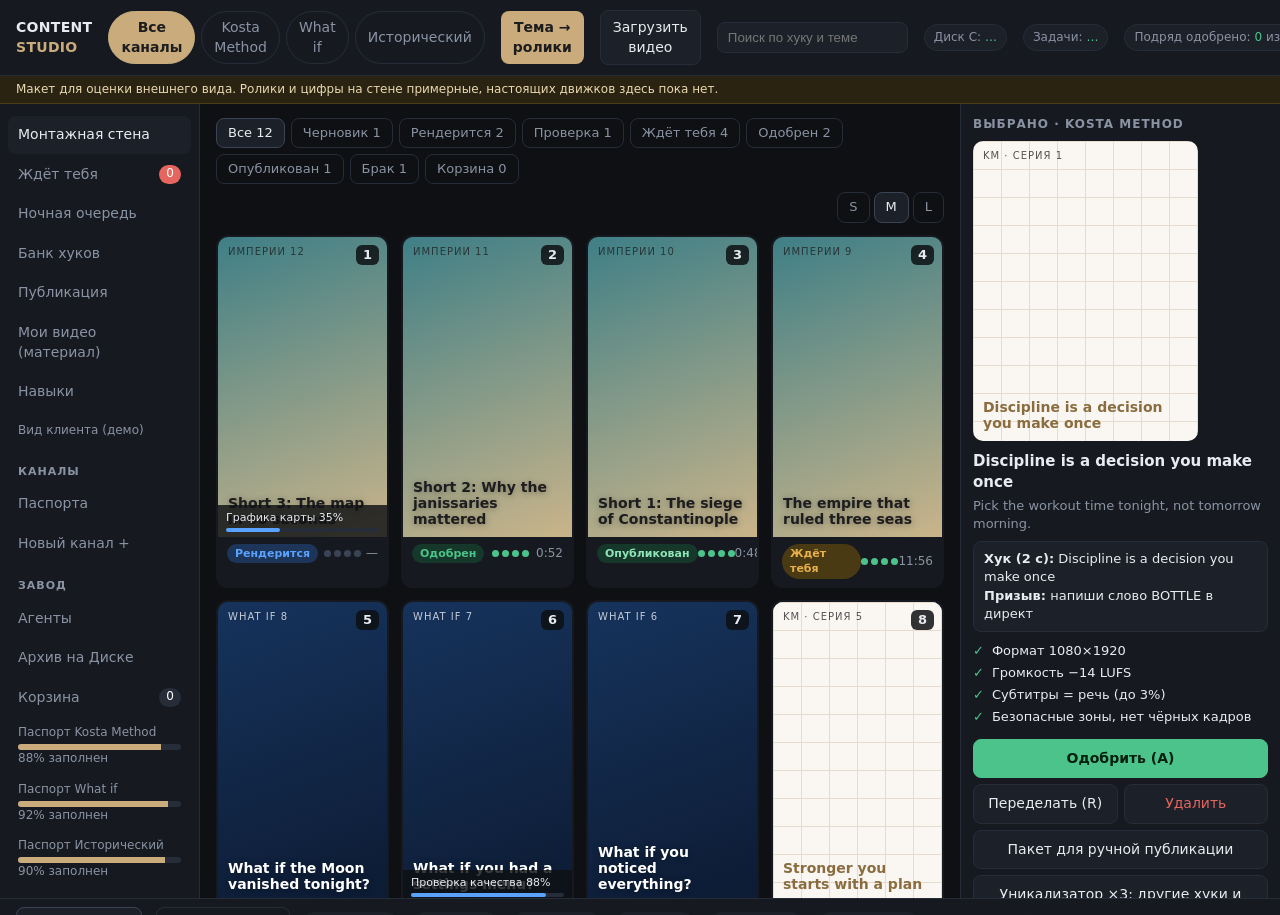
==== app/index.html @ ffc62cdc "Завод: настоящие кнопки (одобрить, переделать, удалить, корзина), публикация со счётчиком доверия, м" ====
<!doctype html>
<html lang="ru">
<head>
<meta charset="utf-8">
<meta name="viewport" content="width=device-width, initial-scale=1">
<title>Content Studio</title>
<style>
:root{
  --bg:#0e1013; --panel:#161a20; --panel2:#1c2129; --line:#262d38; --text:#e8ebf0; --muted:#8a93a3;
  --gold:#c9ab7c; --ok:#4cc38a; --warn:#e8b04a; --bad:#e5655f; --blue:#5aa2ff; --violet:#a58bff;
}
*{box-sizing:border-box} html,body{margin:0;height:100%}
body{background:var(--bg);color:var(--text);font:14px/1.4 "Segoe UI",system-ui,sans-serif;display:grid;
  grid-template-rows:auto auto 1fr auto;grid-template-columns:200px 1fr 320px;
  grid-template-areas:"top top top" "demo demo demo" "nav wall side" "bar bar bar";overflow:hidden}
button{font:inherit;color:inherit;cursor:pointer}
.top{grid-area:top;display:flex;align-items:center;gap:16px;padding:10px 16px;border-bottom:1px solid var(--line);background:var(--panel)}
.logo{font-weight:700;letter-spacing:.3px} .logo b{color:var(--gold)}
.tabs{display:flex;gap:6px}
.tab{padding:6px 12px;border:1px solid var(--line);border-radius:999px;background:transparent;color:var(--muted)}
.tab.on{background:var(--gold);color:#1d1d1f;border-color:var(--gold);font-weight:600}
.search{margin-left:auto;background:var(--panel2);border:1px solid var(--line);border-radius:8px;padding:7px 10px;color:var(--text);width:220px}
.chip{font-size:12px;padding:4px 9px;border-radius:999px;background:var(--panel2);border:1px solid var(--line);color:var(--muted);white-space:nowrap}
.chip i{font-style:normal;color:var(--ok)}
.demo{grid-area:demo;background:#2a2312;color:#e9d9b0;font-size:12px;padding:5px 16px;border-bottom:1px solid #4a3d1c}
nav{grid-area:nav;border-right:1px solid var(--line);padding:12px 8px;background:var(--panel);display:flex;flex-direction:column;gap:2px}
nav a{display:flex;justify-content:space-between;padding:9px 10px;border-radius:8px;color:var(--muted);text-decoration:none;cursor:pointer}
nav a.on{background:var(--panel2);color:var(--text)} nav a em{font-style:normal;background:var(--bad);color:#fff;border-radius:999px;padding:0 7px;font-size:12px}
nav h6{margin:14px 10px 4px;font-size:11px;text-transform:uppercase;letter-spacing:1px;color:var(--muted)}
.pp{margin:6px 10px;font-size:12px;color:var(--muted)} .bar2{height:6px;background:var(--line);border-radius:3px;margin-top:3px;overflow:hidden}.bar2 span{display:block;height:100%;background:var(--gold)}
.wall{grid-area:wall;overflow:auto;padding:14px 16px}
.tools{display:flex;gap:8px;align-items:center;margin-bottom:12px;flex-wrap:wrap}
.f{padding:5px 11px;border-radius:8px;border:1px solid var(--line);background:transparent;color:var(--muted);font-size:13px}
.f.on{background:var(--panel2);color:var(--text);border-color:#3a4454}
.sz{margin-left:auto;display:flex;gap:4px}
.grid{display:grid;gap:12px;grid-template-columns:repeat(auto-fill,minmax(var(--w,150px),1fr))}
.card{position:relative;border:2px solid transparent;border-radius:12px;background:var(--panel);overflow:hidden;cursor:pointer}
.card:hover{border-color:#3a4454}.card.sel{border-color:var(--gold)}
.poster{aspect-ratio:9/16;display:flex;flex-direction:column;justify-content:flex-end;padding:10px;position:relative}
.poster .t{font-weight:700;font-size:14px;line-height:1.15;text-shadow:0 1px 6px rgba(0,0,0,.35)}
.poster .brand{position:absolute;top:8px;left:10px;right:10px;font-size:10px;letter-spacing:1px;text-transform:uppercase;opacity:.75}
.km{background:linear-gradient(#faf7f2,#efe6d6);color:#1d1d1f;background-image:linear-gradient(#e7dccb 1px,transparent 1px),linear-gradient(90deg,#e7dccb 1px,transparent 1px);background-size:100% 28px,28px 100%;background-color:#faf7f2}
.km .t{color:#8a6c3f;text-shadow:none}
.wi{background:linear-gradient(160deg,#16335c,#0d1b33);color:#fff}
.hi{background:linear-gradient(160deg,#3f7f86,#c9b48a);color:#1d1d1f}
.num{position:absolute;top:8px;right:8px;background:rgba(14,16,19,.85);color:var(--text);border-radius:6px;padding:1px 7px;font-weight:700;font-size:13px;z-index:2}
.meta{display:flex;justify-content:space-between;align-items:center;padding:7px 9px;font-size:12px;color:var(--muted)}
.pill{padding:2px 8px;border-radius:999px;font-size:11px;font-weight:600}
.s-draft{background:#2b313c;color:var(--muted)}.s-render{background:#1d3558;color:var(--blue)}.s-check{background:#2f2a4d;color:var(--violet)}
.s-wait{background:#4a3a14;color:var(--warn)}.s-ok{background:#16382a;color:var(--ok)}.s-pub{background:#16382a;color:#8fe3b8}.s-bad{background:#4a1d1b;color:var(--bad)}
.dots{display:flex;gap:3px}.dot{width:7px;height:7px;border-radius:50%;background:var(--ok)}.dot.x{background:var(--bad)}.dot.n{background:#3a4454}
aside{grid-area:side;border-left:1px solid var(--line);background:var(--panel);overflow:auto;padding:12px}
aside h4{margin:0 0 8px;font-size:12px;text-transform:uppercase;letter-spacing:1px;color:var(--muted)}
.det .poster{border-radius:10px;max-height:300px;aspect-ratio:9/12}
.det h3{margin:10px 0 2px;font-size:15px}.det p{margin:4px 0;color:var(--muted);font-size:13px}
.script{background:var(--panel2);border:1px solid var(--line);border-radius:8px;padding:8px 10px;font-size:13px;margin:8px 0}
.chk{list-style:none;padding:0;margin:8px 0;font-size:13px}.chk li{display:flex;gap:8px;padding:2px 0}.chk .o{color:var(--ok)}.chk .b{color:var(--bad)}.chk .p{color:var(--muted)}
.btns{display:grid;grid-template-columns:1fr 1fr;gap:6px;margin-top:10px}
.btn{padding:9px;border-radius:8px;border:1px solid var(--line);background:var(--panel2)}
.btn.main{background:var(--ok);color:#06210f;border-color:var(--ok);font-weight:700;grid-column:1/3}
.btn.off{opacity:.45;cursor:not-allowed}
.ag{display:flex;gap:10px;align-items:center;padding:8px;border:1px solid var(--line);border-radius:10px;margin-bottom:6px;background:var(--panel2)}
.av{width:30px;height:30px;border-radius:50%;display:grid;place-items:center;font-weight:700;color:#1d1d1f}
.ag small{color:var(--muted);display:block;font-size:12px}
.bar{grid-area:bar;border-top:1px solid var(--line);background:var(--panel);padding:8px 16px;display:flex;flex-direction:column;gap:6px;overflow:auto;max-height:245px}
.edh{display:flex;gap:14px;align-items:center;flex-wrap:wrap}
.steps{display:flex;gap:4px;align-items:center;font-size:12px;color:var(--muted);flex-wrap:wrap}
.steps b{padding:2px 8px;border-radius:999px;background:var(--panel2);font-weight:500}.steps b.d{color:var(--ok)}.steps b.c{background:#1d3558;color:var(--blue)}
.tr{display:grid;grid-template-columns:96px 1fr;gap:8px;align-items:center;margin:2px 0;position:relative}
.tr>span{font-size:11px;color:var(--muted);text-align:right}
.lane{display:flex;gap:2px;height:20px}
.seg{border-radius:4px;font-size:10px;display:grid;place-items:center;color:#10131a;font-weight:600;overflow:hidden;white-space:nowrap;padding:0 3px}
.wave{display:flex;align-items:center;gap:1px;height:20px;background:var(--panel2);border-radius:4px;padding:0 3px;overflow:hidden}.wave i{flex:1;background:var(--gold);min-width:1px;border-radius:1px;opacity:.85}
.ruler{display:flex;font-size:10px;color:var(--muted)}.ruler span{flex:1;border-left:1px solid var(--line);padding-left:3px}
.play{position:absolute;top:-2px;bottom:-2px;width:2px;background:var(--bad);z-index:3;pointer-events:none}
.prog{position:absolute;left:0;right:0;bottom:0;background:rgba(14,16,19,.82);padding:5px 8px;font-size:11px;color:var(--text)}.prog div{height:4px;background:var(--line);border-radius:2px;margin-top:3px}.prog div span{display:block;height:100%;background:var(--blue);border-radius:2px}
details{border:1px solid var(--line);border-radius:12px;background:var(--panel);margin:8px 0;padding:0 12px}
details>summary{cursor:pointer;padding:12px 0;font-weight:600;list-style:none}details>summary::before{content:"▸ ";color:var(--gold)}details[open]>summary::before{content:"▾ "}
details>div{padding-bottom:12px}
.stylepill{position:absolute;left:8px;bottom:8px;z-index:2;background:rgba(14,16,19,.82);color:var(--gold);border:1px solid var(--gold);border-radius:999px;padding:2px 9px;font-size:11px;font-weight:600}
.poster{position:relative}
.playbtn{position:absolute;left:50%;top:50%;transform:translate(-50%,-50%);width:48px;height:48px;border-radius:50%;border:0;background:rgba(14,16,19,.7);color:#fff;font-size:18px;z-index:2}
.card:hover .playbtn{background:var(--gold);color:#1d1d1f}
.modal{position:fixed;inset:0;background:rgba(0,0,0,.6);display:none;place-items:center;z-index:9}.modal.on{display:grid}
.mbox{background:var(--panel);border:1px solid var(--line);border-radius:14px;padding:18px;width:420px;max-width:92vw}.mbox h3{margin:0 0 10px}
.mbox label{display:block;font-size:12px;color:var(--muted);margin:10px 0 3px}.mbox input,.mbox select{width:100%;background:var(--panel2);border:1px solid var(--line);border-radius:8px;padding:8px;color:var(--text)}
.go{background:var(--gold);color:#1d1d1f;border:0;font-weight:700}
.tl{display:flex;gap:4px;flex:1;min-width:360px}#edbody{position:relative}
.hint{font-size:12px;color:var(--muted);white-space:nowrap}
kbd{background:var(--panel2);border:1px solid var(--line);border-radius:4px;padding:0 5px;font-size:11px}
@media (max-width:900px){body{grid-template-columns:1fr;grid-template-areas:"top" "demo" "wall" "bar";}nav,aside{display:none}.search{display:none}.tabs{overflow:auto}}
</style>
</head>
<body>
<header class="top">
  <div class="logo">CONTENT <b>STUDIO</b></div>
  <div class="tabs" id="tabs"></div>
  <button class="btn go" id="newtopic" style="padding:7px 12px">Тема → ролики</button>
  <button class="btn" id="upl" style="padding:7px 12px">Загрузить видео</button>
  <input class="search" placeholder="Поиск по хуку и теме">
  <span class="chip" id="diskchip">Диск C: <i>…</i></span>
  <span class="chip" id="jobchip">Задачи: <i>…</i></span>
  <span class="chip" id="streakchip">Подряд одобрено: <i>0</i> из 20</span>
</header>
<div class="demo">Макет для оценки внешнего вида. Ролики и цифры на стене примерные, настоящих движков здесь пока нет.</div>

<nav>
  <a class="on" id="navwall">Монтажная стена</a>
  <a id="navwait">Ждёт тебя <em id="waitn">0</em></a>
  <a id="navnight">Ночная очередь</a>
  <a id="navhooks">Банк хуков</a>
  <a id="navpub">Публикация</a>
  <a id="navlib">Мои видео (материал)</a>
  <a id="navsk">Навыки</a>
  <a id="navcl" style="font-size:12px">Вид клиента (демо)</a>
  <h6>Каналы</h6>
  <a id="navpp">Паспорта</a>
  <a id="newch">Новый канал +</a>
  <h6>Завод</h6>
  <a id="navag">Агенты</a>
  <a id="navarc">Архив на Диске</a>
  <a id="navtrash">Корзина <em id="trashn" style="background:var(--line)">0</em></a>
  <div class="pp">Паспорт Kosta Method<div class="bar2"><span style="width:88%"></span></div>88% заполнен</div>
  <div class="pp">Паспорт What if<div class="bar2"><span style="width:92%"></span></div>92% заполнен</div>
  <div class="pp">Паспорт Исторический<div class="bar2"><span style="width:90%"></span></div>90% заполнен</div>
</nav>

<main class="wall">
  <div class="tools">
    <div id="filters" style="display:flex;gap:6px;flex-wrap:wrap"></div>
    <div class="sz"><button class="f" data-w="110">S</button><button class="f on" data-w="150">M</button><button class="f" data-w="210">L</button></div>
  </div>
  <div class="grid" id="grid"></div>
</main>

<aside>
  <div class="det" id="det"></div>
  <h4 style="margin-top:18px">Агенты</h4>
  <div class="ag"><div class="av" style="background:var(--gold)">П</div><div>Продюсер<small>распределяет задачи, ждёт тебя</small></div></div>
  <div class="ag"><div class="av" style="background:#8fd0a8">С</div><div>Сценарист<small>пишет 10 сценариев ночью</small></div></div>
  <div class="ag"><div class="av" style="background:#a58bff">К</div><div>Критик<small>ГОТОВ / НЕ ГОТОВ с причиной</small></div></div>
  <div class="ag"><div class="av" style="background:#5aa2ff">У</div><div>Упаковщик<small>подписи, хэштеги, обложки</small></div></div>
</aside>

<footer class="bar">
  <div class="edh">
    <button class="f on" data-m="ed">Сборка ролика</button><button class="f" data-m="night">Ночная очередь</button>
    <div class="steps" id="steps"></div>
    <span class="hint" style="margin-left:auto"><kbd>1</kbd>–<kbd>9</kbd> выбрать · <kbd>A</kbd> одобрить · <kbd>R</kbd> переделать</span>
  </div>
  <div id="edbody"></div>
</footer>

<div class="modal" id="gmodal"><div class="mbox" style="width:560px;max-height:90vh;overflow:auto"><h3 id="gt"></h3><div id="gb"></div><div style="text-align:right;margin-top:10px"><button class="btn" id="gx">Закрыть</button></div></div></div>
<div class="modal" id="chmodal"><div class="mbox" style="width:560px;max-height:92vh;overflow:auto"><h3>Свой персонаж <button class="btn" id="chx" style="float:right;padding:2px 8px">✕</button></h3><div id="chbody"></div></div></div>
<div class="modal" id="omodal"><div class="mbox" style="width:640px;max-height:92vh;overflow:auto"><h3 id="otitle"></h3><div id="obody"></div></div></div>
<div class="modal" id="nomodal"><div class="mbox"><h3>Новый образ</h3>
  <label>Название</label><input id="non" placeholder="например: Деловой синий">
  <label>Что надето</label><input id="nod" placeholder="жакет, юбка-карандаш, туфли…">
  <label>Для каких тем</label><input id="not" placeholder="через запятую">
  <div style="display:flex;gap:8px;justify-content:flex-end;margin-top:10px"><button class="btn" id="nox">Отмена</button><button class="btn go" id="nos">Добавить</button></div></div></div>
<div class="modal" id="fxmodal"><div class="mbox" style="width:760px;max-height:92vh;overflow:auto">
  <h3 id="fxt">Добавить эффекты в ролик</h3>
  <p style="font-size:12px;color:var(--muted);margin:0 0 8px">Поставь галочку, задай секунды (когда включить и выключить) и текст. Эффект накладывается на копию ролика, исходник сохраняется. Время смотри в плеере: на какой секунде звучит слово.</p>
  <div id="fxl"></div>
  <p id="fxs" style="font-size:13px;color:var(--warn);min-height:18px"></p>
  <div style="display:flex;gap:8px;justify-content:flex-end"><button class="btn" id="fxcancel">Закрыть</button><button class="btn go" id="fxgo">Наложить выбранные</button></div>
</div></div>
<div class="modal" id="cmodal"><div class="mbox"><h3>Добавить свой навык</h3>
  <label>Название</label><input id="cn" placeholder="например: Субтитры в стиле Hormozi">
  <label>Что делает и когда его включать</label><input id="cd" placeholder="одна-две строки для Продюсера и Критика">
  <label>Каналы</label><select id="cc"><option value="all">Все каналы</option><option value="km">Kosta Method</option><option value="wi">What if</option><option value="hi">Исторический</option></select>
  <p style="font-size:12px;color:var(--muted)">Навык попадёт в список. Чтобы завод умел его применять, Claude подключает его движок: скажи, и я это сделаю.</p>
  <div style="display:flex;gap:8px;justify-content:flex-end"><button class="btn" id="cx">Отмена</button><button class="btn go" id="cs">Добавить</button></div></div></div>
<div class="modal" id="player"><div style="position:relative;height:92vh;aspect-ratio:9/16;max-width:94vw"><video id="pvid" controls playsinline style="width:100%;height:100%;background:#000;border-radius:12px"></video><button class="btn" id="plx" style="position:absolute;top:8px;right:8px">Закрыть ✕</button></div></div>
<div class="modal" id="umodal"><div class="mbox" style="width:560px">
  <h3>Загрузить видео</h3>
  <label for="ufile" id="drop" style="border:2px dashed var(--line);border-radius:12px;padding:22px;text-align:center;color:var(--muted);cursor:pointer;margin:0">Перетащи сюда ролик клиента или сырое видео, либо нажми и выбери файл<br><small id="uname"></small></label>
  <input type="file" id="ufile" accept="video/*" style="display:none">
  <label>Что сделать</label>
  <select id="umode"><option value="u">Уникализировать: 3 творческих варианта (другой хук, нарезка, субтитры)</option><option value="s">Нарезать на рилсы: найти сильные моменты и собрать 5–10 коротких</option><option value="l">Сделать похожие: взять приём и снять новые ролики по паспорту канала</option></select>
  <label>Канал (оформление и правила из паспорта)</label>
  <select id="uch"><option value="km">Kosta Method</option><option value="wi">What if</option><option value="hi">Исторический</option></select>
  <label>Навыки (рекомендует Продюсер, можно снять галочки)</label>
  <div id="usk" style="display:grid;grid-template-columns:1fr 1fr;gap:4px;font-size:13px"></div>
  <p style="font-size:12px;color:var(--warn)">Только свои ролики или ролики клиента с его разрешением. Чужие ролики конкурентов не загружаем: авторское право и блокировки аккаунтов.</p>
  <div style="display:flex;gap:8px;justify-content:flex-end"><button class="btn" id="ux">Отмена</button><button class="btn go" id="ug">Запустить</button></div>
</div></div>
<div class="modal" id="pmodal"><div class="mbox" style="width:680px;max-height:90vh;overflow:auto">
  <h3 id="ptitle">Новый канал: паспорт</h3>
  <div class="bar2" style="margin:4px 0 2px"><span id="pbar" style="width:0%"></span></div>
  <div id="pstep" style="font-size:12px;color:var(--muted);margin-bottom:6px"></div>
  <div id="pbody"></div>
</div></div>
<div class="modal" id="smodal"><div class="mbox" style="width:640px;max-height:86vh;overflow:auto">
  <h3>Навыки завода</h3>
  <p style="font-size:12px;color:var(--muted);margin:0 0 6px">Навыки привязаны к паспорту канала: завод включает их сам. Здесь можно добавить или убрать вручную. Метка «Продюсер» значит, что навык рекомендован для канала.</p>
  <div class="tabs" id="skch" style="margin:8px 0"></div>
  <div id="skl"></div>
  <div style="display:flex;justify-content:flex-end;margin-top:10px"><button class="btn go" id="sx">Готово</button></div>
</div></div>
<div class="modal" id="modal"><div class="mbox">
  <h3>Тема → ролики</h3>
  <label>Тема или идея</label><input id="mt" placeholder="например: привычка тренироваться без мотивации">
  <label>Канал</label><select id="mc"><option value="km">Kosta Method (по паспорту)</option><option value="wi">What if</option><option value="hi">Исторический</option></select>
  <label>Сколько сценариев</label><select id="mn"><option>5</option><option selected>10</option><option>20</option></select>
  <label>Когда</label><select id="mw"><option value="now">Сейчас, днём (10 сценариев ≈ 1 минута, сборка ≈ 6 минут на ролик)</option><option value="night">Ночью (компьютер свободен днём, лимит Claude тратится ночью)</option></select>
  <p style="font-size:12px;color:var(--muted)">Сценарии пишутся по паспорту канала, Критик отсеивает слабые, готовые ролики приходят на стену в «Ждёт тебя». Ночь нужна только чтобы не занимать компьютер и лимит днём, обязательной она не является.</p>
  <div style="display:flex;gap:8px;justify-content:flex-end"><button class="btn" id="mx">Отмена</button><button class="btn go" id="mg">Запустить</button></div>
</div></div>

<script>
const CH={km:{n:'Kosta Method',c:'km',b:'KM · СЕРИЯ'},wi:{n:'What if',c:'wi',b:'WHAT IF'},hi:{n:'Исторический',c:'hi',b:'ИМПЕРИИ'}};
const ST={draft:['Черновик','s-draft'],render:['Рендерится','s-render'],check:['Проверка','s-check'],wait:['Ждёт тебя','s-wait'],ok:['Одобрен','s-ok'],pub:['Опубликован','s-pub'],bad:['Брак','s-bad'],trash:['Корзина','s-bad']};
let live=false;
let R=[
['km','wait','Discipline is a decision you make once','Pick the workout time tonight, not tomorrow morning.',31,'oooo'],
['km','wait','Your bottle is a reminder, not an accessory','Fill it before you leave. Finish it before you sit.',29,'oooo'],
['km','render','3 minutes that keep the streak alive','Short counts. Do the small version today.',0,'nnnn'],
['km','bad','Socks that stay put during squats','Little details, fewer excuses.',33,'ooxo'],
['km','ok','Stronger you starts with a plan','Write tomorrow’s workout before you sleep.',30,'oooo'],
['wi','wait','What if you noticed everything?','Episode 4 · 7:12',432,'oooo'],
['wi','check','What if you had a settings menu?','Episode 3 · 7:07',427,'ooon'],
['wi','draft','What if the Moon vanished tonight?','Тема выбрана, сценарий пишется',0,'nnnn'],
['hi','wait','The empire that ruled three seas','Османы · фильм v5 · 11:56',716,'oooo'],
['hi','pub','Short 1: The siege of Constantinople','Османы · Short · 0:48',48,'oooo'],
['hi','ok','Short 2: Why the janissaries mattered','Османы · Short · 0:52',52,'oooo'],
['hi','render','Short 3: The map in 60 seconds','Османы · Short',0,'nnnn'],
].map((r,i)=>({id:i+1,ch:r[0],st:r[1],title:r[2],sub:r[3],len:r[4],q:r[5]}));
let ch='all',st='all',sel=1;
const $=s=>document.querySelector(s);
function fmt(s){return s?Math.floor(s/60)+':'+String(s%60).padStart(2,'0'):'—'}
function tabs(){ $('#tabs').innerHTML=[['all','Все каналы'],...Object.entries(CH).map(([k,v])=>[k,v.n])].map(([k,n])=>`<button class="tab ${ch===k?'on':''}" data-k="${k}">${n}</button>`).join('')}
function filters(){ $('#filters').innerHTML=[['all','Все'],...Object.entries(ST).map(([k,v])=>[k,v[0]])].map(([k,n])=>{const c=R.filter(r=>(ch==='all'||r.ch===ch)&&(k==='all'||r.st===k)).length;return `<button class="f ${st===k?'on':''}" data-k="${k}">${n} ${c}</button>`}).join('')}
function counters(){const w=R.filter(r=>r.st==='wait').length,t=R.filter(r=>r.st==='trash').length;if($('#waitn'))$('#waitn').textContent=w;if($('#trashn'))$('#trashn').textContent=t;
  fetch('/api/stats').then(r=>r.json()).then(s=>{STAT=s;const c=document.querySelector('#streakchip');if(c)c.innerHTML=`Подряд одобрено: <i>${s.streak}</i> из ${s.goal}`}).catch(()=>{})}
let STAT={streak:0,goal:20};
function list(){if(clientMode)return [];return R.filter(r=>(ch==='all'||r.ch===ch)&&(st==='all'?r.st!=='trash':r.st===st)).sort((a,b)=>b.id-a.id)} // newest first
const PR={3:[62,'Озвучка готова, рендер'],12:[35,'Графика карты'],7:[88,'Проверка качества']};
function poster(r){const c=CH[r.ch],p=PR[r.id];if(r.video)return `<div class="poster" style="padding:0;background:#000"><span class="stylepill">${styleOf(r)}</span><video class="pv" src="/api/reels/${r.id}/video#t=0.8" muted loop playsinline preload="metadata" style="width:100%;height:100%;object-fit:cover"></video><button class="playbtn" data-play="${r.id}" title="Смотреть со звуком">▶</button></div>`;return `<div class="poster ${c.c}"><div class="brand">${c.b} ${r.id}</div><div class="t">${r.title}</div>${(r.st==='render'||r.st==='check')&&p?`<div class="prog">${p[1]} ${p[0]}%<div><span style="width:${p[0]}%"></span></div></div>`:''}</div>`}
function dots(q){return `<span class="dots">${[...q].map(x=>`<span class="dot ${x==='x'?'x':x==='n'?'n':''}"></span>`).join('')}</span>`}
function grid(){ if(view==='skills'){skillsView();return} $('#grid').style.display=''; const L=list(); $('#grid').innerHTML=L.map((r,i)=>`<div class="card ${r.id===sel?'sel':''}" data-id="${r.id}"><span class="num">${i+1}</span>${poster(r)}<div class="meta"><span class="pill ${ST[r.st][1]}">${ST[r.st][0]}</span>${dots(r.q)}<span>${fmt(r.len)}</span></div></div>`).join('')||(clientMode?'<div class="script" style="max-width:520px"><b>Пока пусто, так и должно быть.</b><br>Новый клиент начинает с чистой стены. Шаги: 1) «Новый канал +» (паспорт с подсказками), 2) «Навыки» → «Свой персонаж» (фото → выбор вида), 3) «Тема → ролики».</div>':'<p style="color:var(--muted)">Здесь пока пусто.</p>')}
function det(){ const r=R.find(x=>x.id===sel); if(!r){$('#det').innerHTML='';return}
  const bad=r.q.includes('x'),canOk=!bad&&r.q.indexOf('n')<0&&r.st!=='pub';
  const names=['Формат 1080×1920','Громкость −14 LUFS','Субтитры = речь (до 3%)','Безопасные зоны, нет чёрных кадров'];
  $('#det').innerHTML=`<h4>Выбрано · ${CH[r.ch].n}</h4>${r.video?`<video src="/api/reels/${r.id}/video" controls playsinline style="width:100%;border-radius:10px;max-height:420px;background:#000"></video>`:poster(r)}<h3>${r.title}</h3><p>${r.sub}</p>
  <div class="script"><b>Хук (2 с):</b> ${r.title}<br><b>Призыв:</b> ${r.ch==='km'?'напиши слово '+(((r.sub||'').match(/DM (\w+)/)||[])[1]||'BOTTLE')+' в директ':r.ch==='wi'?'полный ролик на канале':'смотри полный фильм'}</div>
  <ul class="chk">${[...r.q].map((x,i)=>`<li><span class="${x==='o'?'o':x==='x'?'b':'p'}">${x==='o'?'✓':x==='x'?'✕':'…'}</span>${names[i]}</li>`).join('')}</ul>
  ${r.script?`<div class="script"><b>Сценарий (${r.script.hook_type||''}):</b><br>${r.script.spoken}<br><small style="color:var(--muted)">Почему зацепит: ${r.script.why||'—'}</small></div>`:''}
  <div class="btns"><button class="btn main ${canOk||r.st==='draft'?'':'off'}" id="bok" ${r.script&&!r.video?'disabled':''}>${r.script&&!r.video?'Сценарий готов. Сборка по сценарию: следующий шаг':canOk?'Одобрить (A)':'Одобрить недоступно: проверка не пройдена'}</button><button class="btn" id="bredo">Переделать (R)</button><button class="btn" id="bdel" style="color:var(--bad)">${r.st==='trash'?'Восстановить':'Удалить'}</button>${r.st==='trash'?'<button class="btn" id="bhard" style="grid-column:1/3;color:var(--bad)">Удалить навсегда (файл остаётся на диске)</button>':''}<button class="btn" id="bpack" style="grid-column:1/3">Пакет для ручной публикации</button>${r.video?'<button class="btn" id="fxopen" style="grid-column:1/3">Добавить эффекты в этот ролик…</button>':''}<button class="btn" id="unik" style="grid-column:1/3">Уникализатор ×3: другие хуки и нарезка для A/B</button></div>`}
const SK=[
['Хуки и сценарий',[['youtube','Хуки, SEO и структура YouTube',['km','wi','hi']],['cartoon','Мультяшные ролики без слов',['km']],['science','Научные и исторические факты, без выдумок',['wi','hi']],['humanizer','Живой язык текста (без «ИИ-тона»)',['km','wi','hi']]]],
['Нарезка и монтаж',[['recut','Нарезка говорящей головы: паузы, дубли, субтитры',['km']],['arcads','15 стилей монтажа (кинетика, стекло, неон…)',['km']],['caps','Субтитры в стиле канала',['km','wi','hi']],['effects','51 эффект: шторка, нож, наезды',['km','hi']],['sfx','Настоящие звуки на щелчки',['km','wi']]]],
['Визуал площадок',[['ig','Instagram Reels: безопасные зоны, подпись, хэштеги',['km']],['tt','TikTok: хук за 2 с, тренд-звук',['km','wi']],['yt','YouTube Shorts и длинные: обложка, главы',['wi','hi']],['x','Telegram, Threads, X: посты и цитаты',[]]]],
['Исторические',[['cine','Стена улик + карта + реальные фото',['hi']],['map','Анимированная карта (Османы)',['hi']],['pd','Фото из общественного достояния с лицензиями',['hi','wi']]]],
['Генерация',[['reel','reel-factory: героиня и фоны',['km']],['stick','Стикмены 3D',['wi']],['doodle','Дудл-ролики',[]]]],
['Разведка',[['trend','Радар трендов (last30days)',['km','wi','hi']],['watch','Разбор чужого ролика как редактор (только для анализа)',['km','wi','hi']]]]];
let skc='km';
function skills(){ $('#skch').innerHTML=Object.entries(CH).map(([k,v])=>`<button class="tab ${skc===k?'on':''}" data-sk="${k}">${v.n}</button>`).join('');
  $('#skl').innerHTML=SK.map(g=>`<h4 style="margin:12px 0 4px">${g[0]}</h4>`+g[1].map(s=>`<label style="display:flex;gap:8px;align-items:center;margin:3px 0;color:var(--text);font-size:13px"><input type="checkbox" ${s[2].includes(skc)?'checked':''}> ${s[1]} ${s[2].includes(skc)?'<span class="pill s-wait">Продюсер</span>':''}</label>`).join('')).join('')}
function usk(){const c=$('#uch').value;$('#usk').innerHTML=SK.flatMap(g=>g[1]).filter(s=>s[2].includes(c)||s[0]==='watch').map(s=>`<label style="color:var(--text);display:flex;gap:6px"><input type="checkbox" ${s[2].includes(c)?'checked':''}> ${s[1]}</label>`).join('')}
const PS=[
['Название и ниша','Как называется канал и о чём он?','Одна фраза: для кого и какую пользу даёт. Например: «упражнения и привычки для женщин, без обещаний «−10 кг за 30 дней»».'],
['Вид (стиль)','Какой визуальный стиль? Цвета, шрифт, как появляется текст.','Один акцентный цвет и один шрифт. Тогда ролики узнаются сразу, а шаблон делается кодом бесплатно. Логотип только накладываем настоящим файлом, нейросеть буквы ломает.'],
['Кто в кадре','Ведущая, герой, мультяшный персонаж или только графика?','На старте графика + голос. Живое видео автора добавляем, когда он снимет себя на телефон. Платный аватар только с письменным согласием человека.'],
['Голос и текст','Структура ролика, длина, манера речи.','Хук в первые 2 секунды → одна польза → товар или тема ясно → призыв. Длина = озвучка, 1,75 слова в секунду: 30 с не больше 45 слов. Добавь 10–20 живых фраз автора.'],
['Звук','Музыка, громкость, звуки.','Голос на 6 дБ громче музыки, итог −14 LUFS. Чужая музыка только со свободной лицензией, строка в описании.'],
['Язык и формат','Язык роликов, длина, площадки.','Один язык на канал, пока он не растёт. Длинное видео плюс 3–5 коротких из него.'],
['Аккаунты','В какие аккаунты завод готовит ролики первый месяц?','Не больше 2–3 площадок сразу. Основной аккаунт выбирай по живой аудитории, а не по порядку создания.'],
['Куда ведём (деньги)','Что делает зритель после ролика?','Слово в директ или ссылка с меткой UTM по площадке. Тогда видно, какой ролик принёс заявку.'],
['Нельзя','Запретные темы, слова, лица, обещания.','Выпиши то, за что может быть стыдно или блокировка: обещания результата, «до/после», чужие лица без согласия, выдуманные цифры.']];
let pi=0,pa=[],pbase=null;
function pstart(){pi=0;pa=PS.map(()=>'');pbase=null;pstepRender();$('#pmodal').classList.add('on')}
function pstepRender(){
  if(pi>=PS.length){const done=pa.filter(x=>x.trim()).length,pct=Math.round(done/PS.length*100);
    $('#pbar').style.width=pct+'%';$('#pstep').textContent='Готово · заполнено '+pct+'%';
    $('#pbody').innerHTML=`<div class="script" style="white-space:pre-wrap;font-size:12px">${'# Паспорт канала: '+(pa[0].split('.')[0]||'новый')+'\n\n'+PS.map((s,i)=>'## '+(i+1)+'. '+s[0]+'\n'+(pa[i]||'ОТКРЫТО: ещё не заполнено')).join('\n\n')}</div><p style="font-size:12px;color:var(--muted)">Сохранится как файл channels/название.md. Пустые пункты видны на стене. Пока паспорт не заполнен, канал не получает ночных сценариев.</p><div style="display:flex;gap:8px;justify-content:flex-end"><button class="btn" data-p="back">Назад</button><button class="btn go" data-p="save">Сохранить паспорт</button></div>`;return}
  const s=PS[pi];$('#pbar').style.width=Math.round(pi/PS.length*100)+'%';$('#pstep').textContent='Шаг '+(pi+1)+' из '+PS.length+' · '+s[0];
  $('#pbody').innerHTML=`<p style="margin:6px 0;font-size:15px">${s[1]}</p><div class="script"><b>Совет:</b> ${s[2]} <button class="btn" data-p="adv" style="margin-top:6px;padding:4px 8px">Взять совет как ответ</button></div><textarea id="pans" rows="4" style="width:100%;background:var(--panel2);border:1px solid var(--line);border-radius:8px;padding:8px;color:var(--text);font:inherit" placeholder="Твой ответ. Можно пропустить и вернуться позже.">${pa[pi]}</textarea><div style="display:flex;gap:8px;justify-content:space-between;margin-top:10px"><button class="btn" data-p="back">${pi?'Назад':'Закрыть'}</button><div style="display:flex;gap:8px"><button class="btn" data-p="skip">Пропустить</button><button class="btn go" data-p="next">Дальше</button></div></div>`}
function ppick(){ $('#pbody').innerHTML=''; }
let view='wall',fxc='km',FXON={km:['reject-stamp','tap']};
// Effects from the "effects" skill (51 total). ok = checked on our stock reels 18.11; try = should work on stock, not checked yet; face = needs a real person on camera.
const FX=[
['reject-stamp','Штамп','Красная печать на слове: «NOT MONDAY», «SKIP IT»','ok'],
['tap','Кнопка Follow','Кнопка «Follow» нажимается и становится «Following» в цвете бренда','ok'],
['countdown-flip','Отсчёт 3-2-1','Перекидные цифры перед главной мыслью','try'],
['moody','Цветокоррекция','Тёплая, холодная, ч/б, контрастная: один тон на весь ролик','try'],
['scribble','Маркер','Рисованные стрелки и обводка вокруг предмета (бутылка, носки)','try'],
['rabbit-hole','Туннель','Кадр уходит сам в себя, для перехода между частями','try'],
['dot-reveal','Сборка из точек','Кадр собирается из светящихся точек, для первого кадра','try'],
['headline-box','Заголовок с наездом','Две строки заголовка, вторая в белой рамке','try'],
['lean-in','Наезд на слово','Быстрый наезд камеры. На стоке обрезает подписи, брать только с лицом','face'],
['comment-box','Строка комментария','Печатает слово в комментарии. Содержит чужой ник автора, пока не берём','face'],
['spotlight','Прожектор','Гасит фон, оставляет человека в свете','face'],
['backdrop-word','Слово за спиной','Огромное слово позади человека','face'],
['orbit','Орбита роликов','Твои ролики летают вокруг головы','face'],
['cover-star','Обложка журнала','Человек становится обложкой, заголовок за головой','face'],
['locked-on','Захват лица','Рамка цепляется за лицо, камера ведёт','face']];
const SKILLS2=[
['Субтитры по слову','Слово подсвечивается, когда звучит (сейчас включено)','ok'],
['Настоящие звуки (real-sfx)','Щелчки, шорохи, удары на графике, без синтетики','try'],
['arcads-cut: 15 стилей монтажа','Кинетика, стекло, неон, 3D-карточки. Нужна говорящая голова: живое видео Тетяны','face'],
['Мультяшная Таня (канон D)','Вставка Тани 1–2 раза за ролик. Нужен шаг наложения в заводе, делаю','try'],
['cinematic-skill','Стена улик + карта + фото, для Исторического','ok'],
['Стикмены 3D','Для What if','ok']];
let CUST=[],fxall=false;
const TXT=new Set('lineup locked-on backdrop-word spotlight the-bill todo pause-point uninstall reel-frame shortcut-rain reject-stamp cover-star scribble red-collage split-headline check-pills timeline headline-box broll-split phone-fan tape-label select-resize huge-strike crayon-write messages led-sign apple-toggles'.split(' '));
// Effects whose text or author name from the original skill must be set by us first (placeholders of the skill's author): not offered for manual use yet.
const DENYC=new Set('comment-box glass-widgets pastel-word checklist headline-wall liquid-glass-graph over-the-shoulder-zoom match-cut tier-list cover-star'.split(' '));
const FXD={'reject-stamp':'SKIP IT','scribble':'KEEP GOING','headline-box':'MAIN IDEA|SAY IT SHORT'};
const FXTEXT=['reject-stamp','scribble','headline-box'];
function openFx(){const r=R.find(x=>x.id===sel);if(!r||!r.video)return;$('#fxt').textContent='Эффекты для ролика: '+r.title;$('#fxs').textContent='';
  const pick=CATALOG.length?CATALOG.filter(f=>f.status==='ok'&&!f.images&&!DENYC.has(f.id)&&(!f.face||fxall)).map(f=>[f.id,f.ru,f.desc+(f.face?' (нужен человек в кадре)':'')]):FX.filter(f=>f[3]!=='face');
  $('#fxl').innerHTML=`<label style="display:flex;gap:6px;font-size:13px;color:var(--text);margin:0 0 8px"><input type="checkbox" id="fxall" ${fxall?'checked':''}> Показать и эффекты, которым нужен человек в кадре (на стоке без лица могут выглядеть плохо)</label>`+pick.map(f=>`<div class="ag" style="align-items:flex-start"><input type="checkbox" class="fxc" data-id="${f[0]}" style="margin-top:4px"><video src="/previews/${f[0]}.mp4" muted loop playsinline preload="metadata" onmouseover="this.play()" onmouseout="this.pause()" onerror="this.style.display='none'" style="width:70px;height:124px;object-fit:cover;border-radius:8px;background:#000"></video><div style="flex:1"><b>${f[1]}</b><small>${f[2]}</small><div style="display:flex;gap:6px;margin-top:6px;flex-wrap:wrap;align-items:center"><span style="font-size:12px;color:var(--muted)">с</span><input class="fs" type="number" step="0.1" value="1" style="width:64px;background:var(--panel2);border:1px solid var(--line);border-radius:6px;padding:4px;color:var(--text)"><span style="font-size:12px;color:var(--muted)">до</span><input class="fe" type="number" step="0.1" value="3.5" style="width:64px;background:var(--panel2);border:1px solid var(--line);border-radius:6px;padding:4px;color:var(--text)">${TXT.has(f[0])?`<input class="ft" value="${FXD[f[0]]||'HABIT'}" style="flex:1;min-width:120px;background:var(--panel2);border:1px solid var(--line);border-radius:6px;padding:4px;color:var(--text)">`:''}${f[0]==='moody'?'<select class="fg" style="background:var(--panel2);border:1px solid var(--line);border-radius:6px;padding:4px;color:var(--text)"><option value="warm">тёплая</option><option value="cool">холодная</option><option value="bw">ч/б</option><option value="pop">контрастная</option><option value="moody">мрачная</option></select>':''}</div></div></div>`).join('');
  $('#fxmodal').classList.add('on')}
async function applyFx(){const r=R.find(x=>x.id===sel);const eff=[...document.querySelectorAll('#fxl .ag')].filter(a=>a.querySelector('.fxc').checked).map(a=>({fx:a.querySelector('.fxc').dataset.id,start:+a.querySelector('.fs').value,end:+a.querySelector('.fe').value,text:a.querySelector('.ft')?.value,grade:a.querySelector('.fg')?.value}));
  if(!eff.length){$('#fxs').textContent='Отметь хотя бы один эффект.';return}
  if(!live){$('#fxs').textContent='Нет связи с сервером.';return}
  const res=await fetch(`/api/reels/${r.id}/effects`,{method:'POST',headers:{'Content-Type':'application/json'},body:JSON.stringify({effects:eff})});
  if(!res.ok){$('#fxs').textContent='Не получилось: проверь секунды (до больше, чем с).';return}
  $('#fxs').textContent='Накладываю эффекты, обычно 2–6 минут. Окно можно закрыть: ролик обновится сам.';
  const t=setInterval(async()=>{const j=(await fetch('/api/jobs').then(x=>x.json()))[r.id];if(!j||j.state==='running')return;clearInterval(t);if(j.state==='done'){await load();$('#fxmodal').classList.remove('on');openPlayer(r.id)}else{$('#fxs').textContent=j.note}},3000)}
function saveFx(){if(live)fetch('/api/settings/skills',{method:'PUT',headers:{'Content-Type':'application/json'},body:JSON.stringify(FXON)})}
const TAG={ok:['проверено на нашем ролике','s-ok'],try:['должно работать, проверю на первом ролике','s-wait'],face:['нужно живое видео с человеком','s-draft']};
// --- Tania outfits ("Образы Тани"): face stays hers, clothes change. Presets are ideas; a new outfit = a prompt for Flow + a starter set of poses.
const OUTFITS=[
 {id:'sport',n:'Спорт KM',d:'Чёрный топ с золотым KM, лосины, белые кроссовки. Основной образ, канон.',topics:'тренировки, привычки, вода, носки',st:'ready',poses:57},
 {id:'business',n:'Деловой',d:'Приталенный пиджак цвета слоновой кости, блузка, прямые брюки, маленькая золотая брошь KM. Для разборов от нутрициолога, «что говорит наука», интервью.',topics:'питание от эксперта, мифы, разборы исследований',st:'idea'},
 {id:'casual',n:'Кэжуал',d:'Светлый свитер свободного кроя, джинсы, белые кеды. Для бытовых тем и «разговор по душам».',topics:'сон, ритуалы утра, ленивые дни',st:'idea'},
 {id:'tennis',n:'Теннис',d:'Белое поло, плиссированная юбка, козырёк, белые кроссовки. Для спокойной «спортивной жизни» и сезонных тем.',topics:'лето, прогулки, лёгкая активность',st:'idea'},
 {id:'home',n:'Дом и кухня',d:'Домашний костюм цвета беж, светлый фартук. Для тем про еду, воду, тарелку.',topics:'тарелка KM, готовка, перекусы',st:'idea'},
 {id:'sleep',n:'Сон и отдых',d:'Шёлковая пижама пастельного тона, повязка на волосах.',topics:'сон, восстановление, вечерние ритуалы',st:'idea'}];
let OWN=[];
const WARDROBE_BASE='Stylized 3D animated character, same young woman as the reference (keep her face, eyes, eyebrows, very long wavy honey-blonde hair and the small silver airplane pendant EXACTLY the same). ';
function outfitPrompt(o){return WARDROBE_BASE+'New outfit: '+o.d+' The clothing has NO text and NO logos at all (logos are added later by code). Same proportions, smooth cartoon 3D style as the reference, soft studio light. Background: plain flat bright chroma green (#00FF00), no gradient, no floor, no shadows. Pose: ';}
const STARTER=['explain_joy_camera','point_you_joy_camera','thumbs_up_joy_camera','ok_joy_camera','shrug_doubt_camera','stand_neutral_camera','explain_serious_camera','think_thoughtful_camera','wave_joy_camera','point_up_neutral_camera'];
function outfitsView(){const all=[...OUTFITS.filter(o=>!(clientMode&&o.id==='sport')),...OWN];
 return `<h3 style="margin-top:16px">Образы Тани <button class="btn" id="oadd" style="padding:3px 10px;margin-left:8px">+ Новый образ</button></h3>
 <p style="color:var(--muted);margin:0 0 8px;font-size:13px">Лицо и фигура остаются Таниными, меняется одежда. Продюсер выбирает образ по теме ролика (колонка «Для каких тем»), а ты можешь поставить свой в настройках ролика. Логотип KM на каждый образ накладывается кодом, нейросеть буквы ломает.</p>
 <div style="display:grid;grid-template-columns:repeat(auto-fill,minmax(300px,1fr));gap:8px">${all.map(o=>`<div class="ag" style="align-items:flex-start">${o.id==='sport'?'<img src="/previews/outfit_sport.jpg" style="width:70px;border-radius:8px;background:#fff">':'<div style="width:70px;height:110px;border-radius:8px;background:var(--panel);display:grid;place-items:center;font-size:11px;color:var(--muted);text-align:center">нет картинок</div>'}<div><b>${o.n}</b><small>${o.d}</small><small>Для каких тем: ${o.topics||'—'}</small><span class="pill ${o.st==='ready'?'s-ok':o.st==='prompt'?'s-wait':'s-draft'}" style="display:inline-block;margin-top:4px">${o.st==='ready'?'готов, '+o.poses+' поз':o.st==='prompt'?'промпт готов, ждёт картинок':'идея, не создан'}</span> ${o.st!=='ready'?`<button class="btn" data-omk="${o.id}" style="padding:2px 8px;margin-top:4px">Создать образ</button>`:''}</div></div>`).join('')}</div>`}
function openOutfit(id){const o=[...OUTFITS,...OWN].find(x=>x.id===id);if(!o)return;
 $('#otitle').textContent='Создать образ: '+o.n;
 $('#obody').innerHTML=`<p style="font-size:13px;color:var(--muted);margin:0 0 6px">Начни с <b>10 ключевых поз</b>, они закрывают почти все ролики (позы ниже). Каждая сцена в Flow по твоему правилу: сам выбираешь лучший вариант и удаляешь лишние.</p>
 <label>Описание одежды (можно править)</label><textarea id="od" rows="3" style="width:100%;background:var(--panel2);border:1px solid var(--line);border-radius:8px;padding:8px;color:var(--text);font:inherit">${o.d}</textarea>
 <label>Для каких тем</label><input id="ot" value="${o.topics||''}">
 <label>Промпт для Google Flow (скопируй, позы подставляются по одной)</label>
 <textarea id="op" rows="6" readonly style="width:100%;background:var(--panel2);border:1px solid var(--line);border-radius:8px;padding:8px;color:var(--text);font-size:12px">${outfitPrompt(o)}[ПОЗА]</textarea>
 <label>10 стартовых поз</label><div style="font-size:12px;color:var(--muted)">${STARTER.join(' · ')}</div>
 <p style="font-size:12px;color:var(--warn)">Платный путь (только с твоим «да»): правка существующих поз через fal nano-banana/edit, около $0,04 за картинку. Образ из 10 поз с двумя вариантами рта ≈ $1,2, полный из 57 поз ≈ $6,8. Бесплатный путь: Flow, ты сам.</p>
 <div style="display:flex;gap:8px;justify-content:flex-end"><button class="btn" id="oclose">Закрыть</button><button class="btn go" id="osave" data-oid="${id}">Сохранить как «промпт готов»</button></div>`;
 $('#omodal').classList.add('on')}
function saveOutfits(){if(live)fetch('/api/settings/wardrobe',{method:'PUT',headers:{'Content-Type':'application/json'},body:JSON.stringify(OWN)})}
fetch('/api/settings/wardrobe').then(r=>r.ok?r.json():[]).then(w=>{if(Array.isArray(w)){OWN=w;if(view==='skills')skillsView()}}).catch(()=>{});
// ---- accordion: Skills page sections stay closed until opened (state remembered per viewer)
function secState(){try{return JSON.parse(localStorage.getItem('skill-sec')||'{}')}catch{return{}}}
function accordionize(){
  const g=$('#grid'); if(!g||view!=='skills')return; const st=secState(); const kids=[...g.children];
  const mk=(key,title,nodes,btn)=>{const d=document.createElement('details');d.dataset.sec=key;d.open=!!st[key];const s=document.createElement('summary');s.textContent=title;d.append(s);const b=document.createElement('div');b.style.paddingTop='8px';if(btn)b.append(btn);nodes.forEach(n=>b.append(n));d.append(b);return d};
  const head=[],out=[]; let i=0;
  while(i<kids.length&&kids[i].tagName!=='H3'){head.push(kids[i]);i++}
  const intro=head.filter(n=>n.tagName==='H2'||n.tagName==='P'); const rest=head.filter(n=>!intro.includes(n));
  intro.forEach(n=>out.push(n));
  if(rest.length)out.push(mk('fx','Эффекты: '+(CATALOG.length||51)+' шт., с видеопревью',rest));
  const keys={'Другие навыки':'skills','Образы Тани':'outfits','Свой персонаж':'character','Стиль сценария':'style','Присутствие героя и рот':'presence'};
  while(i<kids.length){const h=kids[i];i++;const body=[];while(i<kids.length&&kids[i].tagName!=='H3'){body.push(kids[i]);i++}
    const btn=h.querySelector('button');const title=h.textContent.replace(btn?btn.textContent:'','').trim();
    const k=Object.keys(keys).find(x=>title.startsWith(x))||title; out.push(mk(keys[k]||k,title,body,btn))}
  g.replaceChildren(...out);
  g.querySelectorAll('details').forEach(d=>d.addEventListener('toggle',()=>{const s=secState();s[d.dataset.sec]=d.open;try{localStorage.setItem('skill-sec',JSON.stringify(s))}catch{}}));
}
// ---- "Свой персонаж": client onboarding (photo -> pick a look). Generation is connected when the first client arrives.
const LOOKS=[['3d','3D-мультяшный','Гладкий 3D как в семейных мультфильмах. Так сделана Таня. Самый узнаваемый и «живой».'],['flat','Плоская иллюстрация','Чистые формы и мало деталей. Дёшево и быстро, хорошо для текстовых роликов.'],['comic','Комикс','Контур и полутона. Подходит для историй и юмора.'],['anime','Аниме','Крупные глаза и яркая мимика. Для молодой аудитории.'],['clay','Пластилин','Тёплый ручной вид. Выделяется в ленте.'],['avatar','Оживший аватар','Реалистичный человек, который говорит. Нужна съёмка и письменное согласие.']];
let CHAR=null,chStep=0,chPick='3d';
function charView(){return `<h3 style="margin-top:16px">Свой персонаж (для клиентов)</h3>
 <p style="color:var(--muted);margin:0 0 8px;font-size:13px">Клиент загружает своё фото, выбирает вид, и завод делает его персонажа с позами и движущимся ртом. Ничего из твоих образов (Таня, Kosta Method) клиенту не передаётся: он начинает с пустого завода.</p>
 ${CHAR?`<div class="ag"><div><b>Заявка сохранена</b><small>Вид: ${LOOKS.find(l=>l[0]===CHAR.look)[1]} · фото: ${CHAR.photo||'без имени'}</small></div></div>`:''}
 <button class="btn go" id="chnew" style="padding:6px 12px">Создать персонажа из фото</button>`}
function chRender(){const b=$('#chbody');
 if(chStep===0)b.innerHTML=`<p style="font-size:13px;color:var(--muted)">Шаг 1 из 3. Загрузи портрет: лицо крупно, хороший свет, без очков и маски.</p><label for="chf" style="display:block;border:2px dashed var(--line);border-radius:12px;padding:20px;text-align:center;cursor:pointer;color:var(--muted)">Нажми и выбери фото<br><small id="chn"></small></label><input type="file" id="chf" accept="image/*" style="display:none"><label style="display:flex;gap:8px;margin-top:10px;color:var(--text);font-size:13px"><input type="checkbox" id="chc"> Это моё фото, или у меня есть письменное согласие человека на фото и его цифровой образ. Мне есть 18. Это не известная публичная персона.</label><div style="display:flex;justify-content:flex-end;margin-top:12px"><button class="btn go" data-ch="1">Дальше</button></div>`;
 if(chStep===1)b.innerHTML=`<p style="font-size:13px;color:var(--muted)">Шаг 2 из 3. Выбери вид. На следующем шаге завод покажет 4 варианта выбранного вида.</p>${LOOKS.map(l=>`<label class="ag" style="cursor:pointer;align-items:flex-start"><input type="radio" name="look" value="${l[0]}" ${chPick===l[0]?'checked':''}><div><b>${l[1]}</b><small>${l[2]}</small></div></label>`).join('')}<div style="display:flex;justify-content:space-between;margin-top:12px"><button class="btn" data-ch="0">Назад</button><button class="btn go" data-ch="2">Дальше</button></div>`;
 if(chStep===2)b.innerHTML=`<p style="font-size:13px;color:var(--muted)">Шаг 3 из 3. Что будет дальше.</p><div class="script">1) 4 варианта персонажа на выбор ≈ <b>$0,16</b>.<br>2) Набор из 10 ключевых поз со ртом ≈ <b>$1,2</b>, полный набор из 57 поз ≈ <b>$6,8</b>.<br>3) Расходы идут с <b>твоего собственного ключа</b> сервиса картинок, платформа деньги клиента не держит.</div><p style="font-size:12px;color:var(--warn)">Генерация подключается при первом клиенте. Сейчас заявка сохраняется, и ничего не тратится.</p><div style="display:flex;justify-content:space-between;margin-top:12px"><button class="btn" data-ch="1">Назад</button><button class="btn go" data-ch="save">Сохранить заявку</button></div>`}
function styleOf(r){const s=r.sub||'';if(s.includes('KM Editorial'))return 'KM Editorial · Таня';if(s.includes('Вариант Б'))return 'Сток + плашки';if(r.ch==='hi')return 'Анимированная карта';if(r.ch==='wi')return 'Стикмены 3D';return 'KM Editorial'}
let clientMode=false;
const gm=(t,h)=>{$('#gt').textContent=t;$('#gb').innerHTML=h;$('#gmodal').classList.add('on')};
let PUB={auto:false,accounts:{}};
function pollTopic(){const t=setInterval(async()=>{const j=(await fetch('/api/jobs').then(x=>x.json())).topic;const c=$('#jobchip');if(c&&j)c.innerHTML='Задачи: <i>'+(j.state==='running'?'пишу сценарии…':j.note)+'</i>';if(!j||j.state==='running')return;clearInterval(t);await load();if(j.state==='done'){st='draft';all()}else alert(j.note)},4000);const c=$('#jobchip');if(c)c.innerHTML='Задачи: <i>пишу сценарии…</i>'}
function health(){fetch('/api/health').then(r=>r.json()).then(h=>{const d=$('#diskchip');if(d)d.innerHTML='Диск C: <i style="color:'+(h.freeGb<20?'var(--bad)':'var(--ok)')+'">'+h.freeGb+' ГБ</i>';const j=$('#jobchip');if(j&&!/пишу/.test(j.textContent))j.innerHTML='Задачи: <i>'+(h.running.length?h.running.map(x=>x.note).join('; '):'нет')+'</i>'}).catch(()=>{})}
setInterval(health,15000);setTimeout(health,500);
function navOn(id){document.querySelectorAll('nav a').forEach(a=>a.classList.toggle('on',a.id===id))}
function showWall(id,status){view='wall';navOn(id);$('.tools').style.display='';$('#grid').style.display='';st=status||'all';all()}
function caption(r){const s=r.script,tags={km:'#habits #consistency #workoutmotivation #womenfitness #kostamethod',wi:'#whatif #science #curiosity #didyouknow',hi:'#history #maps #empire #historytok'}[r.ch];return (s?s.hook:r.title)+'\n\n'+(s?s.spoken.split('. ').slice(0,2).join('. ')+'.':r.sub)+'\n\nFollow for more.\n\n'+tags}
function pubView(){view='pub';navOn('navpub');$('.tools').style.display='none';$('#grid').style.display='block';
 const q=R.filter(r=>r.st==='ok'&&r.video),n=STAT.streak,g=STAT.goal,ready=n>=g;
 $('#grid').innerHTML=`<h2 style="margin:0 0 4px">Публикация</h2><p style="color:var(--muted);margin:0 0 12px">Сейчас публикуешь ты сам: берёшь «Пакет для ручной публикации». Автопубликация включается только когда доверие накоплено и аккаунты подключены.</p>
 <h3>Доверие к заводу: подряд одобрено ${n} из ${g}</h3>
 <div class="bar2" style="height:12px;margin:6px 0"><span style="width:${Math.min(100,n/g*100)}%;background:${ready?'var(--ok)':'var(--gold)'}"></span></div>
 <p style="font-size:13px;color:var(--muted)">Правило владельца: если ты одобрил ${g} роликов подряд, не переделывая и не удаляя, значит завод настроен верно. Любое «Переделать» или «Удалить» обнуляет счётчик. ${ready?'<b style="color:var(--ok)">Порог достигнут: автопубликацию можно включать.</b>':'Осталось ещё '+(g-n)+'.'}</p>
 <h3 style="margin-top:14px">Аккаунты</h3>
 ${[['Instagram','@kosta_method','Meta API: заявка перед этапом 5'],['TikTok','@vkostamethod2509','TikTok Content Posting API: заявка перед этапом 5'],['YouTube Shorts','канал ещё не выбран','аудит Google, шаг 0.5 плана']].map(a=>`<div class="ag"><div style="flex:1"><b>${a[0]}</b><small>${a[1]}</small></div><span class="pill s-draft">не подключено · ${a[2]}</span></div>`).join('')}
 <label style="display:flex;gap:8px;margin:12px 0;color:var(--text)"><input type="checkbox" id="autop" disabled> Автопубликация (включится, когда достигнут порог и подключены все аккаунты)</label>
 <h3>Очередь к публикации (${q.length})</h3>
 ${q.length?q.map(r=>`<div class="ag"><div style="flex:1"><b>${r.title}</b><small>${styleOf(r)} · ${fmt(r.len)}</small></div><button class="btn" data-pack="${r.id}">Пакет</button><button class="btn" data-pubd="${r.id}">Я опубликовал</button></div>`).join(''):'<p style="color:var(--muted)">Пока нет одобренных роликов. Одобри ролик на стене, и он появится здесь.</p>'}`}
function libView(){view='lib';navOn('navlib');$('.tools').style.display='none';$('#grid').style.display='block';
 $('#grid').innerHTML='<h2 style="margin:0 0 4px">Мои видео (материал)</h2><p style="color:var(--muted)">Загружаю…</p>';
 fetch('/api/library').then(r=>r.json()).then(L=>{$('#grid').innerHTML=`<h2 style="margin:0 0 4px">Мои видео (материал)</h2><p style="color:var(--muted);margin:0 0 10px">Сюда загружаешь свои съёмки: тренировки Тетяны, ролики клиента, длинные записи. Из них завод будет нарезать короткие ролики и брать куски для хуков. Файлы остаются на твоём компьютере, в папке <code>media/library</code>.</p>
  <button class="btn go" id="upl2" style="padding:8px 14px">+ Загрузить видео</button>
  <h3 style="margin-top:14px">Загружено (${L.length})</h3>
  ${L.length?L.map(f=>`<div class="ag"><div style="flex:1"><b>${f.name}</b><small>${CH[f.channel]?CH[f.channel].n:f.channel} · ${f.mb} МБ</small></div><span class="pill s-draft">нарезка: следующий шаг</span></div>`).join(''):'<p style="color:var(--muted)">Пока ничего не загружено.</p>'}
  <div class="script" style="margin-top:12px"><b>Что завод будет делать с материалом (пока загрузка работает, нарезка нет):</b><br>1) расшифровать речь, 2) найти сильные моменты (резкая смена, фраза-хук, пауза после вывода), 3) нарезать на ролики по 15–45 секунд с субтитрами в стиле канала, 4) предложить 3 хука на каждый кусок, 5) положить на стену как черновики. Для роликов с человеком в кадре будут работать эффекты, которым нужно лицо.</div>`}).catch(()=>{$('#grid').innerHTML='<p>Нет связи с сервером.</p>'})}
function hooksModal(){const H=R.filter(r=>r.script).map(r=>`<div class="ag"><div style="flex:1"><b>${r.script.hook}</b><small>${r.script.hook_type||''} · ${CH[r.ch].n}</small></div></div>`).join('');
 const old=R.filter(r=>!r.script&&r.video).map(r=>`<div class="ag"><div style="flex:1"><b>${r.title}</b><small>${styleOf(r)}</small></div></div>`).join('');
 gm('Банк хуков',`<p style="font-size:13px;color:var(--muted)">Сюда попадают хуки всех сценариев. Когда подключим цифры площадок, рядом появится удержание первых 3 секунд, и завод будет предлагать то, что сработало.</p>${H||''}${old}${!H&&!old?'<p>Пока пусто.</p>':''}`)}
function styleView(){const s=SSTYLE[fxc]||'';return `<h3 style="margin-top:16px">Стиль сценария</h3><p style="color:var(--muted);margin:0 0 8px;font-size:13px">Свои правила письма для канала <b>${CH[fxc].n}</b>: манера, лексика, что любишь и чего нет. Писатель учитывает их выше своих привычек. У каждого канала и клиента свои.</p><textarea id="sstyle" rows="5" style="width:100%;background:var(--panel2);border:1px solid var(--line);border-radius:8px;padding:8px;color:var(--text);font:inherit" placeholder="Например: говорим на «ты», короткие фразы до 8 слов, без восклицательных знаков, хук всегда с числом, примеры из жизни женщин 30+, никаких слов «мотивация» и «лайфхак».">${s}</textarea><div style="margin-top:6px"><button class="btn go" id="sstylesave">Сохранить стиль</button> <small id="sstylemsg" style="color:var(--ok)"></small></div>`}
let PRES={};
function presenceView(){const p=PRES[fxc]||{mode:'cameo',mouth:'calm'};
 const radio=(name,val,label,hint)=>`<label class="ag" style="cursor:pointer;align-items:flex-start"><input type="radio" name="${name}" value="${val}" ${p[name==='pmode'?'mode':'mouth']===val?'checked':''}><div><b>${label}</b><small>${hint}</small></div></label>`;
 return `<h3 style="margin-top:16px">Присутствие героя и рот</h3><p style="color:var(--muted);margin:0 0 8px;font-size:13px">Как часто героиня в кадре, для канала <b>${CH[fxc].n}</b>. Режим «2–3 раза» стоит по умолчанию: героиня появляется на хуке, в середине и в конце, остальное время место занимает сток и текст.</p>
 ${radio('pmode','always','Всегда в кадре','Героиня стоит внизу весь ролик. Хорошо для разговорных и обучающих роликов.')}
 ${radio('pmode','cameo','2–3 раза (рекомендую)','Хук, середина, призыв в конце. Больше места под сток и текст.')}
 ${radio('pmode','off','Не показывать','Только сток, графика и голос. Для роликов без ведущей.')}
 <p style="margin:10px 0 4px;font-size:13px">Рот героини</p>
 ${radio('pmouth','calm','Спокойный (по умолчанию)','Рот открывается не шире среднего, не отвлекает от текста.')}
 ${radio('pmouth','normal','Обычный','Рот открывается шире на ударных слогах.')}`}
fetch('/api/settings/presence').then(r=>r.ok?r.json():{}).then(s=>{PRES=s||{}}).catch(()=>{});
let SSTYLE={};
fetch('/api/settings/scriptstyle').then(r=>r.ok?r.json():{}).then(s=>{SSTYLE=s||{}}).catch(()=>{});
let CATALOG=[],fxf='all';
function loadCat(){return fetch('/fx-catalog.json?'+Date.now()).then(r=>r.ok?r.json():[]).then(c=>{CATALOG=c;if(view==='skills')skillsView()}).catch(()=>{})}
loadCat();
const CST={ok:['превью готово','s-ok'],todo:['превью рендерится…','s-wait'],fail:['превью не получилось','s-bad']};
function skillsView(){
  document.querySelectorAll('nav a').forEach(a=>a.classList.toggle('on',a.id==='navsk'));$('.tools').style.display='none';
  const on=FXON[fxc]||[];
  $('#grid').style.display='block';
  if(CATALOG.length){
    const shown=CATALOG.filter(f=>fxf==='all'||(fxf==='stock'&&!f.face&&!f.images)||(fxf==='face'&&f.face)||(fxf==='img'&&f.images));
    const ready=CATALOG.filter(f=>f.status==='ok').length;
    $('#grid').innerHTML=`<h2 style="margin:0 0 4px">Навыки и эффекты</h2><p style="color:var(--muted);margin:0 0 10px">Все ${CATALOG.length} эффектов скилла effects. Наведи мышь на превью, оно проигрывается. Превью готово: ${ready} из ${CATALOG.length}${ready<CATALOG.length?' (остальные рендерятся)':''}. Галочка = Продюсер ставит эффект в новые ролики канала сам. Наложить эффект в готовый ролик: выбери ролик на стене и нажми «Добавить эффекты в этот ролик…».</p>
    <div class="tabs" style="margin-bottom:8px">${Object.entries(CH).map(([k,v])=>`<button class="tab ${fxc===k?'on':''}" data-fxc="${k}">${v.n}</button>`).join('')}</div>
    <div class="tabs" style="margin-bottom:12px">${[['all','Все '+CATALOG.length],['stock','Подходят для стока'],['face','Нужен человек в кадре'],['img','Нужны свои картинки']].map(([k,n])=>`<button class="tab ${fxf===k?'on':''}" data-fxf="${k}">${n}</button>`).join('')}</div>
    <div style="display:grid;grid-template-columns:repeat(auto-fill,minmax(300px,1fr));gap:8px">${shown.map((f,i)=>`<div class="ag" style="align-items:flex-start"><input type="checkbox" data-fx="${f.id}" ${on.includes(f.id)?'checked':''} ${f.face?'disabled':''} style="margin-top:3px">${f.status==='ok'?`<video src="/previews/${f.id}.mp4" muted loop playsinline preload="metadata" onmouseover="this.play()" onmouseout="this.pause()" style="width:64px;height:114px;object-fit:cover;border-radius:8px;background:#000"></video>`:`<div style="width:64px;height:114px;border-radius:8px;background:var(--panel);display:grid;place-items:center;font-size:10px;color:var(--muted);text-align:center">${f.status==='fail'?'нет превью':'рендер…'}</div>`}<div><b>${f.ru}</b><small>${f.desc}</small><span class="pill ${f.face?'s-draft':'s-ok'}" style="display:inline-block;margin-top:4px">${f.face?'нужен человек в кадре':f.images?'нужны свои картинки':'работает на стоке'}</span> <span class="pill ${CST[f.status][1]}" style="display:inline-block;margin-top:4px">${CST[f.status][0]}</span></div></div>`).join('')}</div>
    <h3 style="margin-top:16px">Другие навыки <button class="btn" id="cadd" style="padding:3px 10px;margin-left:8px">+ Добавить свой</button></h3>
    <div style="display:grid;grid-template-columns:repeat(auto-fill,minmax(260px,1fr));gap:8px">${SKILLS2.map(s=>`<div class="ag" style="align-items:flex-start"><div><b>${s[0]}</b><small>${s[1]}</small><span class="pill ${TAG[s[2]][1]}" style="display:inline-block;margin-top:4px">${TAG[s[2]][0]}</span></div></div>`).join('')}${CUST.map(s=>`<div class="ag" style="align-items:flex-start"><div><b>${s.n}</b><small>${s.d||'без описания'}</small><span class="pill s-draft" style="display:inline-block;margin-top:4px">твой навык · ${s.c==='all'?'все каналы':CH[s.c].n} · движок пока не подключён</span></div></div>`).join('')}</div>`+outfitsView()+presenceView()+charView()+styleView();
    accordionize(); return}
  $('#grid').innerHTML=`<h2 style="margin:0 0 4px">Навыки и эффекты</h2><p style="color:var(--muted);margin:0 0 10px">Включённые эффекты Продюсер ставит в каждый новый ролик канала сам, на подходящие слова. Выбор сохраняется.</p>
  <div class="tabs" style="margin-bottom:12px">${Object.entries(CH).map(([k,v])=>`<button class="tab ${fxc===k?'on':''}" data-fxc="${k}">${v.n}</button>`).join('')}</div>
  <h3>Эффекты (скилл effects, 51 шт., здесь те, что подходят нам)</h3>
  <div style="display:grid;grid-template-columns:repeat(auto-fill,minmax(300px,1fr));gap:8px">${FX.map(f=>`<div class="ag" style="align-items:flex-start;${f[3]==='face'?'opacity:.6':''}"><input type="checkbox" data-fx="${f[0]}" ${on.includes(f[0])?'checked':''} ${f[3]==='face'?'disabled':''} style="margin-top:3px">${f[3]!=='face'?`<video src="/previews/${f[0]}.mp4" muted loop playsinline preload="metadata" onmouseover="this.play()" onmouseout="this.pause()" onerror="this.style.display='none'" style="width:64px;height:114px;object-fit:cover;border-radius:8px;background:#000"></video>`:''}<div><b>${f[1]}</b><small>${f[2]}</small><span class="pill ${TAG[f[3]][1]}" style="display:inline-block;margin-top:4px">${TAG[f[3]][0]}</span></div></div>`).join('')}</div>
  <h3 style="margin-top:16px">Другие навыки <button class="btn" id="cadd" style="padding:3px 10px;margin-left:8px">+ Добавить свой</button></h3>
  <div style="display:grid;grid-template-columns:repeat(auto-fill,minmax(260px,1fr));gap:8px">${SKILLS2.map(s=>`<div class="ag" style="align-items:flex-start"><div><b>${s[0]}</b><small>${s[1]}</small><span class="pill ${TAG[s[2]][1]}" style="display:inline-block;margin-top:4px">${TAG[s[2]][0]}</span></div></div>`).join('')}${CUST.map(s=>`<div class="ag" style="align-items:flex-start"><div><b>${s.n}</b><small>${s.d||'без описания'}</small><span class="pill s-draft" style="display:inline-block;margin-top:4px">твой навык · ${s.c==='all'?'все каналы':CH[s.c].n} · движок пока не подключён</span></div></div>`).join('')}</div>
  <p style="color:var(--muted);font-size:12px;margin-top:10px">Чтобы наложить эффект в готовый ролик, выбери ролик на стене и нажми «Добавить эффекты в этот ролик…».</p>`;
}
function openPlayer(id){$('#pvid').src='/api/reels/'+id+'/video';$('#player').classList.add('on');$('#pvid').play().catch(()=>{})}
function closePlayer(){const v=$('#pvid');v.pause();v.removeAttribute('src');v.load();$('#player').classList.remove('on')}
document.addEventListener('mouseover',e=>{const v=e.target.closest('.card')?.querySelector('video.pv');if(v&&v.paused)v.play().catch(()=>{})});
document.addEventListener('mouseout',e=>{const c=e.target.closest('.card');if(c&&!c.contains(e.relatedTarget)){const v=c.querySelector('video.pv');if(v){v.pause()}}});
fetch('/api/settings/custom').then(r=>r.ok?r.json():[]).then(c=>{if(Array.isArray(c))CUST=c}).catch(()=>{});
fetch('/api/settings/skills').then(r=>r.ok?r.json():{}).then(s=>{if(s&&Object.keys(s).length)FXON=s}).catch(()=>{});
let mode='ed';
const STEPS=['Сценарий','Озвучка','Графика','Рендер','Проверка','Ждёт тебя'];
const TRACKS={
 km:[['Видео',[['Таня: камео',2,'#f0c987'],['Графика KM',4,'#c9ab7c'],['Товар в кадре',3,'#e8dcc4'],['Призыв',2,'#f0c987']]],['Графика',[['Сетка',2,'#a58bff'],['Цифра',3,'#a58bff'],['Подпись',5,'#a58bff']]]],
 wi:[['Сцены',[['Герой А',4,'#5aa2ff'],['Герой Б',3,'#5aa2ff'],['Счётчик',2,'#8fd0a8'],['Герой А',4,'#5aa2ff']]],['Фото',[['Фото 1',2,'#e8b04a'],['Фото 2',2,'#e8b04a'],['Фото 3',2,'#e8b04a'],['Фото 4',2,'#e8b04a'],['Фото 5',2,'#e8b04a']]]],
 hi:[['Карта',[['Старт',3,'#7fc4c9'],['Армии',4,'#7fc4c9'],['Осада (ночь)',4,'#3f7f86'],['Итог',3,'#7fc4c9']]],['Фото PD',[['Портрет',3,'#e8b04a'],['Документ',3,'#e8b04a'],['Гравюра',3,'#e8b04a']]]]};
function wave(n){let h='';for(let i=0;i<n;i++)h+=`<i style="height:${20+Math.abs(Math.sin(i*1.7)*70)+((i*37)%15)}%"></i>`;return h}
function ed(){
  const r=R.find(x=>x.id===sel); if(!r){$('#edbody').innerHTML='';return}
  const si={draft:0,render:3,check:4,wait:5,ok:5,pub:5,bad:4}[r.st];
  $('#steps').innerHTML=STEPS.map((s,i)=>`<b class="${i<si||(i===si&&r.st!=='render'&&r.st!=='draft')?'d':i===si?'c':''}">${i<si||(i===si&&(r.st==='wait'||r.st==='ok'||r.st==='pub'))?'✓ ':''}${s}</b>`).join('→');
  if(mode==='night'){ $('#edbody').innerHTML='<div class="tl">'+[['Сценарии',22,'#8fd0a8'],['Озвучка',14,'#c9ab7c'],['Рендер',38,'#5aa2ff'],['Проверка',10,'#a58bff'],['Утро: ждёт тебя',16,'#e8b04a']].map(s=>`<div class="seg" style="flex:${s[1]};background:${s[2]};height:26px">${s[0]}</div>`).join('')+'</div>';return}
  const T=r.len>0?Math.min(r.len,60):30, tracks=TRACKS[r.ch];
  const ticks=Array.from({length:6},(_,i)=>`<span>${Math.round(T/6*i)}с</span>`).join('');
  const lane=a=>`<div class="lane">${a.map(s=>`<div class="seg" style="flex:${s[1]};background:${s[2]}">${s[0]}</div>`).join('')}</div>`;
  $('#edbody').innerHTML=`<div style="font-size:11px;color:var(--warn);margin:0 0 4px">Это схема структуры ролика, а не его настоящие данные. Править на ней пока нельзя. Настоящий редактор (поменять позу, кадр стока, фразу, эффект и пересобрать) появится вместе с Режиссёром.</div><div class="tr"><span></span><div class="ruler">${ticks}</div></div>`
   +tracks.map(t=>`<div class="tr"><span>${t[0]}</span>${lane(t[1])}</div>`).join('')
   +`<div class="tr"><span>Голос</span><div class="wave">${wave(120)}</div></div>`
   +`<div class="tr"><span>Субтитры</span>${lane([['Discipline',2,'#e8e8e8'],['is a',1,'#e8e8e8'],['decision',2,'#c9ab7c'],['you make',2,'#e8e8e8'],['once',2,'#c9ab7c'],['Pick the time',3,'#e8e8e8'],['tonight',2,'#c9ab7c']])}</div>`
   +`<div class="tr"><span>Музыка</span><div class="wave" style="opacity:.55">${wave(60)}</div></div>`
   +`<div class="tr"><span>Звуки</span>${lane([['клик',1,'#8fd0a8'],['',3,'transparent'],['клик',1,'#8fd0a8'],['',4,'transparent'],['клик',1,'#8fd0a8'],['',3,'transparent'],['клик',1,'#8fd0a8']])}</div>`
   +`<div class="play" style="left:calc(104px + (100% - 104px) * .38)"></div>`;
}
function tl(){ed()}
function all(){tabs();filters();grid();det();tl()}
document.addEventListener('click',e=>{
  const t=e.target.closest('.tab'); if(t&&t.dataset.k!==undefined){ch=t.dataset.k;all();return}
  const m=e.target.closest('[data-m]'); if(m){mode=m.dataset.m;document.querySelectorAll('[data-m]').forEach(x=>x.classList.toggle('on',x===m));ed();return}
  if(e.target.closest('#newtopic')){$('#modal').classList.add('on');return}
  if(e.target.closest('#upl')){usk();$('#umodal').classList.add('on');return}
  if(e.target.closest('#ux')){$('#umodal').classList.remove('on');return}
  if(e.target.closest('#ug')){const f=$('#ufile').files[0];if(!f){alert('Сначала выбери видеофайл.');return}
    const ch=$('#uch').value,x=new XMLHttpRequest();x.open('POST','/api/library?channel='+ch+'&name='+encodeURIComponent(f.name));
    $('#ug').textContent='Загружаю 0%…';x.upload.onprogress=ev=>{if(ev.lengthComputable)$('#ug').textContent='Загружаю '+Math.round(ev.loaded/ev.total*100)+'%…'};
    x.onload=()=>{$('#ug').textContent='Запустить';$('#umodal').classList.remove('on');$('#ufile').value='';$('#uname').textContent='';if(x.status===201){view='lib';libView()}else alert('Не загрузилось: нужен видеофайл (mp4, mov, webm).')};
    x.onerror=()=>{$('#ug').textContent='Запустить';alert('Нет связи с сервером.')};x.send(f);return}
  if(e.target.closest('#newch')){pstart();return}
  if(e.target.closest('#navpp')){pstart();pa=['Kosta Method: упражнения и привычки.','KM Editorial: бумага, одно золото, Montserrat, всё на сетке.','Графика и мультяшная Таня 1–2 раза; позже живое видео Тетяны.','','','Английский; рилсы 30 с.','Instagram @kosta_method, TikTok, YouTube Shorts.','Слово BOTTLE в директ.','«−10 кг за 30 дней», «до/после», выдуманные цифры.'];pbase=1;pstepRender();return}
  const pp=e.target.closest('[data-p]'); if(pp){const a=pp.dataset.p,t=$('#pans');if(t)pa[pi]=t.value;
    if(a==='adv'){pa[pi]=PS[pi][2];pstepRender();return}
    if(a==='next'||a==='skip'){pi++;pstepRender();return}
    if(a==='back'){if(pi===0){$('#pmodal').classList.remove('on')}else{pi--;pstepRender()}return}
    if(a==='save'){$('#pmodal').classList.remove('on');return}}
  if(e.target.closest('#navsk')){view='skills';skillsView();return}
  if(e.target.closest('#navwall')){view='wall';document.querySelectorAll('nav a').forEach(a=>a.classList.toggle('on',a.id==='navwall'));$('.tools').style.display='';all();return}
  const pl=e.target.closest('[data-play]'); if(pl){e.stopPropagation();openPlayer(+pl.dataset.play);return}
  if(e.target.closest('#plx')||e.target.id==='player'){closePlayer();return}
  // --- real buttons of the reel card
  const act=(s)=>{const r=R.find(x=>x.id===sel);if(!r)return null;return r};
  if(e.target.closest('#bok')){const r=act();if(r&&!(r.script&&!r.video)&&r.st!=='ok'){r.st='ok';save(r.id,'ok');all();counters()}return}
  if(e.target.closest('#bredo')){const r=act();if(r){r.st='draft';save(r.id,'draft');all();counters()}return}
  if(e.target.closest('#bdel')){const r=act();if(!r)return;
    if(r.st==='trash'){r.st=r.video?'wait':'draft';save(r.id,r.st);all();counters();return}
    if(!confirm('Убрать «'+r.title+'» в корзину? Её можно восстановить. Файл на диске не удаляется.'))return;
    r.st='trash';if(live)fetch('/api/reels/'+r.id,{method:'DELETE'});sel=(list()[0]||{}).id||0;all();counters();return}
  if(e.target.closest('#bhard')){const r=act();if(!r||!confirm('Удалить «'+r.title+'» навсегда из завода? Видеофайл на диске останется, его удаляешь ты сам.'))return;
    if(live)fetch('/api/reels/'+r.id+'?hard=1',{method:'DELETE'});R=R.filter(x=>x.id!==r.id);sel=(list()[0]||{}).id||0;all();counters();return}
  const pk=e.target.closest('#bpack,[data-pack]'); if(pk){const r=R.find(x=>x.id===(pk.dataset.pack?+pk.dataset.pack:sel));if(!r)return;
    gm('Пакет для ручной публикации',`<p style="font-size:13px;color:var(--muted)">Скачай файл и вставь подпись в Instagram, TikTok или YouTube Shorts.</p>${r.video?`<p><a href="/api/reels/${r.id}/video" download="${r.title.replace(/[^\w ]/g,'')}.mp4" style="color:var(--gold)">⬇ Скачать видео</a></p>`:'<p>Ролика ещё нет: только сценарий.</p>'}<label>Подпись и хэштеги (выдели и скопируй)</label><textarea rows="9" style="width:100%;background:var(--panel2);border:1px solid var(--line);border-radius:8px;padding:8px;color:var(--text);font:inherit">${caption(r)}</textarea><p style="font-size:12px;color:var(--muted)">Метка «создано ИИ»: если в ролике реалистичный сгенерированный человек, поставь её при публикации. Мультяшная Таня метки не требует, но проверь правила площадки.</p>`);return}
  const pd=e.target.closest('[data-pubd]'); if(pd){const r=R.find(x=>x.id===+pd.dataset.pubd);if(r){r.st='pub';save(r.id,'pub');pubView();counters()}return}
  // --- left menu
  if(e.target.closest('#navwait')){showWall('navwait','wait');return}
  if(e.target.closest('#navtrash')){showWall('navtrash','trash');return}
  if(e.target.closest('#navnight')){gm('Ночная очередь','<p>Очередь задач на ночь: сценарии, озвучка и рендер, чтобы днём компьютер был свободен.</p><p style="color:var(--warn);font-size:13px">Расписание ночных запусков пока не подключено: сейчас «Тема → ролики» выполняется сразу. Включим вместе с автозапуском стены (tools\\install-autostart.cmd).</p>');return}
  if(e.target.closest('#navhooks')){hooksModal();return}
  if(e.target.closest('#navpub')){pubView();return}
  if(e.target.closest('#navlib')||e.target.closest('#upl2')&&false){libView();return}
  if(e.target.closest('#upl2')){usk();$('#umodal').classList.add('on');return}
  if(e.target.closest('#navag')){gm('Агенты',`${[['Продюсер','распределяет задачи, держит очередь'],['Писатель','пишет сценарии по паспорту, тренду и твоему стилю (работает: «Тема → ролики»)'],['Критик','оценивает сценарии по пяти критериям и переписывает слабые (работает)'],['Упаковщик','подпись и хэштеги (простая версия работает в «Пакете»)'],['Режиссёр','по сценарию выбирает позы, сток и эффекты и собирает ролик (следующий шаг, сейчас вручную)']].map(a=>`<div class="ag"><div><b>${a[0]}</b><small>${a[1]}</small></div></div>`).join('')}`);return}
  if(e.target.closest('#navarc')){gm('Архив на Диске','<p>Готовые ролики копируются в Google Drive через rclone (подключение проверено: запись и чтение работают). Автокопия по расписанию и правило «удалять через 60 дней» ещё не включены.</p><p style="font-size:13px;color:var(--muted)">Сейчас архив делается вручную.</p>');return}
  if(e.target.closest('#gx')){$('#gmodal').classList.remove('on');return}
  if(e.target.closest('#sstylesave')){SSTYLE[fxc]=$('#sstyle').value;if(live)fetch('/api/settings/scriptstyle',{method:'PUT',headers:{'Content-Type':'application/json'},body:JSON.stringify(SSTYLE)});$('#sstylemsg').textContent='Сохранено';return}
  if(e.target.closest('#chnew')){chStep=0;chRender();$('#chmodal').classList.add('on');return}
  if(e.target.closest('#chx')){$('#chmodal').classList.remove('on');return}
  const chb=e.target.closest('[data-ch]'); if(chb){const v=chb.dataset.ch;
    if(v==='1'&&chStep===0&&!$('#chc').checked){alert('Отметь согласие: без него персонажа создавать нельзя.');return}
    if(chStep===1){const r=document.querySelector('input[name=look]:checked');if(r)chPick=r.value}
    if(v==='save'){CHAR={look:chPick,photo:$('#chn')?.textContent||''};$('#chmodal').classList.remove('on');skillsView();return}
    chStep=+v;chRender();return}
  if(e.target.closest('#navcl')){clientMode=!clientMode;$('#navcl').textContent=clientMode?'← Вернуть мой завод':'Вид клиента (демо)';all();if(view==='skills')skillsView();return}
  if(e.target.closest('#oadd')){$('#nomodal').classList.add('on');return}
  if(e.target.closest('#nox')){$('#nomodal').classList.remove('on');return}
  if(e.target.closest('#nos')){const n=$('#non').value.trim();if(n){OWN.push({id:'own'+OWN.length,n,d:$('#nod').value.trim()||'без описания',topics:$('#not').value.trim(),st:'idea'});saveOutfits()}$('#nomodal').classList.remove('on');skillsView();return}
  const omk=e.target.closest('[data-omk]'); if(omk){openOutfit(omk.dataset.omk);return}
  if(e.target.closest('#oclose')){$('#omodal').classList.remove('on');return}
  if(e.target.closest('#osave')){const id=e.target.closest('#osave').dataset.oid;const arr=[...OUTFITS,...OWN];const o=arr.find(x=>x.id===id);o.d=$('#od').value;o.topics=$('#ot').value;o.st='prompt';if(!OWN.includes(o)){OWN.push({...o});OUTFITS.splice(OUTFITS.indexOf(o),1)}saveOutfits();$('#omodal').classList.remove('on');skillsView();return}
  if(e.target.closest('#fxopen')){openFx();return}
  if(e.target.closest('#fxcancel')){$('#fxmodal').classList.remove('on');return}
  if(e.target.closest('#fxgo')){applyFx();return}
  if(e.target.closest('#cadd')){$('#cmodal').classList.add('on');return}
  if(e.target.closest('#cx')){$('#cmodal').classList.remove('on');return}
  if(e.target.closest('#cs')){const n=$('#cn').value.trim();if(n){CUST.push({n,d:$('#cd').value.trim(),c:$('#cc').value});if(live)fetch('/api/settings/custom',{method:'PUT',headers:{'Content-Type':'application/json'},body:JSON.stringify(CUST)});$('#cn').value='';$('#cd').value='';}$('#cmodal').classList.remove('on');skillsView();return}
  const fxb=e.target.closest('[data-fx]'); if(fxb){const id=fxb.dataset.fx,l=FXON[fxc]||(FXON[fxc]=[]);const i=l.indexOf(id);i<0?l.push(id):l.splice(i,1);saveFx();skillsView();return}
  const ff=e.target.closest('[data-fxf]'); if(ff){fxf=ff.dataset.fxf;skillsView();return}
  const fch=e.target.closest('[data-fxc]'); if(fch){fxc=fch.dataset.fxc;skillsView();return}
  if(e.target.closest('#sx')){$('#smodal').classList.remove('on');return}
  const sk=e.target.closest('[data-sk]'); if(sk){skc=sk.dataset.sk;skills();return}
  if(e.target.closest('#mx')){$('#modal').classList.remove('on');return}
  if(e.target.closest('#mg')){const t=$('#mt').value.trim();if(!t){alert('Напиши тему или идею.');return}
    if(!live){alert('Нет связи с сервером.');return}
    fetch('/api/topic',{method:'POST',headers:{'Content-Type':'application/json'},body:JSON.stringify({topic:t,channel:$('#mc').value,count:+$('#mn').value})}).then(r=>{
      if(r.status===409){alert('Писатель уже работает, подожди.');return}
      $('#modal').classList.remove('on');$('#mt').value='';pollTopic()});return}
  if(e.target.closest('#unik')){const b=R.find(x=>x.id===sel);['A','B','C'].forEach((v,i)=>R.push({id:R.length+1,ch:b.ch,st:'draft',title:b.title+' · вариант '+v,sub:['другой хук','другая нарезка','другие субтитры и музыка'][i],len:0,q:'nnnn'}));all();return}
  const f=e.target.closest('#filters .f'); if(f){st=f.dataset.k;all();return}
  const s=e.target.closest('.sz .f'); if(s){document.querySelectorAll('.sz .f').forEach(x=>x.classList.remove('on'));s.classList.add('on');document.documentElement.style.setProperty('--w',s.dataset.w+'px');return}
  const c=e.target.closest('.card'); if(c){sel=+c.dataset.id;grid();det()}
});
document.addEventListener('keydown',e=>{
  if(/input|textarea|select/i.test(e.target.tagName))return;
  if(e.key==='Escape'){closePlayer();return}
  if(e.key===' '){const r=R.find(x=>x.id===sel);if(r&&r.video){e.preventDefault();openPlayer(r.id)}return}
  if(e.key>='1'&&e.key<='9'){const r=list()[+e.key-1];if(r){sel=r.id;grid();det()}}
  if(e.key.toLowerCase()==='a'||e.key.toLowerCase()==='ф'){const r=R.find(x=>x.id===sel);if(r&&r.st==='wait'&&!r.q.includes('x')&&r.q.indexOf('n')<0){r.st='ok';save(r.id,'ok');all()}}
  if(e.key.toLowerCase()==='r'||e.key.toLowerCase()==='к'){const r=R.find(x=>x.id===sel);if(r&&r.st!=='pub'){r.st='draft';r.q='nnnn';save(r.id,'draft');all()}}
});
function load(){return fetch('/api/reels').then(r=>r.ok?r.json():Promise.reject()).then(rows=>{live=true;R=rows.map(x=>({id:x.id,ch:x.channel,st:x.status,title:x.title,sub:x.sub,len:x.length_s,q:x.checks,video:!!x.job_dir,script:x.script?JSON.parse(x.script):null}));counters();if(!R.find(x=>x.id===sel))sel=R.length?R[0].id:0;all();const d=document.querySelector('.demo');if(d)d.textContent='Подключена настоящая база (SQLite). Статусы сохраняются. Движков пока нет, ролики примерные.'}).catch(()=>{})}
function save(id,status){if(!live)return;fetch('/api/reels/'+id,{method:'PATCH',headers:{'Content-Type':'application/json'},body:JSON.stringify({status})})}
// New reels appear on their own: re-read the base every 8 s, unless something is open or a video is playing.
setInterval(()=>{if(!live||view!=='wall'||document.querySelector('.modal.on'))return;if([...document.querySelectorAll('video')].some(v=>!v.paused&&!v.muted))return;fetch('/api/reels').then(r=>r.json()).then(rows=>{if(rows.length!==R.length)load()}).catch(()=>{})},8000);
document.addEventListener('keyup',()=>{});
document.addEventListener('change',e=>{
  if(e.target.name==='pmode'||e.target.name==='pmouth'){const p=PRES[fxc]||(PRES[fxc]={mode:'cameo',mouth:'calm'});p[e.target.name==='pmode'?'mode':'mouth']=e.target.value;if(live)fetch('/api/settings/presence',{method:'PUT',headers:{'Content-Type':'application/json'},body:JSON.stringify(PRES)});return}
  if(e.target.id==='fxall'){fxall=e.target.checked;openFx();return}
  if(e.target.id==='chf'&&e.target.files[0]){$('#chn').textContent=e.target.files[0].name}
  if(e.target.id==='ufile'&&e.target.files[0]){$('#uname').textContent=e.target.files[0].name}
  if(e.target.id==='uch')usk();
});
all();
load();
</script>
</body>
</html>
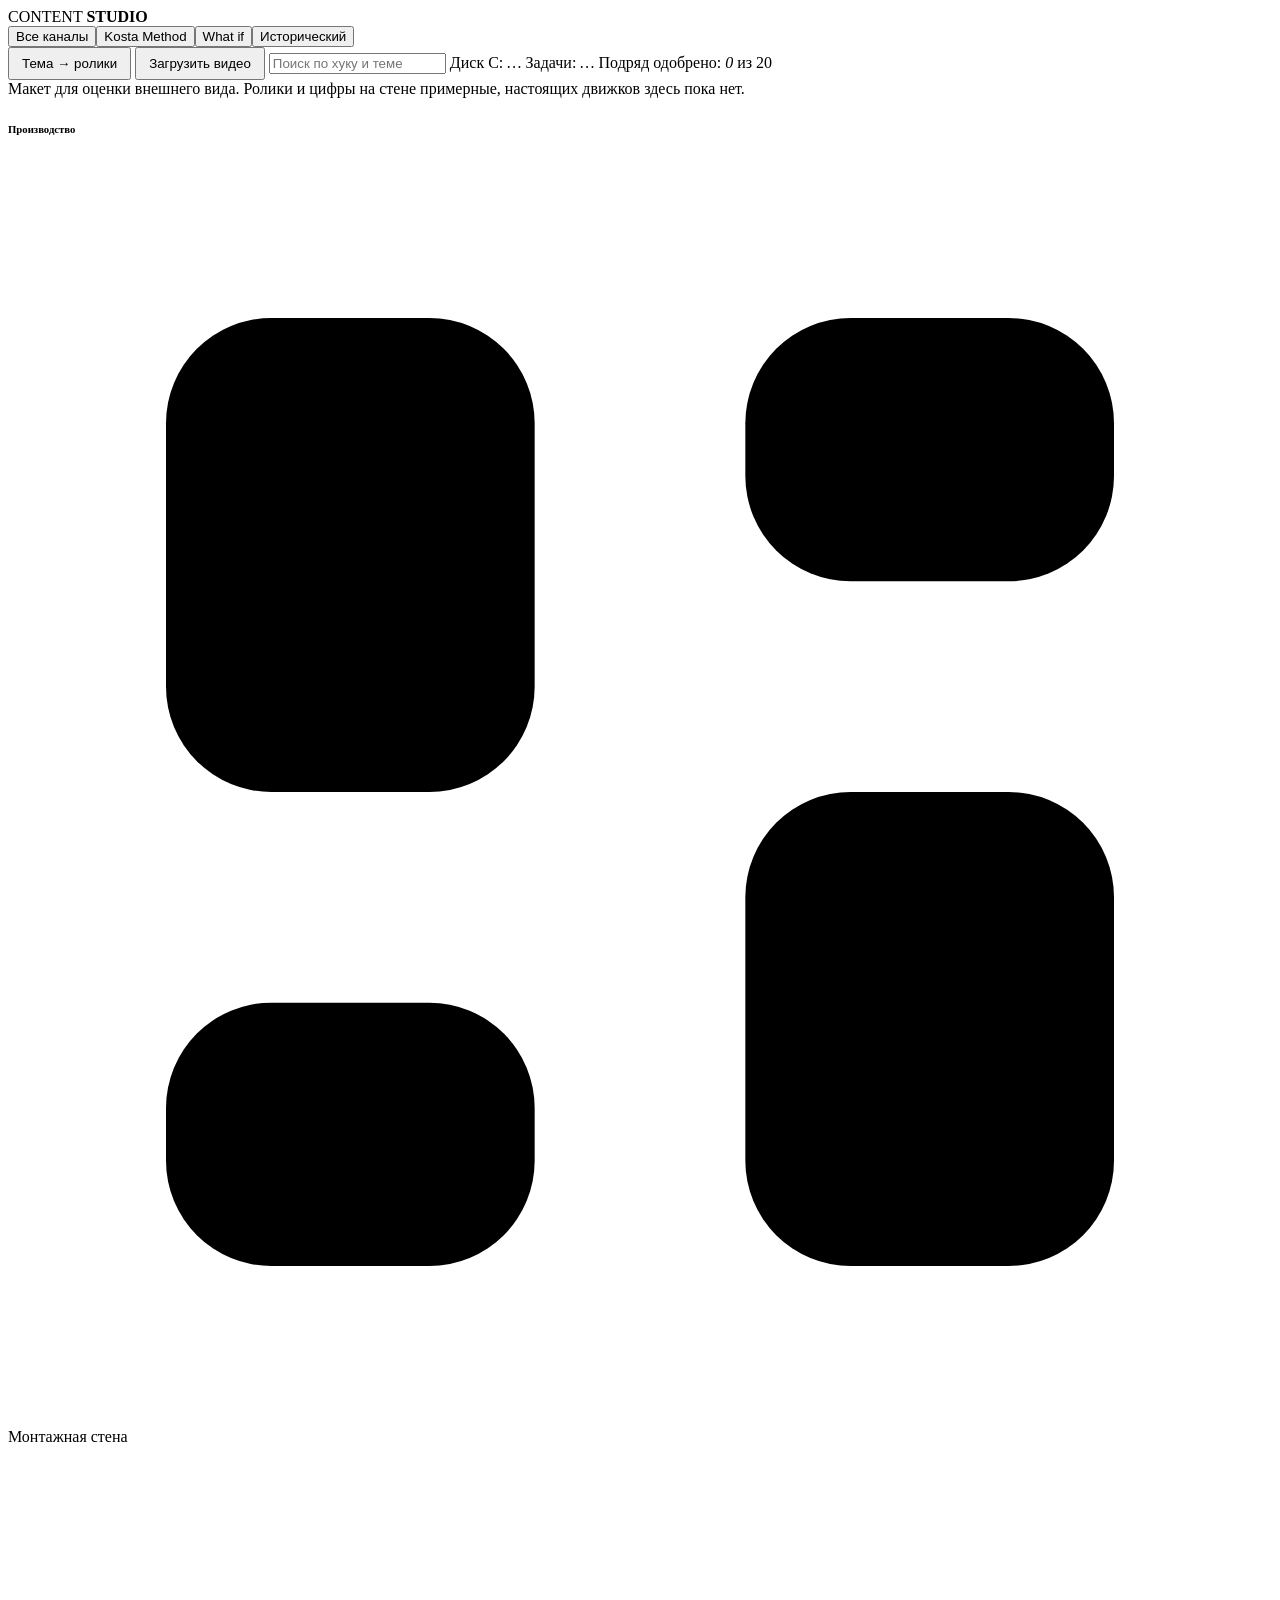
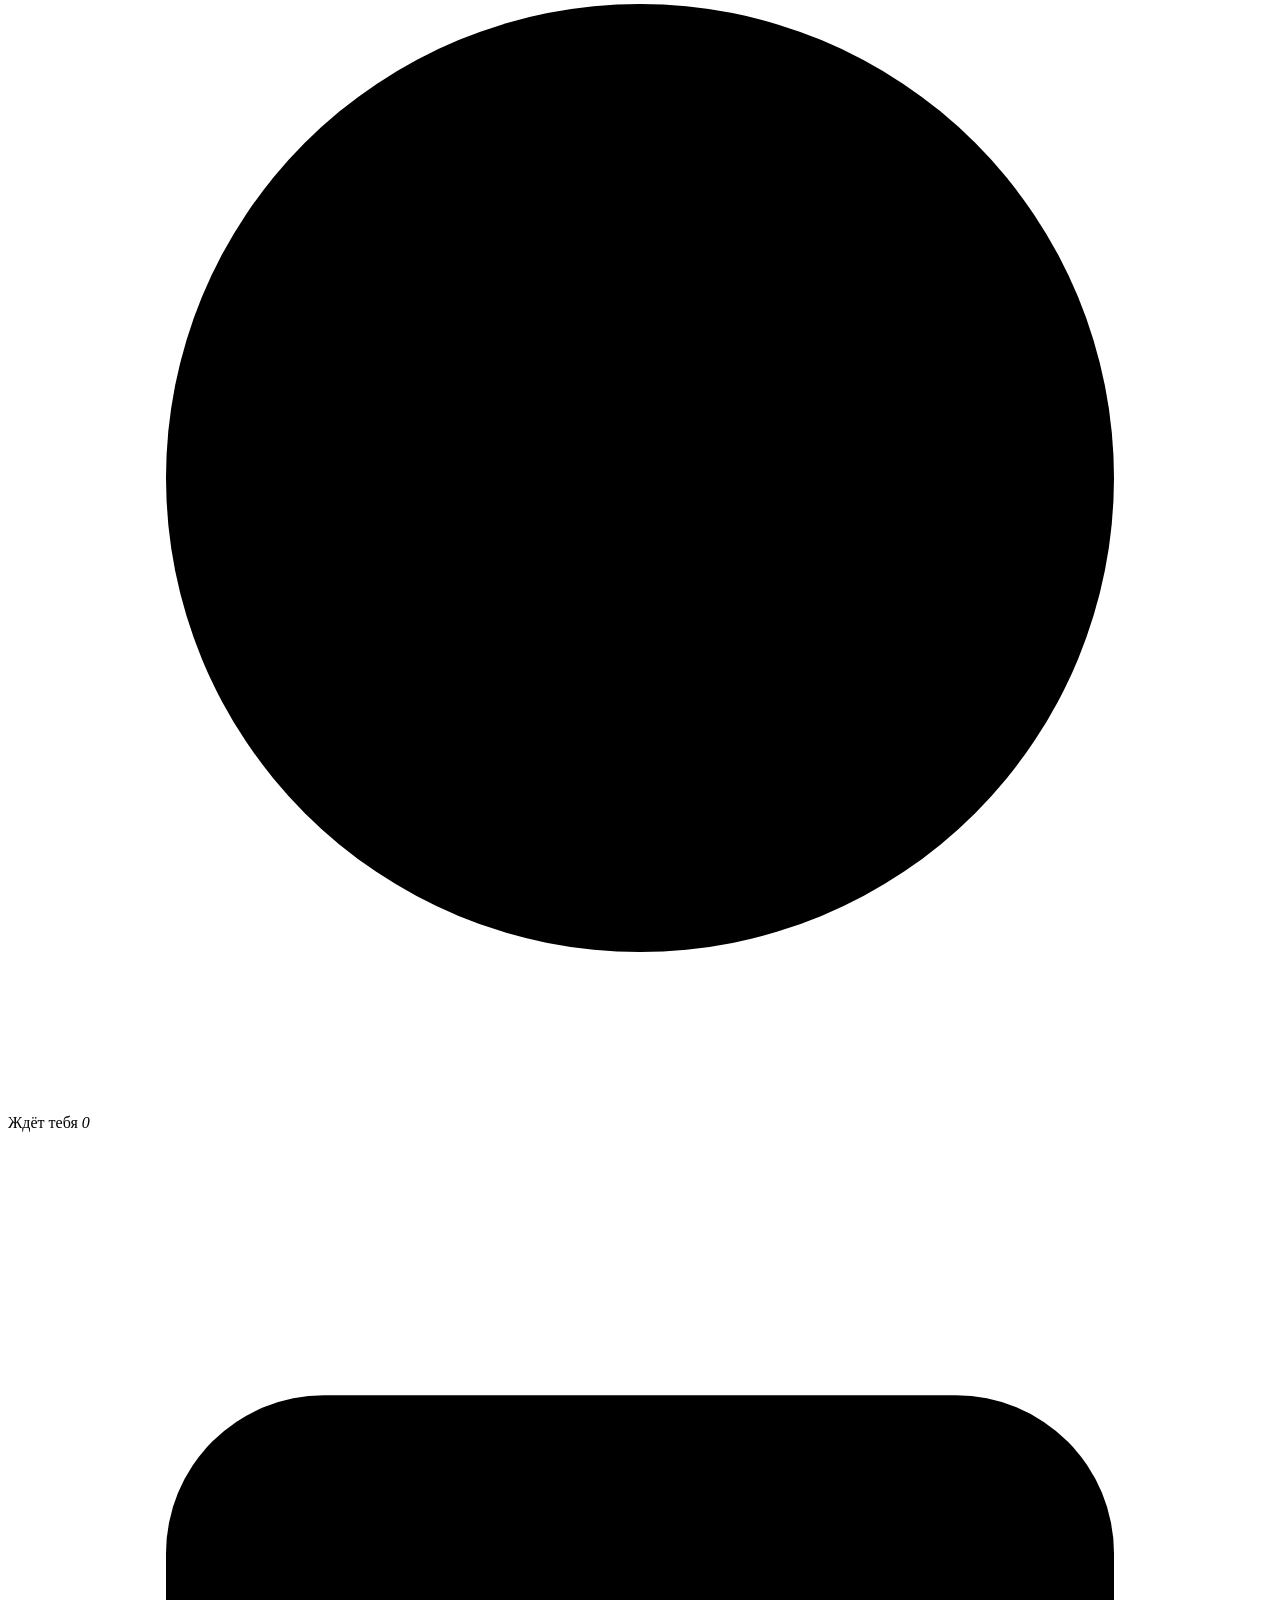
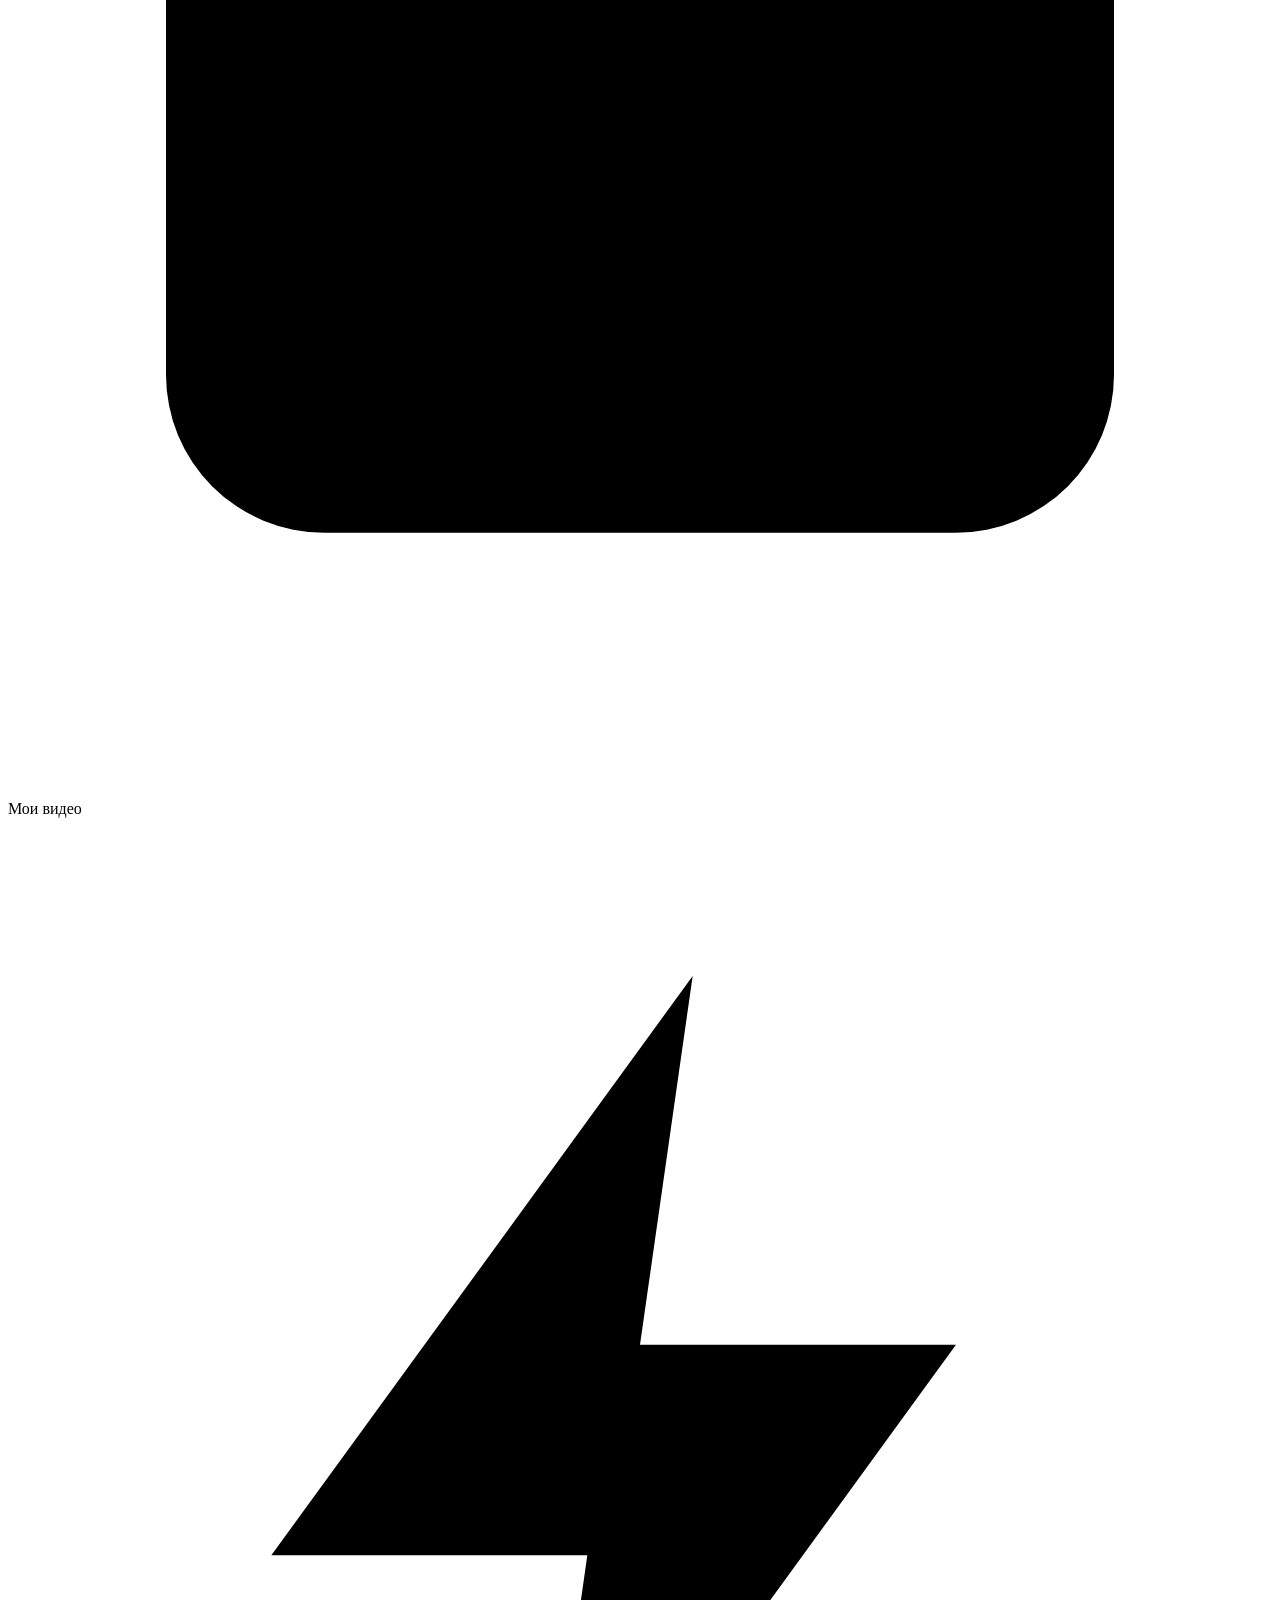
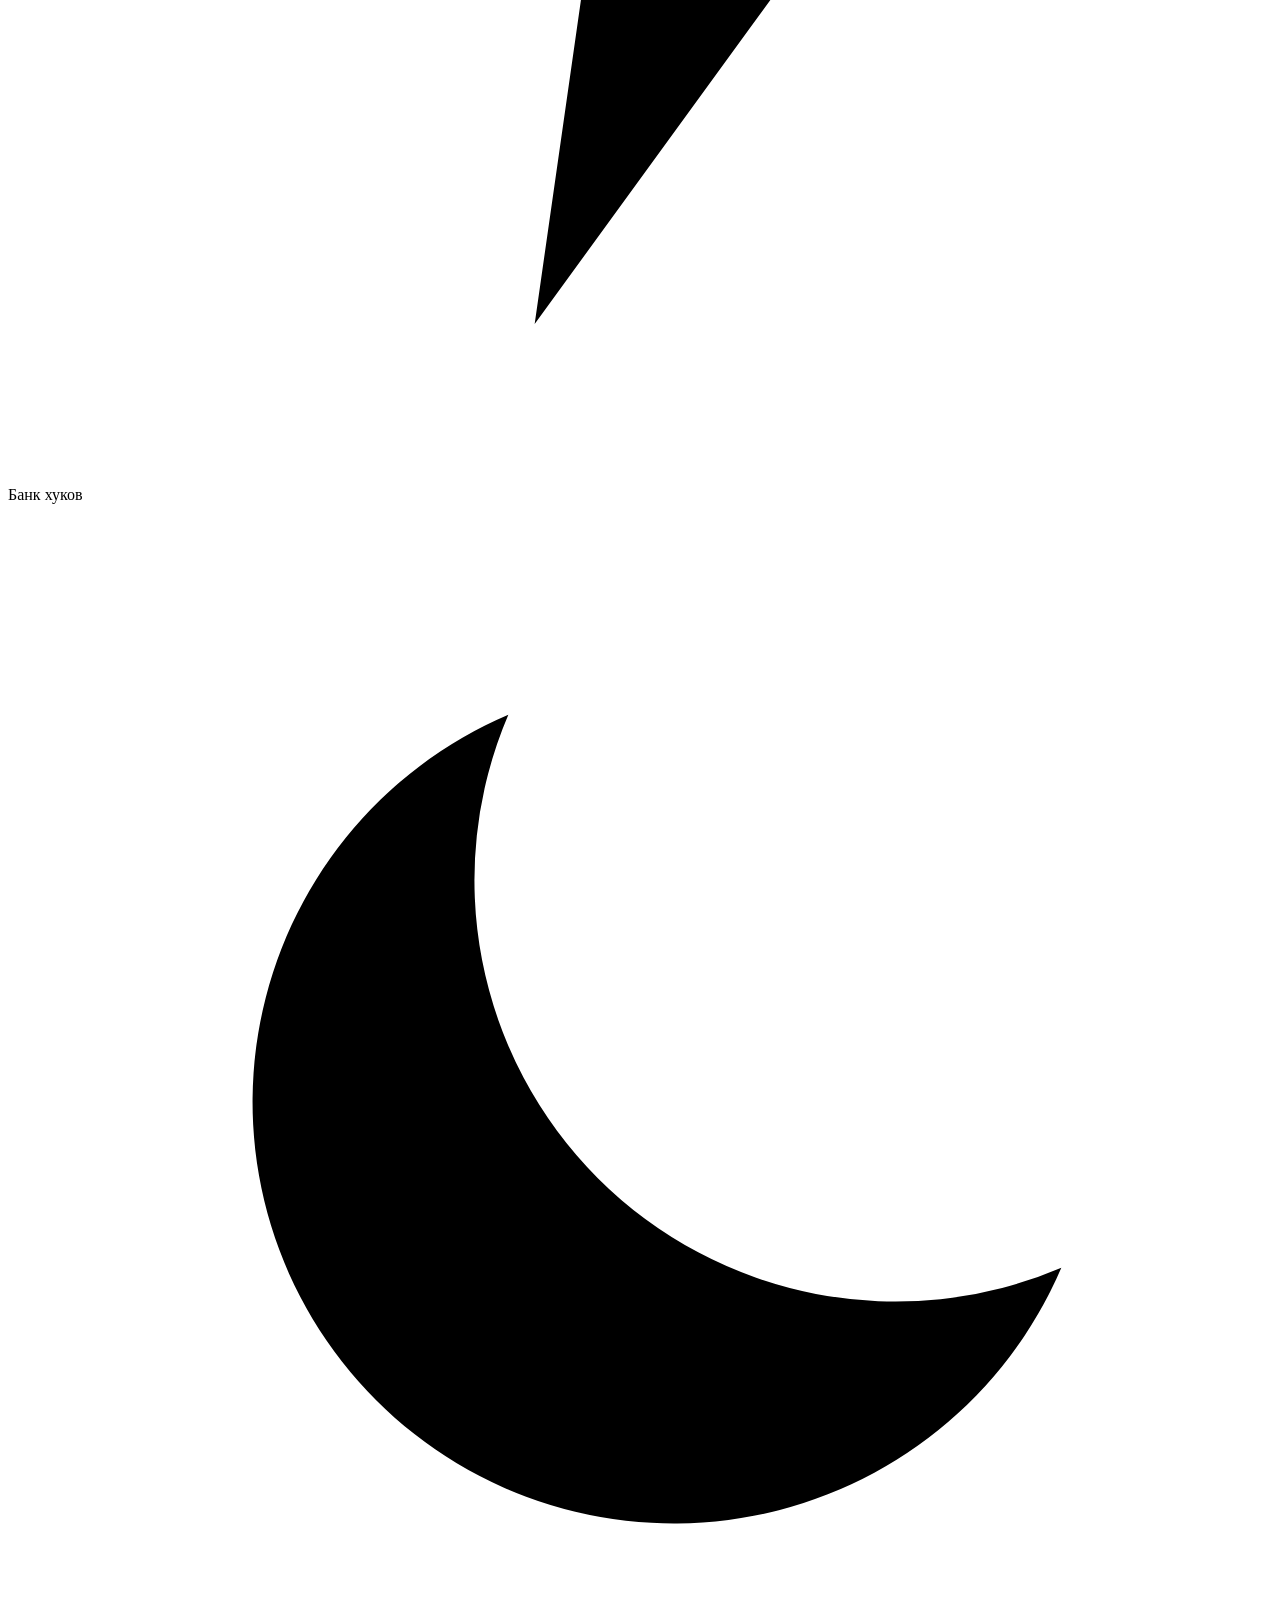
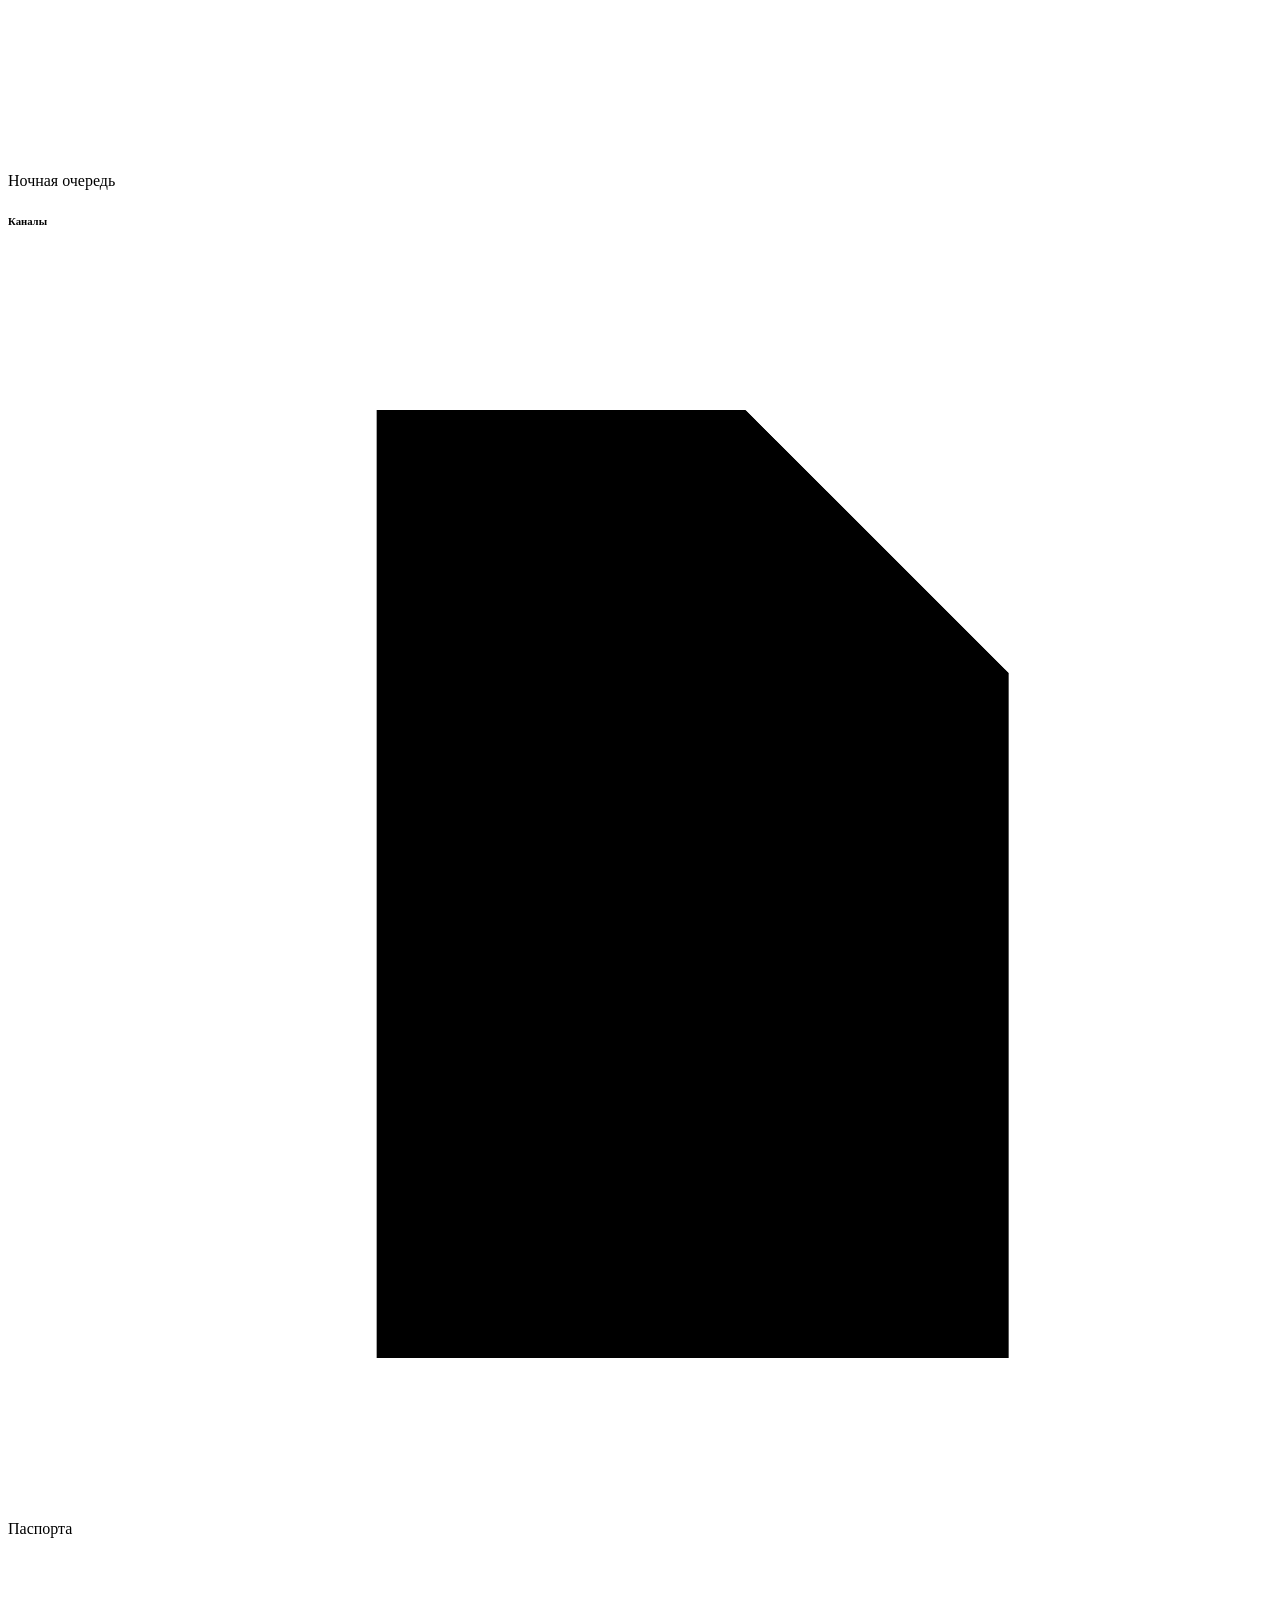
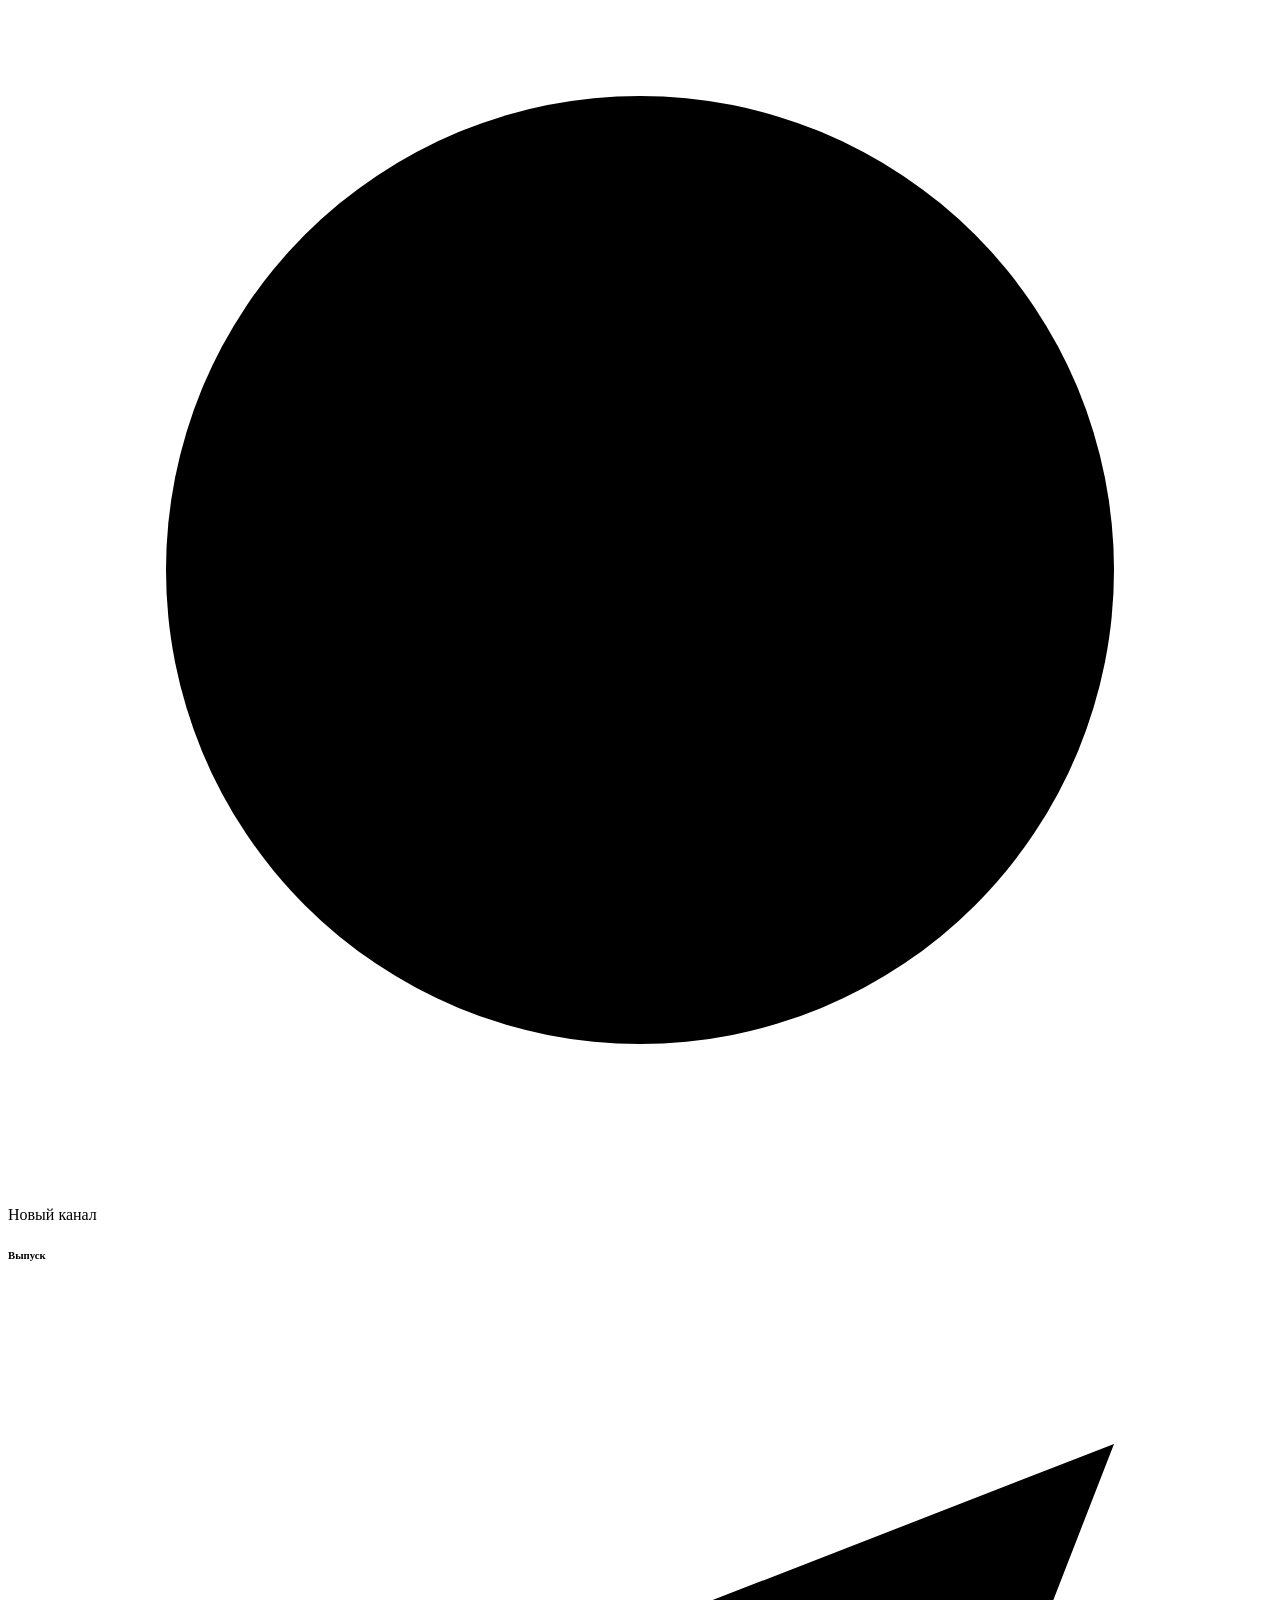
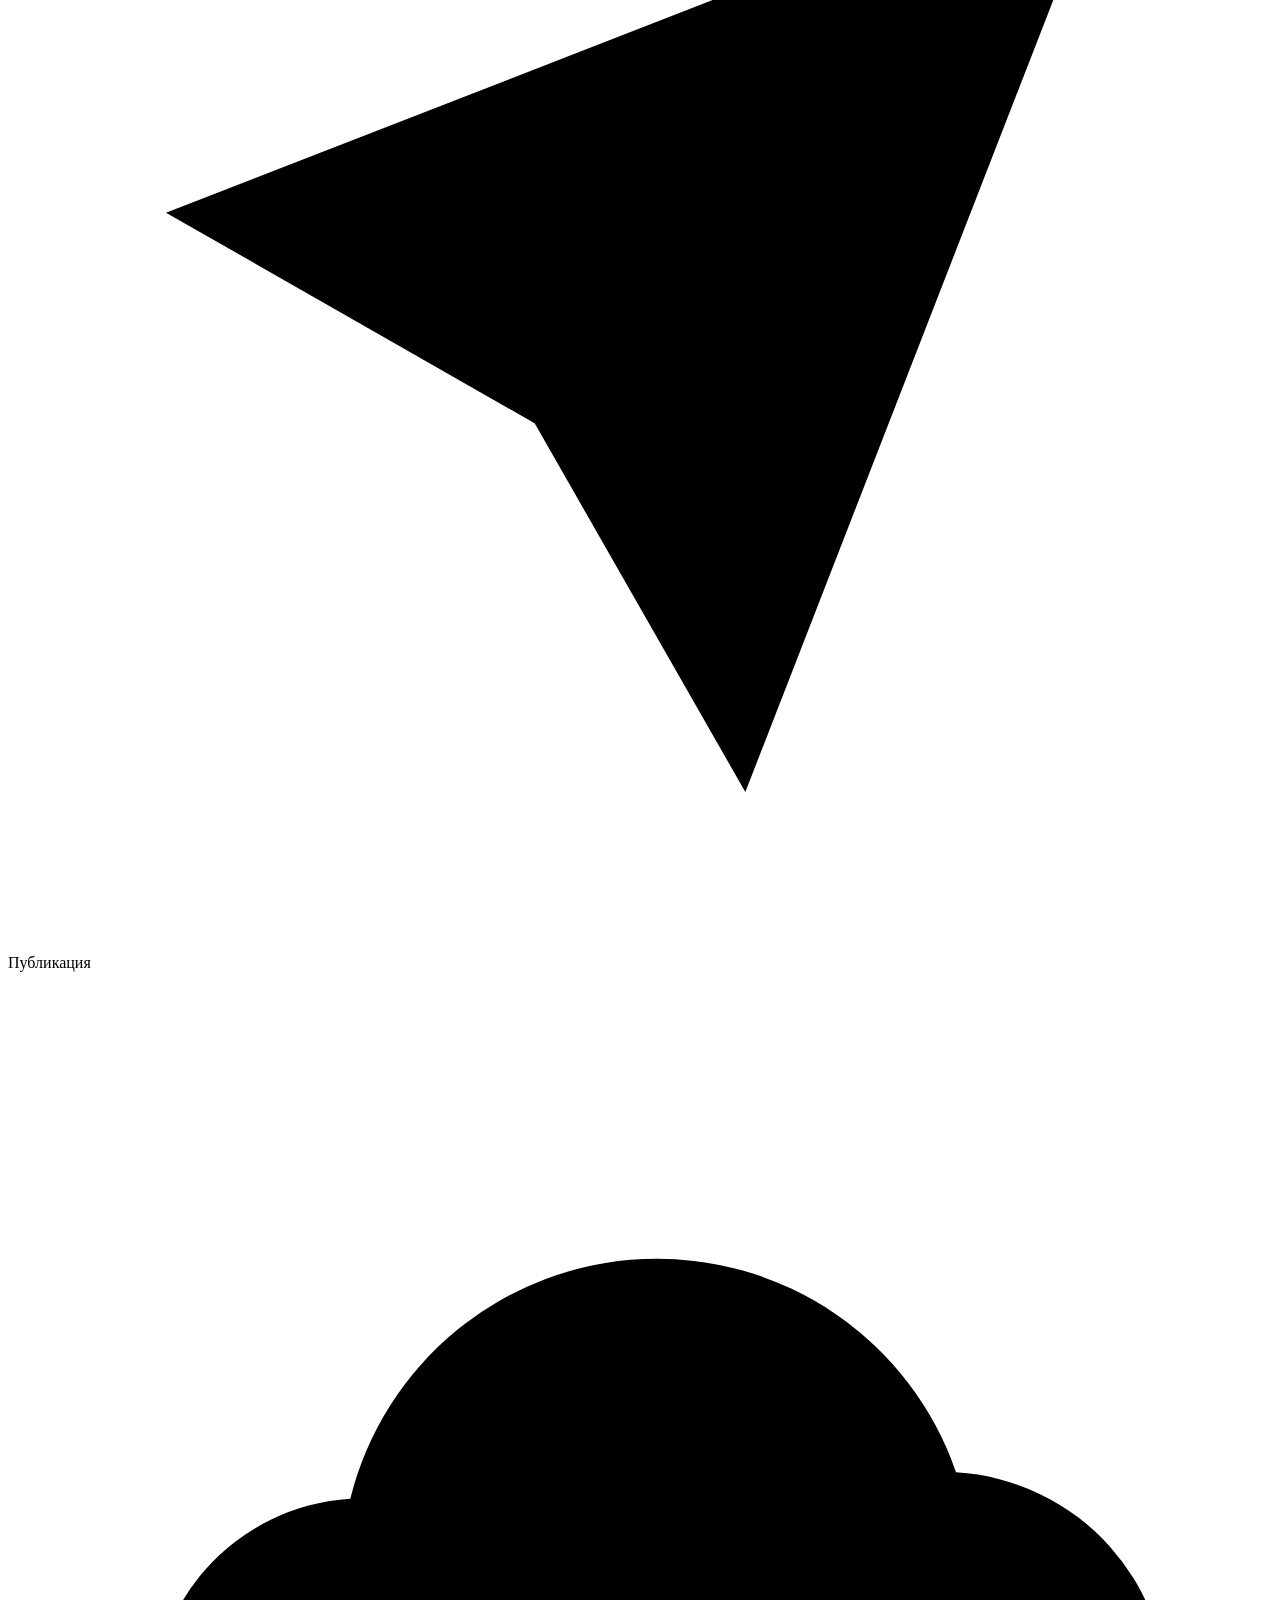
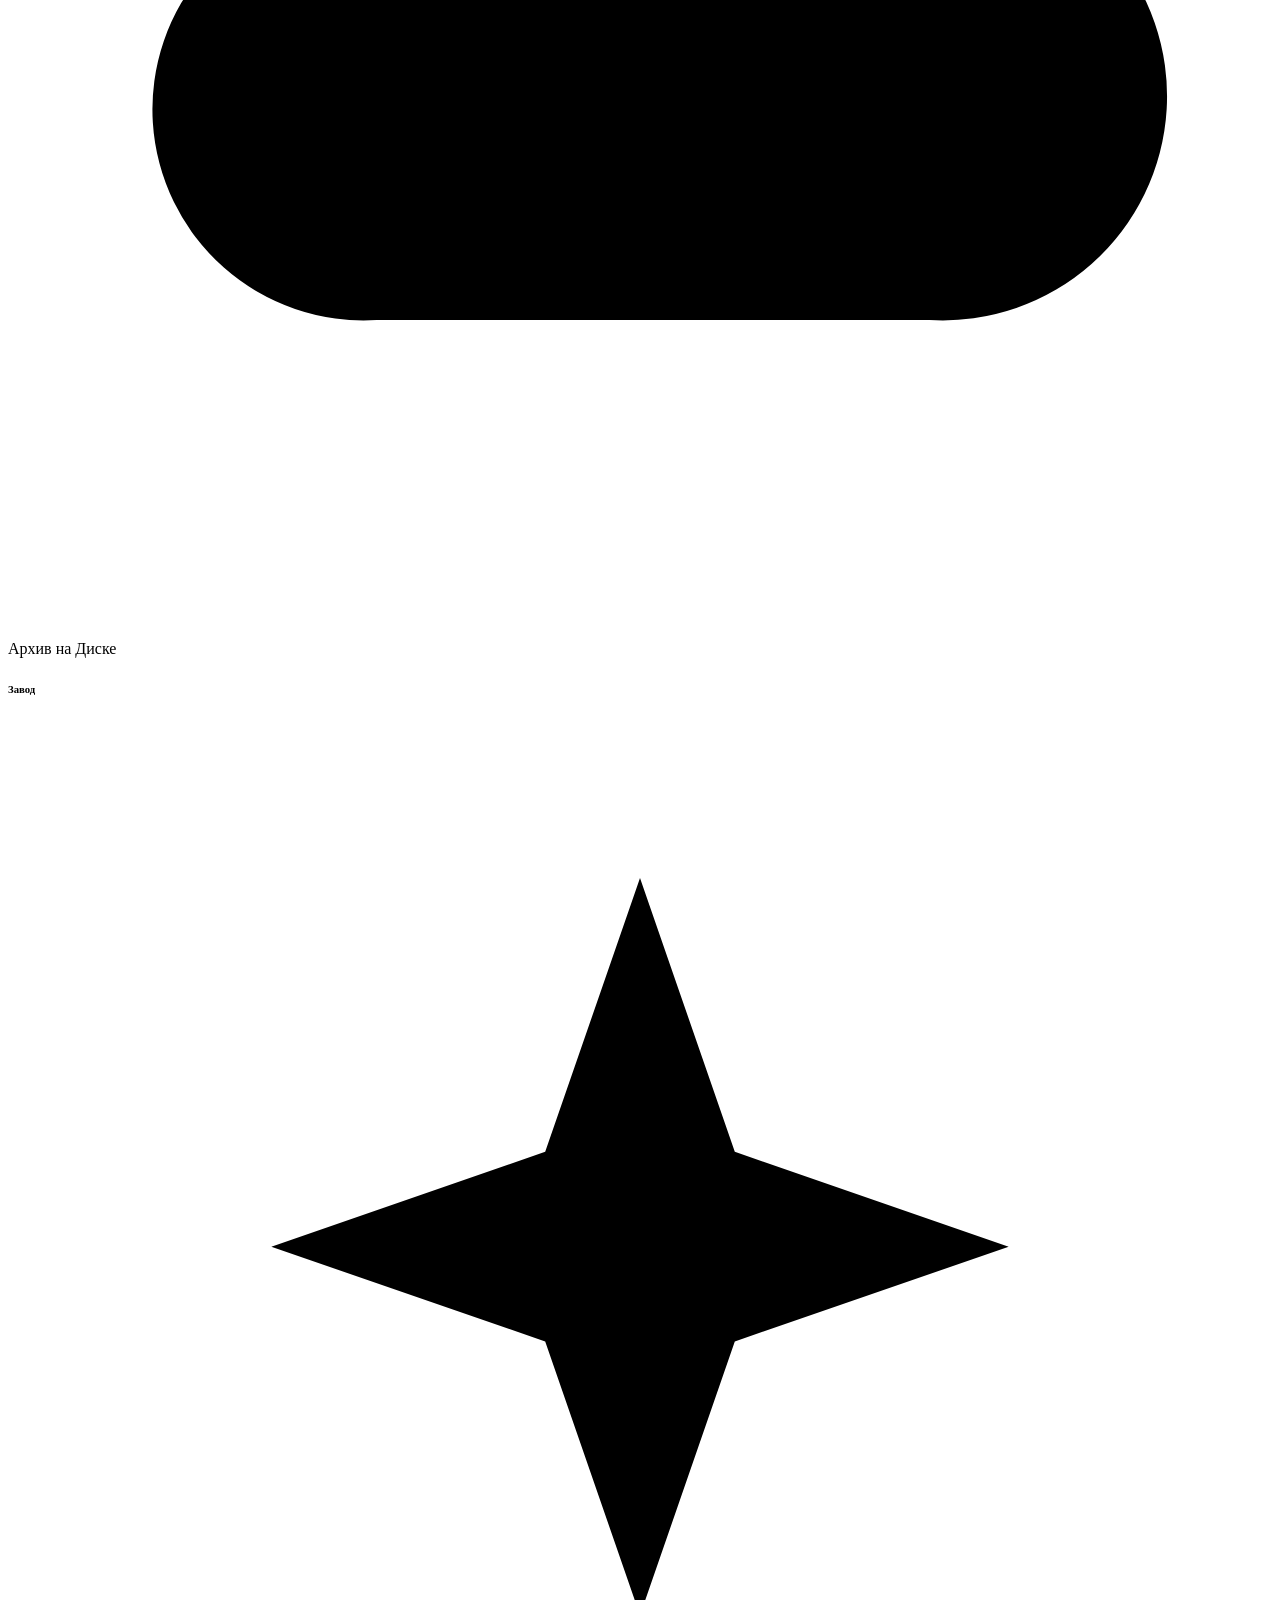
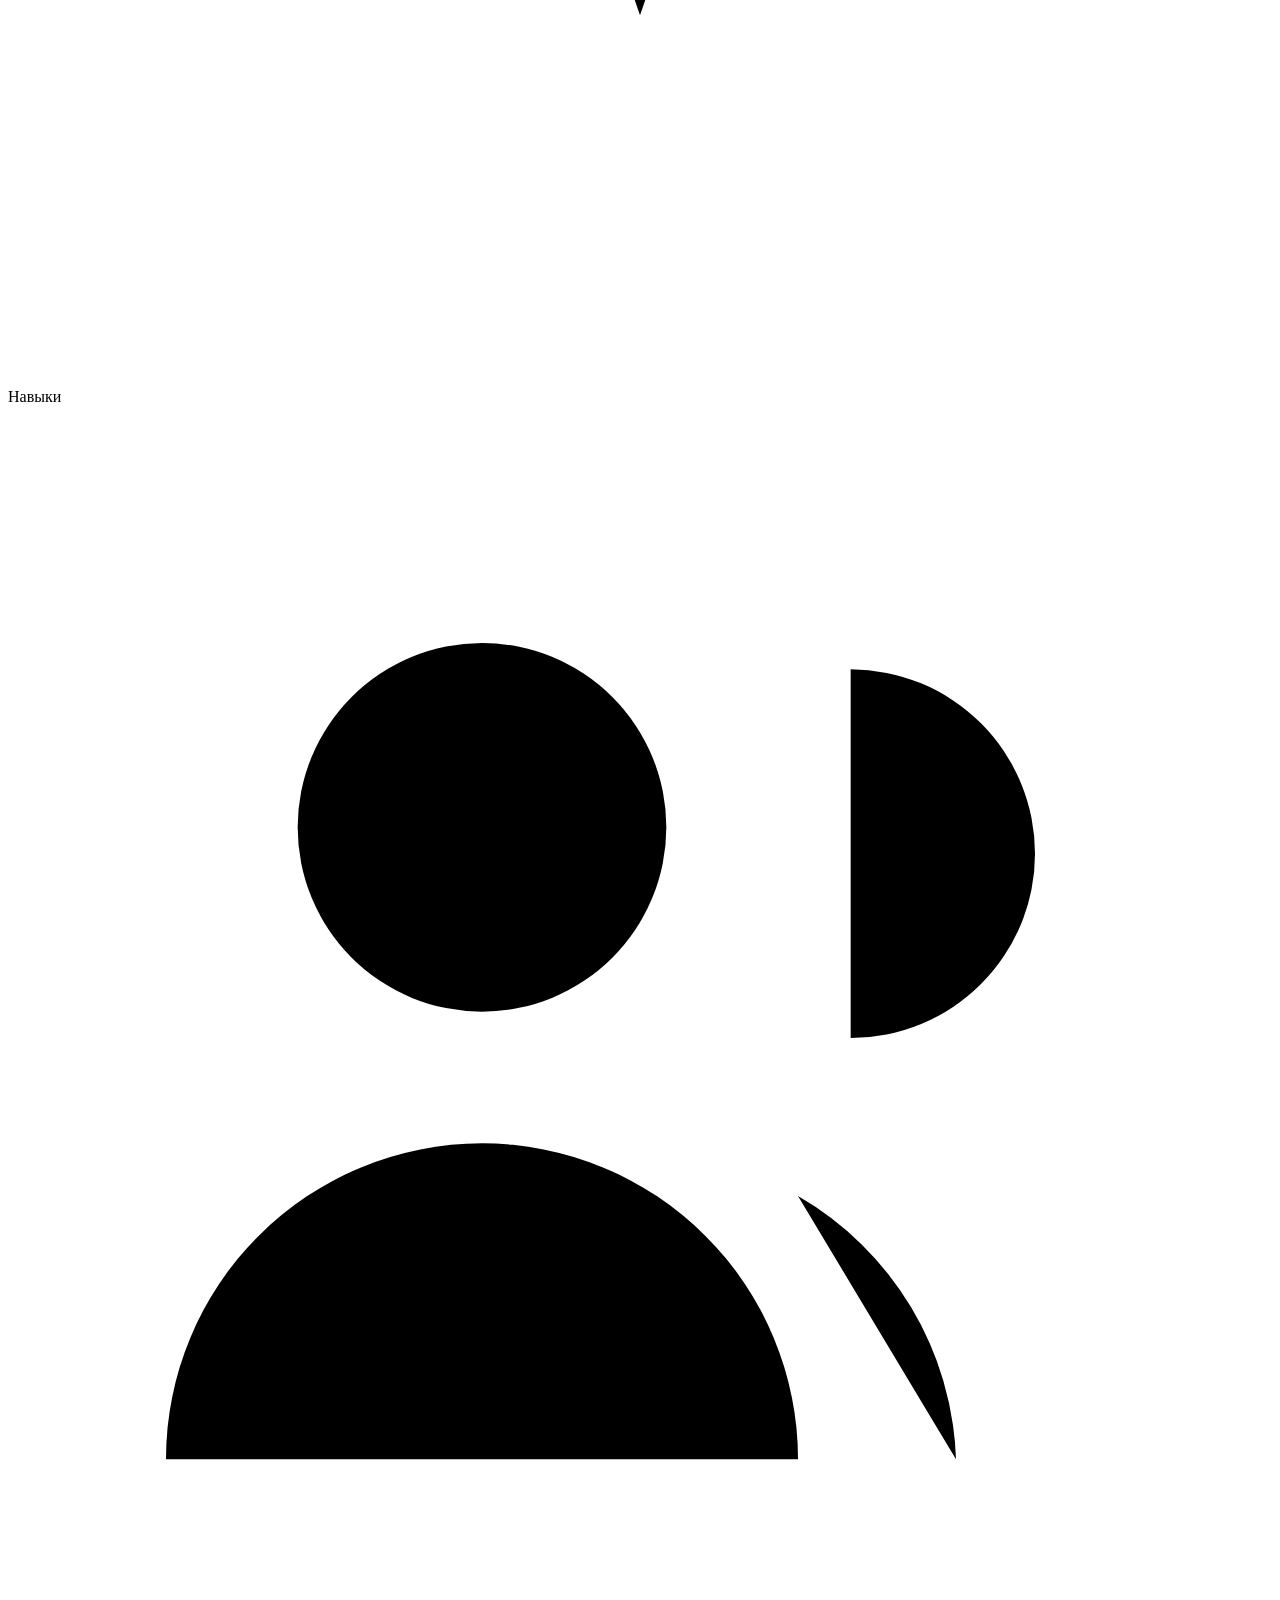
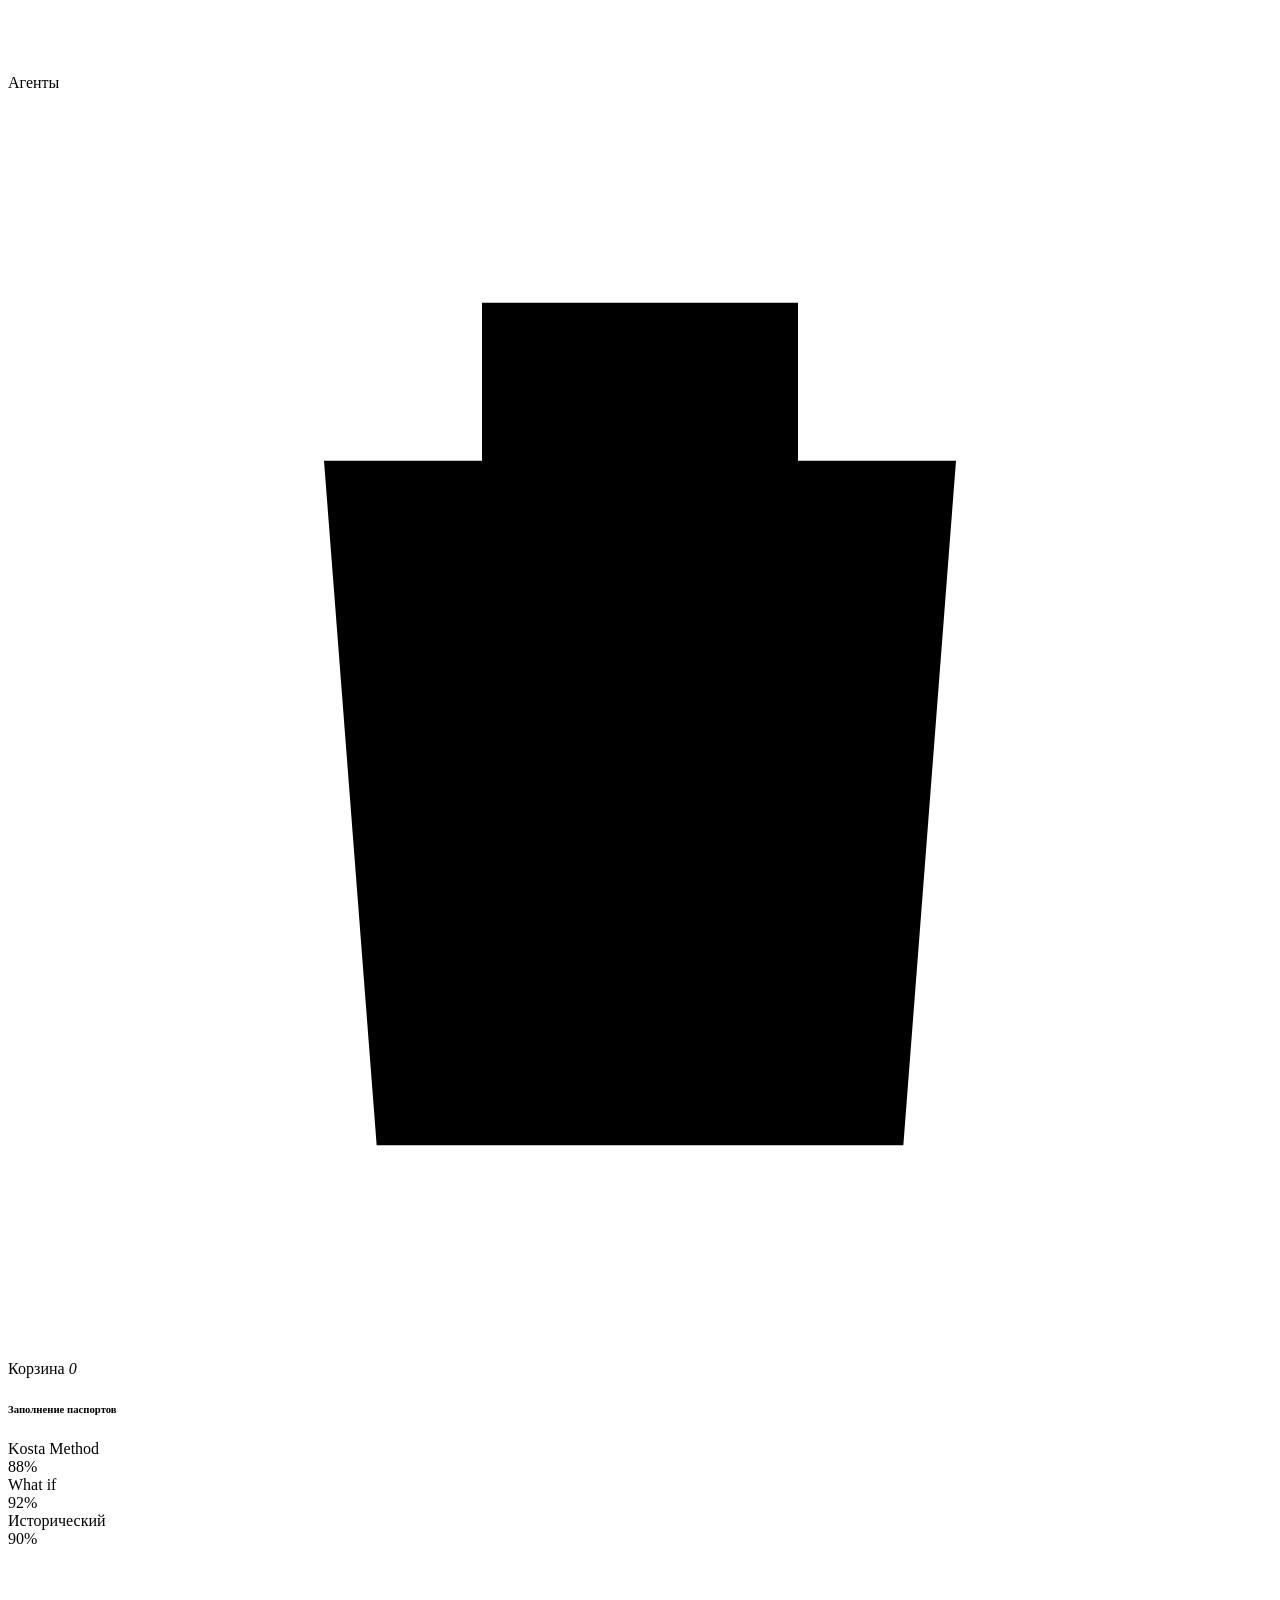
==== commit f6c4eedd: "Дизайн в стиле Apple (apple.css, светлая и тёмная темы), сгруппированное меню, загрузка нескольких ф" ====
--- a/app/index.html
+++ b/app/index.html
@@ -4,92 +4,8 @@
 <meta charset="utf-8">
 <meta name="viewport" content="width=device-width, initial-scale=1">
 <title>Content Studio</title>
-<style>
-:root{
-  --bg:#0e1013; --panel:#161a20; --panel2:#1c2129; --line:#262d38; --text:#e8ebf0; --muted:#8a93a3;
-  --gold:#c9ab7c; --ok:#4cc38a; --warn:#e8b04a; --bad:#e5655f; --blue:#5aa2ff; --violet:#a58bff;
-}
-*{box-sizing:border-box} html,body{margin:0;height:100%}
-body{background:var(--bg);color:var(--text);font:14px/1.4 "Segoe UI",system-ui,sans-serif;display:grid;
-  grid-template-rows:auto auto 1fr auto;grid-template-columns:200px 1fr 320px;
-  grid-template-areas:"top top top" "demo demo demo" "nav wall side" "bar bar bar";overflow:hidden}
-button{font:inherit;color:inherit;cursor:pointer}
-.top{grid-area:top;display:flex;align-items:center;gap:16px;padding:10px 16px;border-bottom:1px solid var(--line);background:var(--panel)}
-.logo{font-weight:700;letter-spacing:.3px} .logo b{color:var(--gold)}
-.tabs{display:flex;gap:6px}
-.tab{padding:6px 12px;border:1px solid var(--line);border-radius:999px;background:transparent;color:var(--muted)}
-.tab.on{background:var(--gold);color:#1d1d1f;border-color:var(--gold);font-weight:600}
-.search{margin-left:auto;background:var(--panel2);border:1px solid var(--line);border-radius:8px;padding:7px 10px;color:var(--text);width:220px}
-.chip{font-size:12px;padding:4px 9px;border-radius:999px;background:var(--panel2);border:1px solid var(--line);color:var(--muted);white-space:nowrap}
-.chip i{font-style:normal;color:var(--ok)}
-.demo{grid-area:demo;background:#2a2312;color:#e9d9b0;font-size:12px;padding:5px 16px;border-bottom:1px solid #4a3d1c}
-nav{grid-area:nav;border-right:1px solid var(--line);padding:12px 8px;background:var(--panel);display:flex;flex-direction:column;gap:2px}
-nav a{display:flex;justify-content:space-between;padding:9px 10px;border-radius:8px;color:var(--muted);text-decoration:none;cursor:pointer}
-nav a.on{background:var(--panel2);color:var(--text)} nav a em{font-style:normal;background:var(--bad);color:#fff;border-radius:999px;padding:0 7px;font-size:12px}
-nav h6{margin:14px 10px 4px;font-size:11px;text-transform:uppercase;letter-spacing:1px;color:var(--muted)}
-.pp{margin:6px 10px;font-size:12px;color:var(--muted)} .bar2{height:6px;background:var(--line);border-radius:3px;margin-top:3px;overflow:hidden}.bar2 span{display:block;height:100%;background:var(--gold)}
-.wall{grid-area:wall;overflow:auto;padding:14px 16px}
-.tools{display:flex;gap:8px;align-items:center;margin-bottom:12px;flex-wrap:wrap}
-.f{padding:5px 11px;border-radius:8px;border:1px solid var(--line);background:transparent;color:var(--muted);font-size:13px}
-.f.on{background:var(--panel2);color:var(--text);border-color:#3a4454}
-.sz{margin-left:auto;display:flex;gap:4px}
-.grid{display:grid;gap:12px;grid-template-columns:repeat(auto-fill,minmax(var(--w,150px),1fr))}
-.card{position:relative;border:2px solid transparent;border-radius:12px;background:var(--panel);overflow:hidden;cursor:pointer}
-.card:hover{border-color:#3a4454}.card.sel{border-color:var(--gold)}
-.poster{aspect-ratio:9/16;display:flex;flex-direction:column;justify-content:flex-end;padding:10px;position:relative}
-.poster .t{font-weight:700;font-size:14px;line-height:1.15;text-shadow:0 1px 6px rgba(0,0,0,.35)}
-.poster .brand{position:absolute;top:8px;left:10px;right:10px;font-size:10px;letter-spacing:1px;text-transform:uppercase;opacity:.75}
-.km{background:linear-gradient(#faf7f2,#efe6d6);color:#1d1d1f;background-image:linear-gradient(#e7dccb 1px,transparent 1px),linear-gradient(90deg,#e7dccb 1px,transparent 1px);background-size:100% 28px,28px 100%;background-color:#faf7f2}
-.km .t{color:#8a6c3f;text-shadow:none}
-.wi{background:linear-gradient(160deg,#16335c,#0d1b33);color:#fff}
-.hi{background:linear-gradient(160deg,#3f7f86,#c9b48a);color:#1d1d1f}
-.num{position:absolute;top:8px;right:8px;background:rgba(14,16,19,.85);color:var(--text);border-radius:6px;padding:1px 7px;font-weight:700;font-size:13px;z-index:2}
-.meta{display:flex;justify-content:space-between;align-items:center;padding:7px 9px;font-size:12px;color:var(--muted)}
-.pill{padding:2px 8px;border-radius:999px;font-size:11px;font-weight:600}
-.s-draft{background:#2b313c;color:var(--muted)}.s-render{background:#1d3558;color:var(--blue)}.s-check{background:#2f2a4d;color:var(--violet)}
-.s-wait{background:#4a3a14;color:var(--warn)}.s-ok{background:#16382a;color:var(--ok)}.s-pub{background:#16382a;color:#8fe3b8}.s-bad{background:#4a1d1b;color:var(--bad)}
-.dots{display:flex;gap:3px}.dot{width:7px;height:7px;border-radius:50%;background:var(--ok)}.dot.x{background:var(--bad)}.dot.n{background:#3a4454}
-aside{grid-area:side;border-left:1px solid var(--line);background:var(--panel);overflow:auto;padding:12px}
-aside h4{margin:0 0 8px;font-size:12px;text-transform:uppercase;letter-spacing:1px;color:var(--muted)}
-.det .poster{border-radius:10px;max-height:300px;aspect-ratio:9/12}
-.det h3{margin:10px 0 2px;font-size:15px}.det p{margin:4px 0;color:var(--muted);font-size:13px}
-.script{background:var(--panel2);border:1px solid var(--line);border-radius:8px;padding:8px 10px;font-size:13px;margin:8px 0}
-.chk{list-style:none;padding:0;margin:8px 0;font-size:13px}.chk li{display:flex;gap:8px;padding:2px 0}.chk .o{color:var(--ok)}.chk .b{color:var(--bad)}.chk .p{color:var(--muted)}
-.btns{display:grid;grid-template-columns:1fr 1fr;gap:6px;margin-top:10px}
-.btn{padding:9px;border-radius:8px;border:1px solid var(--line);background:var(--panel2)}
-.btn.main{background:var(--ok);color:#06210f;border-color:var(--ok);font-weight:700;grid-column:1/3}
-.btn.off{opacity:.45;cursor:not-allowed}
-.ag{display:flex;gap:10px;align-items:center;padding:8px;border:1px solid var(--line);border-radius:10px;margin-bottom:6px;background:var(--panel2)}
-.av{width:30px;height:30px;border-radius:50%;display:grid;place-items:center;font-weight:700;color:#1d1d1f}
-.ag small{color:var(--muted);display:block;font-size:12px}
-.bar{grid-area:bar;border-top:1px solid var(--line);background:var(--panel);padding:8px 16px;display:flex;flex-direction:column;gap:6px;overflow:auto;max-height:245px}
-.edh{display:flex;gap:14px;align-items:center;flex-wrap:wrap}
-.steps{display:flex;gap:4px;align-items:center;font-size:12px;color:var(--muted);flex-wrap:wrap}
-.steps b{padding:2px 8px;border-radius:999px;background:var(--panel2);font-weight:500}.steps b.d{color:var(--ok)}.steps b.c{background:#1d3558;color:var(--blue)}
-.tr{display:grid;grid-template-columns:96px 1fr;gap:8px;align-items:center;margin:2px 0;position:relative}
-.tr>span{font-size:11px;color:var(--muted);text-align:right}
-.lane{display:flex;gap:2px;height:20px}
-.seg{border-radius:4px;font-size:10px;display:grid;place-items:center;color:#10131a;font-weight:600;overflow:hidden;white-space:nowrap;padding:0 3px}
-.wave{display:flex;align-items:center;gap:1px;height:20px;background:var(--panel2);border-radius:4px;padding:0 3px;overflow:hidden}.wave i{flex:1;background:var(--gold);min-width:1px;border-radius:1px;opacity:.85}
-.ruler{display:flex;font-size:10px;color:var(--muted)}.ruler span{flex:1;border-left:1px solid var(--line);padding-left:3px}
-.play{position:absolute;top:-2px;bottom:-2px;width:2px;background:var(--bad);z-index:3;pointer-events:none}
-.prog{position:absolute;left:0;right:0;bottom:0;background:rgba(14,16,19,.82);padding:5px 8px;font-size:11px;color:var(--text)}.prog div{height:4px;background:var(--line);border-radius:2px;margin-top:3px}.prog div span{display:block;height:100%;background:var(--blue);border-radius:2px}
-details{border:1px solid var(--line);border-radius:12px;background:var(--panel);margin:8px 0;padding:0 12px}
-details>summary{cursor:pointer;padding:12px 0;font-weight:600;list-style:none}details>summary::before{content:"▸ ";color:var(--gold)}details[open]>summary::before{content:"▾ "}
-details>div{padding-bottom:12px}
-.stylepill{position:absolute;left:8px;bottom:8px;z-index:2;background:rgba(14,16,19,.82);color:var(--gold);border:1px solid var(--gold);border-radius:999px;padding:2px 9px;font-size:11px;font-weight:600}
-.poster{position:relative}
-.playbtn{position:absolute;left:50%;top:50%;transform:translate(-50%,-50%);width:48px;height:48px;border-radius:50%;border:0;background:rgba(14,16,19,.7);color:#fff;font-size:18px;z-index:2}
-.card:hover .playbtn{background:var(--gold);color:#1d1d1f}
-.modal{position:fixed;inset:0;background:rgba(0,0,0,.6);display:none;place-items:center;z-index:9}.modal.on{display:grid}
-.mbox{background:var(--panel);border:1px solid var(--line);border-radius:14px;padding:18px;width:420px;max-width:92vw}.mbox h3{margin:0 0 10px}
-.mbox label{display:block;font-size:12px;color:var(--muted);margin:10px 0 3px}.mbox input,.mbox select{width:100%;background:var(--panel2);border:1px solid var(--line);border-radius:8px;padding:8px;color:var(--text)}
-.go{background:var(--gold);color:#1d1d1f;border:0;font-weight:700}
-.tl{display:flex;gap:4px;flex:1;min-width:360px}#edbody{position:relative}
-.hint{font-size:12px;color:var(--muted);white-space:nowrap}
-kbd{background:var(--panel2);border:1px solid var(--line);border-radius:4px;padding:0 5px;font-size:11px}
-@media (max-width:900px){body{grid-template-columns:1fr;grid-template-areas:"top" "demo" "wall" "bar";}nav,aside{display:none}.search{display:none}.tabs{overflow:auto}}
-</style>
+<link rel="stylesheet" href="/apple.css">
+<script src="/i18n.js" defer></script>
 </head>
 <body>
 <header class="top">
@@ -105,24 +21,28 @@
 <div class="demo">Макет для оценки внешнего вида. Ролики и цифры на стене примерные, настоящих движков здесь пока нет.</div>
 
 <nav>
-  <a class="on" id="navwall">Монтажная стена</a>
-  <a id="navwait">Ждёт тебя <em id="waitn">0</em></a>
-  <a id="navnight">Ночная очередь</a>
-  <a id="navhooks">Банк хуков</a>
-  <a id="navpub">Публикация</a>
-  <a id="navlib">Мои видео (материал)</a>
-  <a id="navsk">Навыки</a>
-  <a id="navcl" style="font-size:12px">Вид клиента (демо)</a>
+  <h6>Производство</h6>
+  <a class="on" id="navwall"><svg viewBox="0 0 24 24"><rect x="3" y="3" width="7" height="9" rx="2"/><rect x="14" y="3" width="7" height="5" rx="2"/><rect x="14" y="12" width="7" height="9" rx="2"/><rect x="3" y="16" width="7" height="5" rx="2"/></svg>Монтажная стена</a>
+  <a id="navwait"><svg viewBox="0 0 24 24"><circle cx="12" cy="12" r="9"/><path d="M12 7v5l3 2"/></svg>Ждёт тебя <em id="waitn">0</em></a>
+  <a id="navlib"><svg viewBox="0 0 24 24"><rect x="3" y="5" width="18" height="14" rx="3"/><path d="M10 9.5v5l4.5-2.5z"/></svg>Мои видео</a>
+  <a id="navhooks"><svg viewBox="0 0 24 24"><path d="M13 3L5 14h6l-1 7 8-11h-6z"/></svg>Банк хуков</a>
+  <a id="navnight"><svg viewBox="0 0 24 24"><path d="M20 14.5A8 8 0 0 1 9.5 4 8 8 0 1 0 20 14.5z"/></svg>Ночная очередь</a>
   <h6>Каналы</h6>
-  <a id="navpp">Паспорта</a>
-  <a id="newch">Новый канал +</a>
+  <a id="navpp"><svg viewBox="0 0 24 24"><path d="M7 3h7l5 5v13H7z"/><path d="M14 3v5h5"/></svg>Паспорта</a>
+  <a id="newch"><svg viewBox="0 0 24 24"><circle cx="12" cy="12" r="9"/><path d="M12 8v8M8 12h8"/></svg>Новый канал</a>
+  <h6>Выпуск</h6>
+  <a id="navpub"><svg viewBox="0 0 24 24"><path d="M21 3L10 14"/><path d="M21 3l-7 18-4-7-7-4z"/></svg>Публикация</a>
+  <a id="navarc"><svg viewBox="0 0 24 24"><path d="M7 18a4 4 0 0 1-.5-8A6 6 0 0 1 18 9.5a4 4 0 0 1-.5 8.5z"/></svg>Архив на Диске</a>
   <h6>Завод</h6>
-  <a id="navag">Агенты</a>
-  <a id="navarc">Архив на Диске</a>
-  <a id="navtrash">Корзина <em id="trashn" style="background:var(--line)">0</em></a>
-  <div class="pp">Паспорт Kosta Method<div class="bar2"><span style="width:88%"></span></div>88% заполнен</div>
-  <div class="pp">Паспорт What if<div class="bar2"><span style="width:92%"></span></div>92% заполнен</div>
-  <div class="pp">Паспорт Исторический<div class="bar2"><span style="width:90%"></span></div>90% заполнен</div>
+  <a id="navsk"><svg viewBox="0 0 24 24"><path d="M12 3l1.8 5.2L19 10l-5.2 1.8L12 17l-1.8-5.2L5 10l5.2-1.8z"/></svg>Навыки</a>
+  <a id="navag"><svg viewBox="0 0 24 24"><circle cx="9" cy="8" r="3.5"/><path d="M3 20a6 6 0 0 1 12 0"/><path d="M16 5a3.5 3.5 0 0 1 0 7M18 20a6 6 0 0 0-3-5"/></svg>Агенты</a>
+  <a id="navtrash"><svg viewBox="0 0 24 24"><path d="M4 7h16M9 7V4h6v3M6 7l1 13h10l1-13"/></svg>Корзина <em id="trashn" style="background:var(--fill);color:var(--muted)">0</em></a>
+  <h6>Заполнение паспортов</h6>
+  <div class="pp">Kosta Method<div class="bar2"><span style="width:88%"></span></div>88%</div>
+  <div class="pp">What if<div class="bar2"><span style="width:92%"></span></div>92%</div>
+  <div class="pp">Исторический<div class="bar2"><span style="width:90%"></span></div>90%</div>
+  <a id="navcl" style="margin-top:auto;font-size:13px;color:var(--muted)"><svg viewBox="0 0 24 24"><circle cx="12" cy="8" r="4"/><path d="M4 21a8 8 0 0 1 16 0"/></svg>Вид клиента (демо)</a>
+  <a id="themebtn" style="font-size:13px;color:var(--muted)"><svg viewBox="0 0 24 24"><circle cx="12" cy="12" r="4"/><path d="M12 2v2M12 20v2M4.9 4.9l1.4 1.4M17.7 17.7l1.4 1.4M2 12h2M20 12h2M4.9 19.1l1.4-1.4M17.7 6.3l1.4-1.4"/></svg><span id="themelbl">Тема: авто</span></a>
 </nav>
 
 <main class="wall">
@@ -144,7 +64,7 @@
 
 <footer class="bar">
   <div class="edh">
-    <button class="f on" data-m="ed">Сборка ролика</button><button class="f" data-m="night">Ночная очередь</button>
+    <button class="f on" data-m="ed">Сборка ролика</button><button class="f" data-m="night">Ночная очередь</button><button class="f" id="bartog">Показать схему ролика</button>
     <div class="steps" id="steps"></div>
     <span class="hint" style="margin-left:auto"><kbd>1</kbd>–<kbd>9</kbd> выбрать · <kbd>A</kbd> одобрить · <kbd>R</kbd> переделать</span>
   </div>
@@ -173,24 +93,16 @@
   <p style="font-size:12px;color:var(--muted)">Навык попадёт в список. Чтобы завод умел его применять, Claude подключает его движок: скажи, и я это сделаю.</p>
   <div style="display:flex;gap:8px;justify-content:flex-end"><button class="btn" id="cx">Отмена</button><button class="btn go" id="cs">Добавить</button></div></div></div>
 <div class="modal" id="player"><div style="position:relative;height:92vh;aspect-ratio:9/16;max-width:94vw"><video id="pvid" controls playsinline style="width:100%;height:100%;background:#000;border-radius:12px"></video><button class="btn" id="plx" style="position:absolute;top:8px;right:8px">Закрыть ✕</button></div></div>
-<div class="modal" id="umodal"><div class="mbox" style="width:560px">
+<div class="modal" id="umodal"><div class="mbox" style="width:520px">
   <h3>Загрузить видео</h3>
-  <label for="ufile" id="drop" style="border:2px dashed var(--line);border-radius:12px;padding:22px;text-align:center;color:var(--muted);cursor:pointer;margin:0">Перетащи сюда ролик клиента или сырое видео, либо нажми и выбери файл<br><small id="uname"></small></label>
-  <input type="file" id="ufile" accept="video/*" style="display:none">
-  <label>Что сделать</label>
-  <select id="umode"><option value="u">Уникализировать: 3 творческих варианта (другой хук, нарезка, субтитры)</option><option value="s">Нарезать на рилсы: найти сильные моменты и собрать 5–10 коротких</option><option value="l">Сделать похожие: взять приём и снять новые ролики по паспорту канала</option></select>
-  <label>Канал (оформление и правила из паспорта)</label>
+  <p style="color:var(--muted);font-size:13px">Свои съёмки или ролики клиента. Можно выбрать сразу несколько файлов.</p>
+  <label class="f1" style="display:block">Канал</label>
   <select id="uch"><option value="km">Kosta Method</option><option value="wi">What if</option><option value="hi">Исторический</option></select>
-  <label>Навыки (рекомендует Продюсер, можно снять галочки)</label>
-  <div id="usk" style="display:grid;grid-template-columns:1fr 1fr;gap:4px;font-size:13px"></div>
-  <p style="font-size:12px;color:var(--warn)">Только свои ролики или ролики клиента с его разрешением. Чужие ролики конкурентов не загружаем: авторское право и блокировки аккаунтов.</p>
-  <div style="display:flex;gap:8px;justify-content:flex-end"><button class="btn" id="ux">Отмена</button><button class="btn go" id="ug">Запустить</button></div>
-</div></div>
-<div class="modal" id="pmodal"><div class="mbox" style="width:680px;max-height:90vh;overflow:auto">
-  <h3 id="ptitle">Новый канал: паспорт</h3>
-  <div class="bar2" style="margin:4px 0 2px"><span id="pbar" style="width:0%"></span></div>
-  <div id="pstep" style="font-size:12px;color:var(--muted);margin-bottom:6px"></div>
-  <div id="pbody"></div>
+  <div id="ulist" style="margin:12px 0;display:grid;gap:6px"></div>
+  <input type="file" id="ufile" accept="video/*" multiple style="display:none">
+  <button class="btn" id="upick" style="width:100%">Выбрать файлы…</button>
+  <p style="font-size:12px;color:var(--warn);margin-top:12px">Только свои ролики или ролики клиента с его разрешением. Чужие ролики конкурентов не загружаем: авторское право и блокировки аккаунтов.</p>
+  <div style="display:flex;gap:8px;justify-content:flex-end;margin-top:8px"><button class="btn" id="ux">Закрыть</button><button class="btn go" id="ug">Загрузить</button></div>
 </div></div>
 <div class="modal" id="smodal"><div class="mbox" style="width:640px;max-height:86vh;overflow:auto">
   <h3>Навыки завода</h3>
@@ -247,7 +159,7 @@
   <div class="script"><b>Хук (2 с):</b> ${r.title}<br><b>Призыв:</b> ${r.ch==='km'?'напиши слово '+(((r.sub||'').match(/DM (\w+)/)||[])[1]||'BOTTLE')+' в директ':r.ch==='wi'?'полный ролик на канале':'смотри полный фильм'}</div>
   <ul class="chk">${[...r.q].map((x,i)=>`<li><span class="${x==='o'?'o':x==='x'?'b':'p'}">${x==='o'?'✓':x==='x'?'✕':'…'}</span>${names[i]}</li>`).join('')}</ul>
   ${r.script?`<div class="script"><b>Сценарий (${r.script.hook_type||''}):</b><br>${r.script.spoken}<br><small style="color:var(--muted)">Почему зацепит: ${r.script.why||'—'}</small></div>`:''}
-  <div class="btns"><button class="btn main ${canOk||r.st==='draft'?'':'off'}" id="bok" ${r.script&&!r.video?'disabled':''}>${r.script&&!r.video?'Сценарий готов. Сборка по сценарию: следующий шаг':canOk?'Одобрить (A)':'Одобрить недоступно: проверка не пройдена'}</button><button class="btn" id="bredo">Переделать (R)</button><button class="btn" id="bdel" style="color:var(--bad)">${r.st==='trash'?'Восстановить':'Удалить'}</button>${r.st==='trash'?'<button class="btn" id="bhard" style="grid-column:1/3;color:var(--bad)">Удалить навсегда (файл остаётся на диске)</button>':''}<button class="btn" id="bpack" style="grid-column:1/3">Пакет для ручной публикации</button>${r.video?'<button class="btn" id="fxopen" style="grid-column:1/3">Добавить эффекты в этот ролик…</button>':''}<button class="btn" id="unik" style="grid-column:1/3">Уникализатор ×3: другие хуки и нарезка для A/B</button></div>`}
+  <div class="btns"><button class="btn main ${canOk||r.st==='draft'?'':'off'}" id="${r.script&&!r.video?'bbuild':'bok'}">${r.script&&!r.video?'Собрать ролик по сценарию (около 5 минут)':canOk?'Одобрить (A)':'Одобрить недоступно: проверка не пройдена'}</button><button class="btn" id="bredo">Переделать (R)</button><button class="btn" id="bdel" style="color:var(--bad)">${r.st==='trash'?'Восстановить':'Удалить'}</button>${r.st==='trash'?'<button class="btn" id="bhard" style="grid-column:1/3;color:var(--bad)">Удалить навсегда (файл остаётся на диске)</button>':''}<button class="btn" id="bpack" style="grid-column:1/3">Пакет для ручной публикации</button>${r.video?'<button class="btn" id="fxopen" style="grid-column:1/3">Добавить эффекты в этот ролик…</button>':''}<button class="btn" id="unik" style="grid-column:1/3">Уникализатор ×3: другие хуки и нарезка для A/B</button></div>`}
 const SK=[
 ['Хуки и сценарий',[['youtube','Хуки, SEO и структура YouTube',['km','wi','hi']],['cartoon','Мультяшные ролики без слов',['km']],['science','Научные и исторические факты, без выдумок',['wi','hi']],['humanizer','Живой язык текста (без «ИИ-тона»)',['km','wi','hi']]]],
 ['Нарезка и монтаж',[['recut','Нарезка говорящей головы: паузы, дубли, субтитры',['km']],['arcads','15 стилей монтажа (кинетика, стекло, неон…)',['km']],['caps','Субтитры в стиле канала',['km','wi','hi']],['effects','51 эффект: шторка, нож, наезды',['km','hi']],['sfx','Настоящие звуки на щелчки',['km','wi']]]],
@@ -381,6 +293,24 @@
  if(chStep===2)b.innerHTML=`<p style="font-size:13px;color:var(--muted)">Шаг 3 из 3. Что будет дальше.</p><div class="script">1) 4 варианта персонажа на выбор ≈ <b>$0,16</b>.<br>2) Набор из 10 ключевых поз со ртом ≈ <b>$1,2</b>, полный набор из 57 поз ≈ <b>$6,8</b>.<br>3) Расходы идут с <b>твоего собственного ключа</b> сервиса картинок, платформа деньги клиента не держит.</div><p style="font-size:12px;color:var(--warn)">Генерация подключается при первом клиенте. Сейчас заявка сохраняется, и ничего не тратится.</p><div style="display:flex;justify-content:space-between;margin-top:12px"><button class="btn" data-ch="1">Назад</button><button class="btn go" data-ch="save">Сохранить заявку</button></div>`}
 function styleOf(r){const s=r.sub||'';if(s.includes('KM Editorial'))return 'KM Editorial · Таня';if(s.includes('Вариант Б'))return 'Сток + плашки';if(r.ch==='hi')return 'Анимированная карта';if(r.ch==='wi')return 'Стикмены 3D';return 'KM Editorial'}
 let clientMode=false;
+// ---- multi-file upload: choose several files, they go one after another with their own progress
+let UFILES=[],UPLOADING=false;
+function mb(n){return n>=1048576?(n/1048576).toFixed(n>=1.05e8?0:1)+' МБ':Math.max(1,Math.round(n/1024))+' КБ'}
+function ulist(){$('#ulist').innerHTML=UFILES.length?UFILES.map((f,i)=>`<div class="ag" style="margin:0;padding:8px 12px;align-items:center"><div><b style="font-size:13px;word-break:break-all">${f.name}</b><small id="up${i}">${mb(f.size)} · ждёт</small></div></div>`).join(''):'<p style="color:var(--muted);font-size:13px;margin:0">Файлы не выбраны.</p>';
+  $('#upick').textContent=UFILES.length?'Выбрать другие файлы…':'Выбрать файлы…'}
+function uploadOne(f,i,ch){return new Promise(ok=>{const x=new XMLHttpRequest();x.open('POST','/api/library?channel='+ch+'&name='+encodeURIComponent(f.name));const el=$('#up'+i);
+  x.upload.onprogress=ev=>{if(ev.lengthComputable&&el)el.textContent=mb(f.size)+' · '+Math.round(ev.loaded/ev.total*100)+'%'};
+  x.onload=()=>{if(el)el.innerHTML=x.status===201?'<span style="color:var(--ok)">загружено</span>':'<span style="color:var(--bad)">не видеофайл или ошибка</span>';ok(x.status===201)};
+  x.onerror=()=>{if(el)el.innerHTML='<span style="color:var(--bad)">нет связи с сервером</span>';ok(false)};x.send(f)})}
+async function uploadAll(){UPLOADING=true;$('#ug').disabled=true;const ch=$('#uch').value;let done=0;
+  for(let i=0;i<UFILES.length;i++){$('#ug').textContent='Загружаю '+(i+1)+' из '+UFILES.length+'…';if(await uploadOne(UFILES[i],i,ch))done++}
+  UPLOADING=false;$('#ug').disabled=false;$('#ug').textContent='Загрузить';UFILES=[];$('#ufile').value='';
+  if(done){view='lib';libView();setTimeout(()=>{$('#umodal').classList.remove('on')},900)}}
+// ---- theme: auto / light / dark
+function themeNext(){let t='auto';try{t=localStorage.getItem('theme')||'auto'}catch{}const n={auto:'light',light:'dark',dark:'auto'}[t];try{localStorage.setItem('theme',n)}catch{}themeApply()}
+function themeApply(){let t='auto';try{t=localStorage.getItem('theme')||'auto'}catch{}const r=document.documentElement;if(t==='auto')r.removeAttribute('data-theme');else r.setAttribute('data-theme',t);const l=$('#themelbl');if(l)l.textContent='Тема: '+{auto:'авто',light:'светлая',dark:'тёмная'}[t]}
+themeApply();
+
 const gm=(t,h)=>{$('#gt').textContent=t;$('#gb').innerHTML=h;$('#gmodal').classList.add('on')};
 let PUB={auto:false,accounts:{}};
 function pollTopic(){const t=setInterval(async()=>{const j=(await fetch('/api/jobs').then(x=>x.json())).topic;const c=$('#jobchip');if(c&&j)c.innerHTML='Задачи: <i>'+(j.state==='running'?'пишу сценарии…':j.note)+'</i>';if(!j||j.state==='running')return;clearInterval(t);await load();if(j.state==='done'){st='draft';all()}else alert(j.note)},4000);const c=$('#jobchip');if(c)c.innerHTML='Задачи: <i>пишу сценарии…</i>'}
@@ -485,13 +415,12 @@
   const t=e.target.closest('.tab'); if(t&&t.dataset.k!==undefined){ch=t.dataset.k;all();return}
   const m=e.target.closest('[data-m]'); if(m){mode=m.dataset.m;document.querySelectorAll('[data-m]').forEach(x=>x.classList.toggle('on',x===m));ed();return}
   if(e.target.closest('#newtopic')){$('#modal').classList.add('on');return}
-  if(e.target.closest('#upl')){usk();$('#umodal').classList.add('on');return}
+  if(e.target.closest('#upl')){UFILES=[];ulist();$('#umodal').classList.add('on');return}
   if(e.target.closest('#ux')){$('#umodal').classList.remove('on');return}
-  if(e.target.closest('#ug')){const f=$('#ufile').files[0];if(!f){alert('Сначала выбери видеофайл.');return}
-    const ch=$('#uch').value,x=new XMLHttpRequest();x.open('POST','/api/library?channel='+ch+'&name='+encodeURIComponent(f.name));
-    $('#ug').textContent='Загружаю 0%…';x.upload.onprogress=ev=>{if(ev.lengthComputable)$('#ug').textContent='Загружаю '+Math.round(ev.loaded/ev.total*100)+'%…'};
-    x.onload=()=>{$('#ug').textContent='Запустить';$('#umodal').classList.remove('on');$('#ufile').value='';$('#uname').textContent='';if(x.status===201){view='lib';libView()}else alert('Не загрузилось: нужен видеофайл (mp4, mov, webm).')};
-    x.onerror=()=>{$('#ug').textContent='Запустить';alert('Нет связи с сервером.')};x.send(f);return}
+  if(e.target.closest('#bartog')){const b=document.querySelector('footer.bar');b.classList.toggle('open');$('#bartog').textContent=b.classList.contains('open')?'Скрыть схему':'Показать схему ролика';return}
+  if(e.target.closest('#upick')){$('#ufile').click();return}
+  if(e.target.closest('#themebtn')){themeNext();return}
+  if(e.target.closest('#ug')){if(!UFILES.length){alert('Сначала выбери видеофайлы.');return}if(UPLOADING)return;uploadAll();return}
   if(e.target.closest('#newch')){pstart();return}
   if(e.target.closest('#navpp')){pstart();pa=['Kosta Method: упражнения и привычки.','KM Editorial: бумага, одно золото, Montserrat, всё на сетке.','Графика и мультяшная Таня 1–2 раза; позже живое видео Тетяны.','','','Английский; рилсы 30 с.','Instagram @kosta_method, TikTok, YouTube Shorts.','Слово BOTTLE в директ.','«−10 кг за 30 дней», «до/после», выдуманные цифры.'];pbase=1;pstepRender();return}
   const pp=e.target.closest('[data-p]'); if(pp){const a=pp.dataset.p,t=$('#pans');if(t)pa[pi]=t.value;
@@ -505,6 +434,8 @@
   if(e.target.closest('#plx')||e.target.id==='player'){closePlayer();return}
   // --- real buttons of the reel card
   const act=(s)=>{const r=R.find(x=>x.id===sel);if(!r)return null;return r};
+  if(e.target.closest('#bbuild')){const r=act();if(!r||!live)return;fetch('/api/reels/'+r.id+'/build',{method:'POST'}).then(x=>{if(x.status===409){alert('Этот ролик уже собирается.');return}
+    r.st='render';all();const t=setInterval(async()=>{const j=(await fetch('/api/jobs').then(y=>y.json()))['build'+r.id];const c=$('#jobchip');if(c&&j)c.innerHTML='Задачи: <i>'+j.note+'</i>';if(!j||j.state==='running')return;clearInterval(t);await load();if(j.state==='error')alert('Сборка не удалась: '+j.note)},4000)});return}
   if(e.target.closest('#bok')){const r=act();if(r&&!(r.script&&!r.video)&&r.st!=='ok'){r.st='ok';save(r.id,'ok');all();counters()}return}
   if(e.target.closest('#bredo')){const r=act();if(r){r.st='draft';save(r.id,'draft');all();counters()}return}
   if(e.target.closest('#bdel')){const r=act();if(!r)return;
@@ -523,7 +454,7 @@
   if(e.target.closest('#navhooks')){hooksModal();return}
   if(e.target.closest('#navpub')){pubView();return}
   if(e.target.closest('#navlib')||e.target.closest('#upl2')&&false){libView();return}
-  if(e.target.closest('#upl2')){usk();$('#umodal').classList.add('on');return}
+  if(e.target.closest('#upl2')){UFILES=[];ulist();$('#umodal').classList.add('on');return}
   if(e.target.closest('#navag')){gm('Агенты',`${[['Продюсер','распределяет задачи, держит очередь'],['Писатель','пишет сценарии по паспорту, тренду и твоему стилю (работает: «Тема → ролики»)'],['Критик','оценивает сценарии по пяти критериям и переписывает слабые (работает)'],['Упаковщик','подпись и хэштеги (простая версия работает в «Пакете»)'],['Режиссёр','по сценарию выбирает позы, сток и эффекты и собирает ролик (следующий шаг, сейчас вручную)']].map(a=>`<div class="ag"><div><b>${a[0]}</b><small>${a[1]}</small></div></div>`).join('')}`);return}
   if(e.target.closest('#navarc')){gm('Архив на Диске','<p>Готовые ролики копируются в Google Drive через rclone (подключение проверено: запись и чтение работают). Автокопия по расписанию и правило «удалять через 60 дней» ещё не включены.</p><p style="font-size:13px;color:var(--muted)">Сейчас архив делается вручную.</p>');return}
   if(e.target.closest('#gx')){$('#gmodal').classList.remove('on');return}
@@ -572,7 +503,7 @@
   if(e.key.toLowerCase()==='a'||e.key.toLowerCase()==='ф'){const r=R.find(x=>x.id===sel);if(r&&r.st==='wait'&&!r.q.includes('x')&&r.q.indexOf('n')<0){r.st='ok';save(r.id,'ok');all()}}
   if(e.key.toLowerCase()==='r'||e.key.toLowerCase()==='к'){const r=R.find(x=>x.id===sel);if(r&&r.st!=='pub'){r.st='draft';r.q='nnnn';save(r.id,'draft');all()}}
 });
-function load(){return fetch('/api/reels').then(r=>r.ok?r.json():Promise.reject()).then(rows=>{live=true;R=rows.map(x=>({id:x.id,ch:x.channel,st:x.status,title:x.title,sub:x.sub,len:x.length_s,q:x.checks,video:!!x.job_dir,script:x.script?JSON.parse(x.script):null}));counters();if(!R.find(x=>x.id===sel))sel=R.length?R[0].id:0;all();const d=document.querySelector('.demo');if(d)d.textContent='Подключена настоящая база (SQLite). Статусы сохраняются. Движков пока нет, ролики примерные.'}).catch(()=>{})}
+function load(){return fetch('/api/reels').then(r=>r.ok?r.json():Promise.reject()).then(rows=>{live=true;R=rows.map(x=>({id:x.id,ch:x.channel,st:x.status,title:x.title,sub:x.sub,len:x.length_s,q:x.checks,video:!!x.job_dir,script:x.script?JSON.parse(x.script):null}));counters();if(!R.find(x=>x.id===sel))sel=R.length?R[0].id:0;all();const d=document.querySelector('.demo');if(d)d.textContent='Все данные хранятся на этом компьютере.'}).catch(()=>{})}
 function save(id,status){if(!live)return;fetch('/api/reels/'+id,{method:'PATCH',headers:{'Content-Type':'application/json'},body:JSON.stringify({status})})}
 // New reels appear on their own: re-read the base every 8 s, unless something is open or a video is playing.
 setInterval(()=>{if(!live||view!=='wall'||document.querySelector('.modal.on'))return;if([...document.querySelectorAll('video')].some(v=>!v.paused&&!v.muted))return;fetch('/api/reels').then(r=>r.json()).then(rows=>{if(rows.length!==R.length)load()}).catch(()=>{})},8000);
@@ -581,8 +512,8 @@
   if(e.target.name==='pmode'||e.target.name==='pmouth'){const p=PRES[fxc]||(PRES[fxc]={mode:'cameo',mouth:'calm'});p[e.target.name==='pmode'?'mode':'mouth']=e.target.value;if(live)fetch('/api/settings/presence',{method:'PUT',headers:{'Content-Type':'application/json'},body:JSON.stringify(PRES)});return}
   if(e.target.id==='fxall'){fxall=e.target.checked;openFx();return}
   if(e.target.id==='chf'&&e.target.files[0]){$('#chn').textContent=e.target.files[0].name}
-  if(e.target.id==='ufile'&&e.target.files[0]){$('#uname').textContent=e.target.files[0].name}
-  if(e.target.id==='uch')usk();
+  if(e.target.id==='ufile'){UFILES=[...e.target.files];ulist()}
+
 });
 all();
 load();
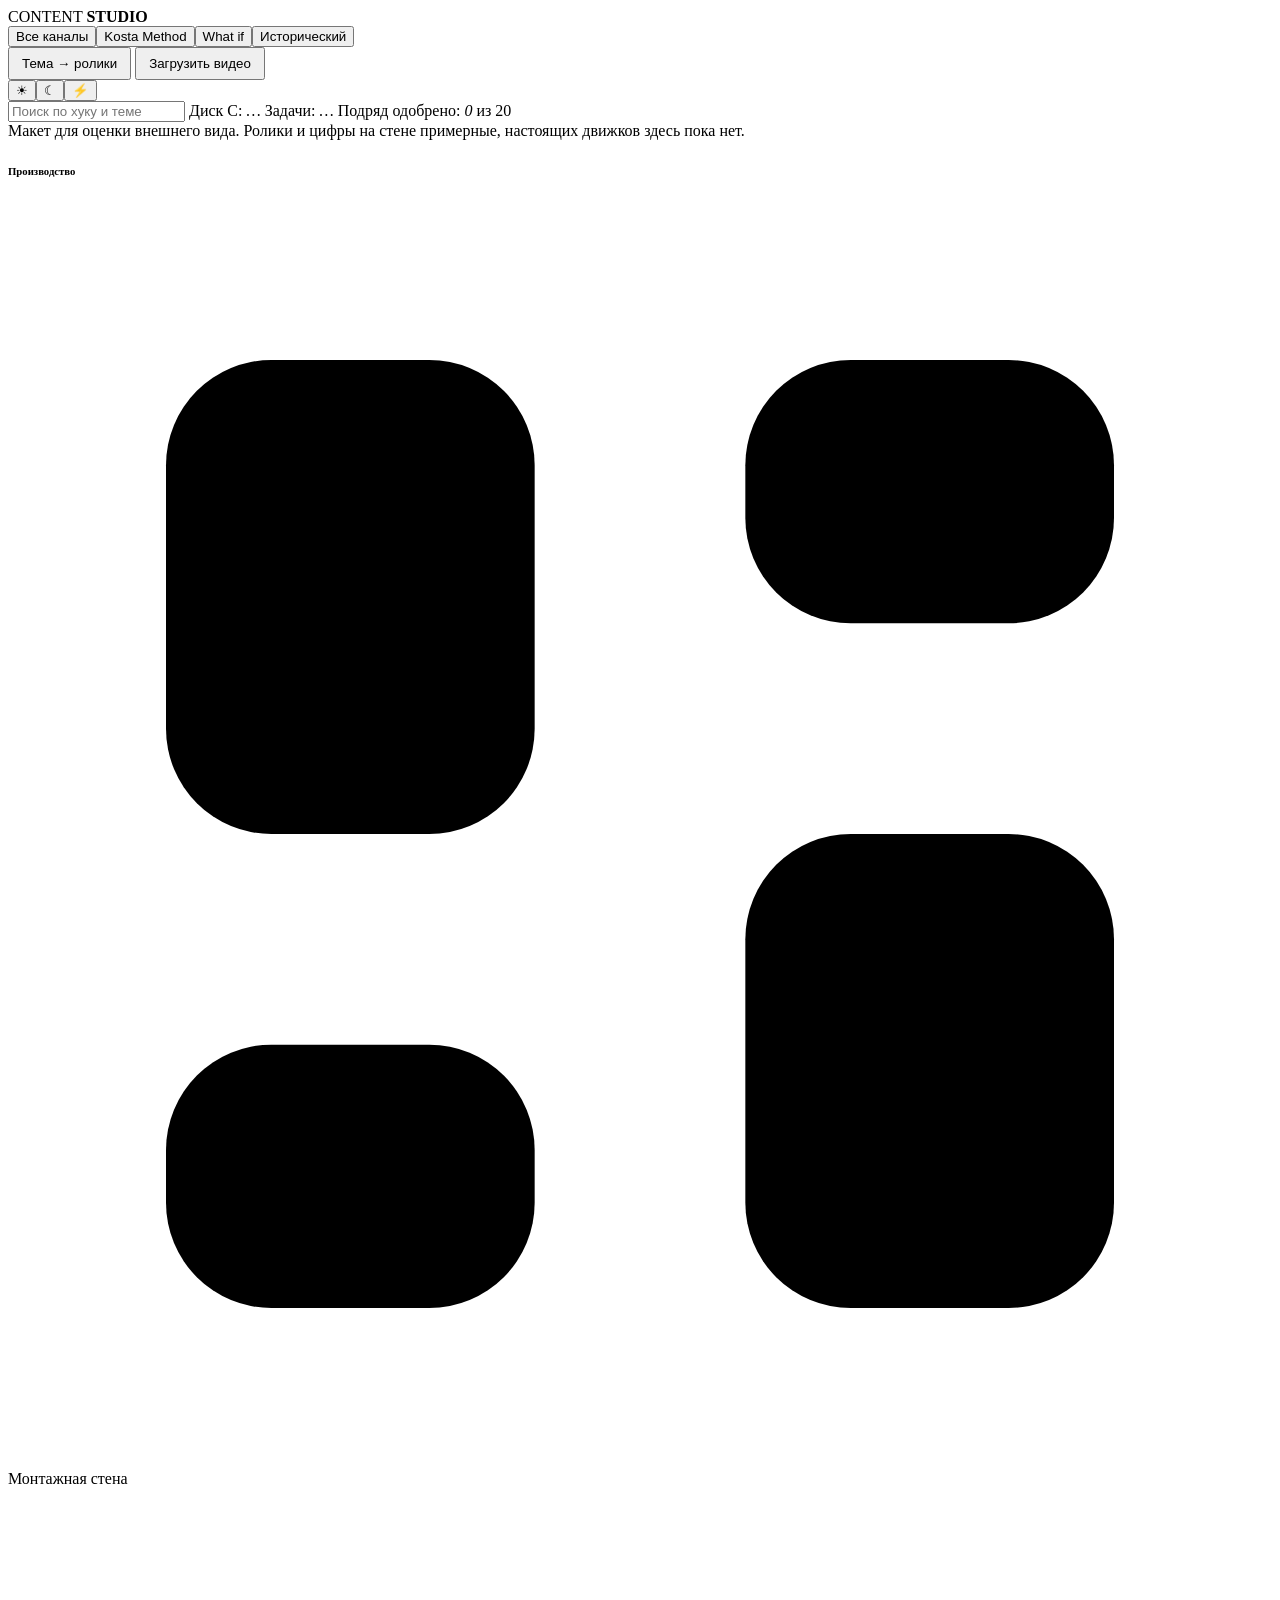
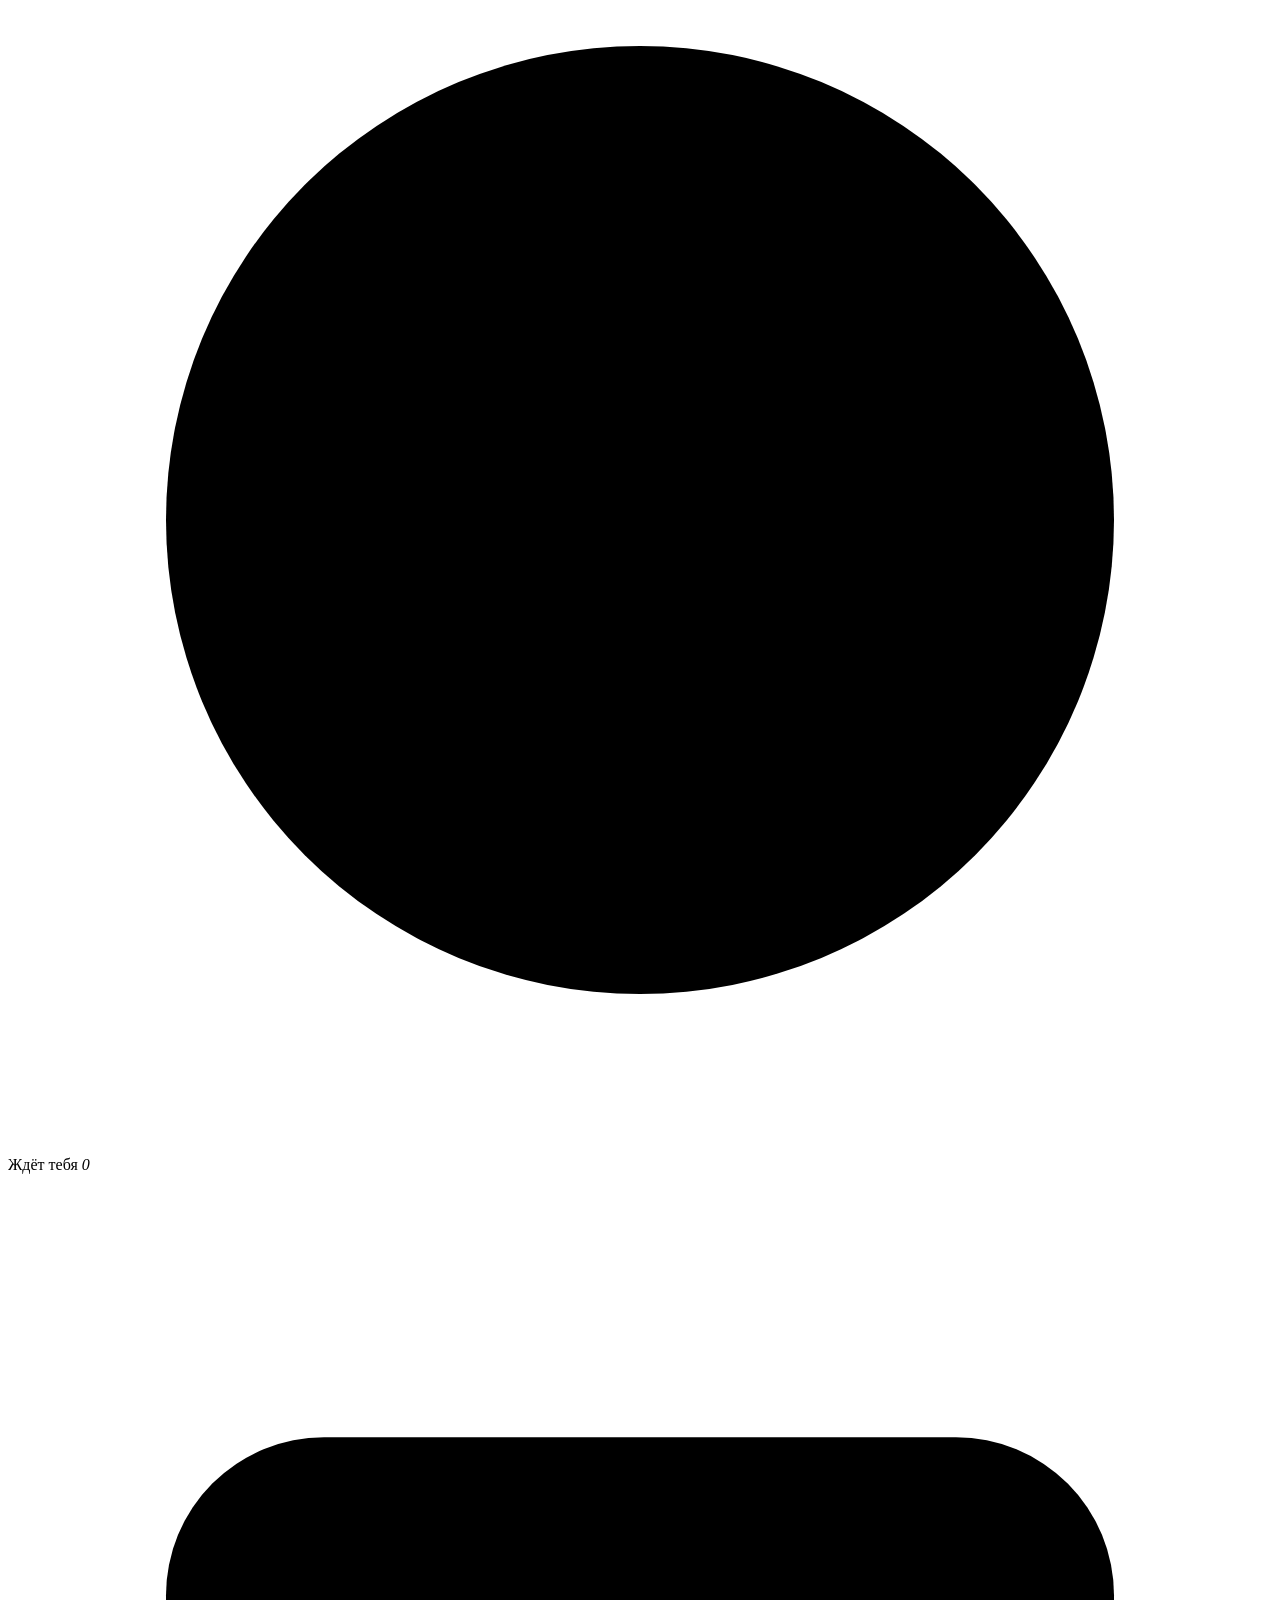
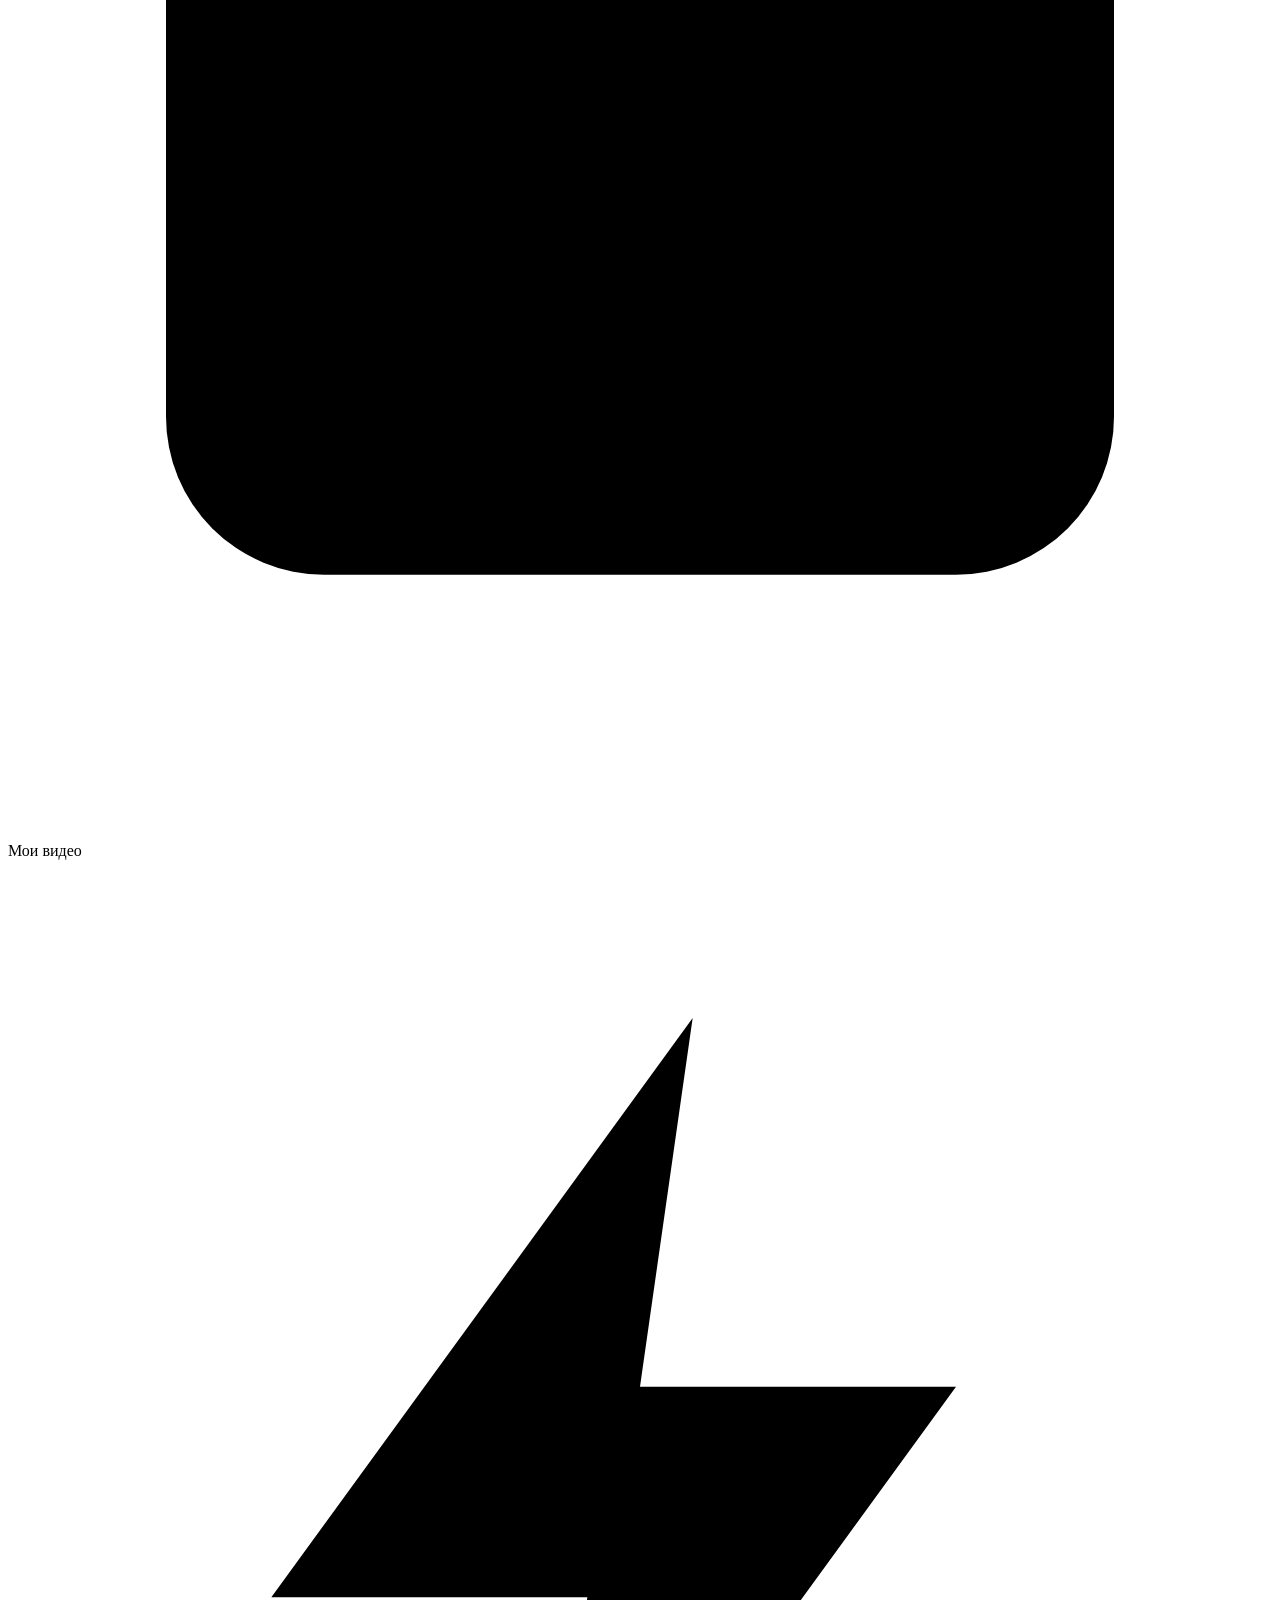
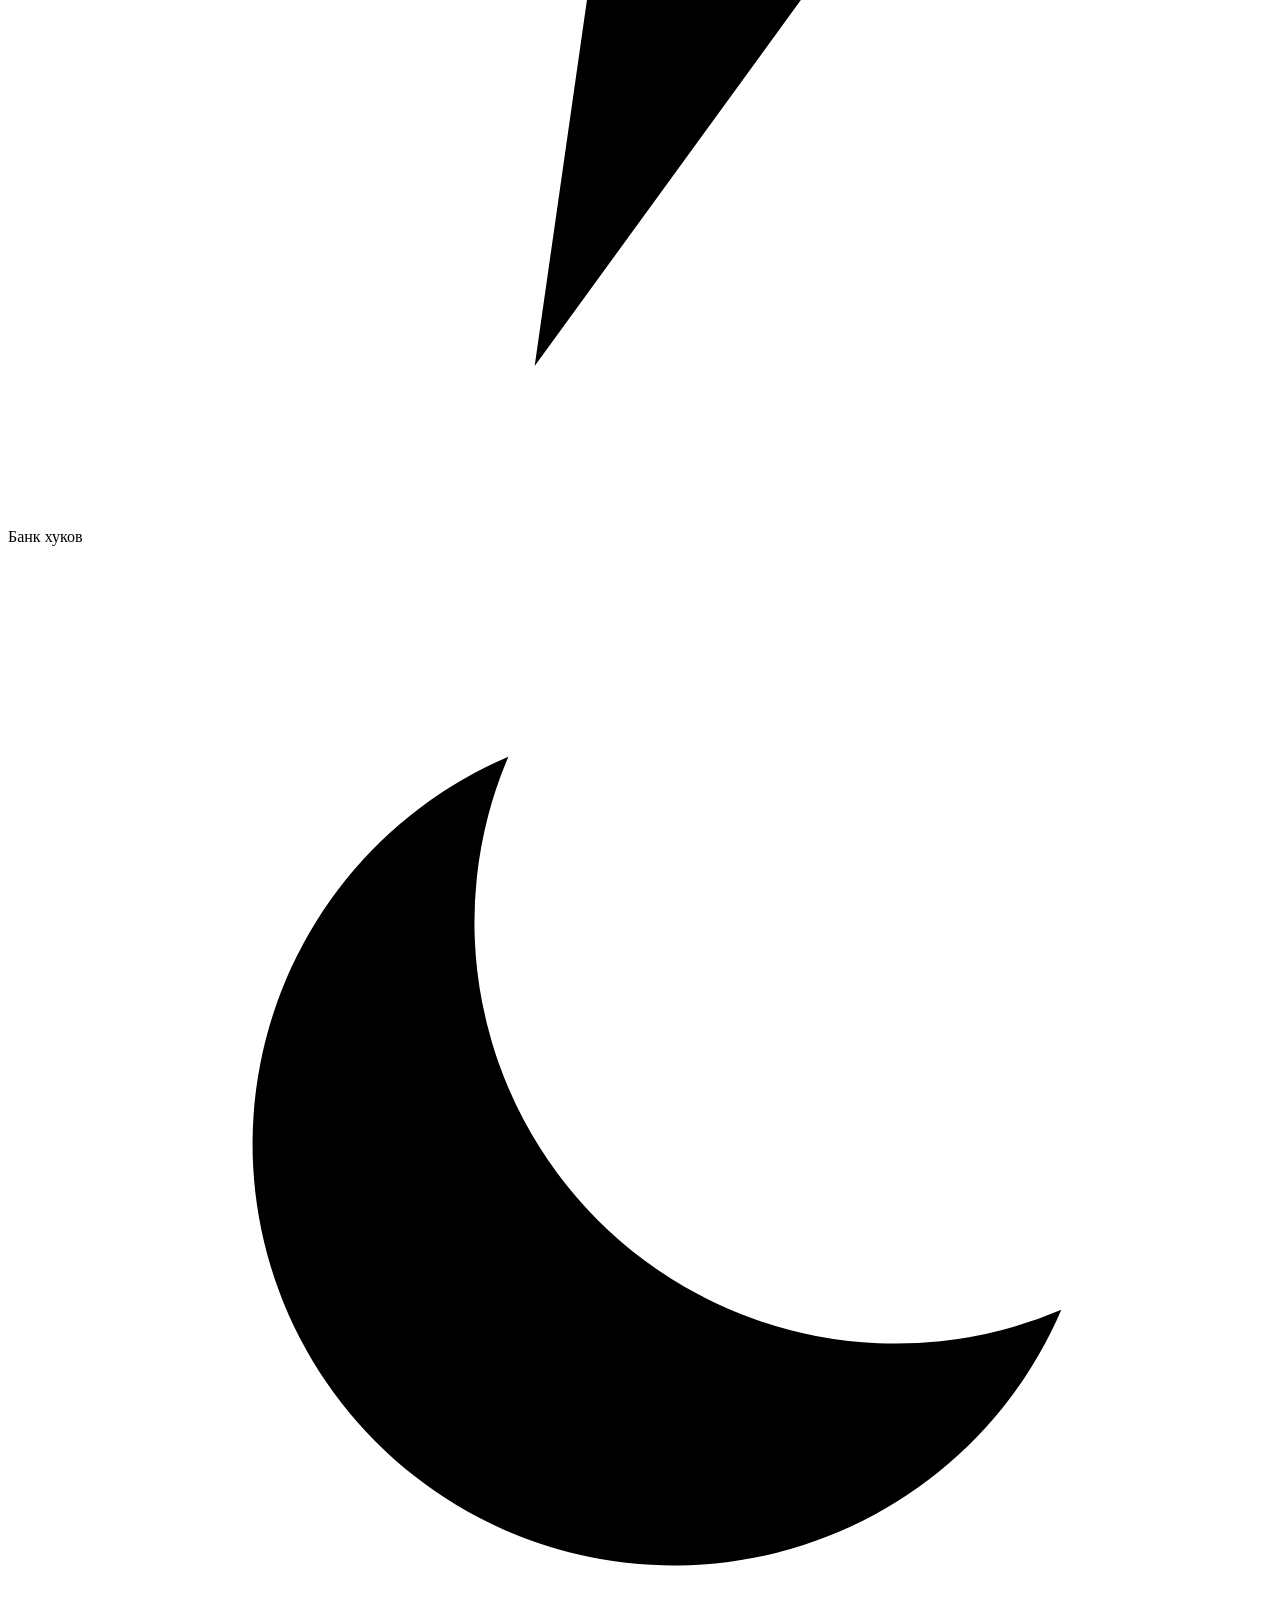
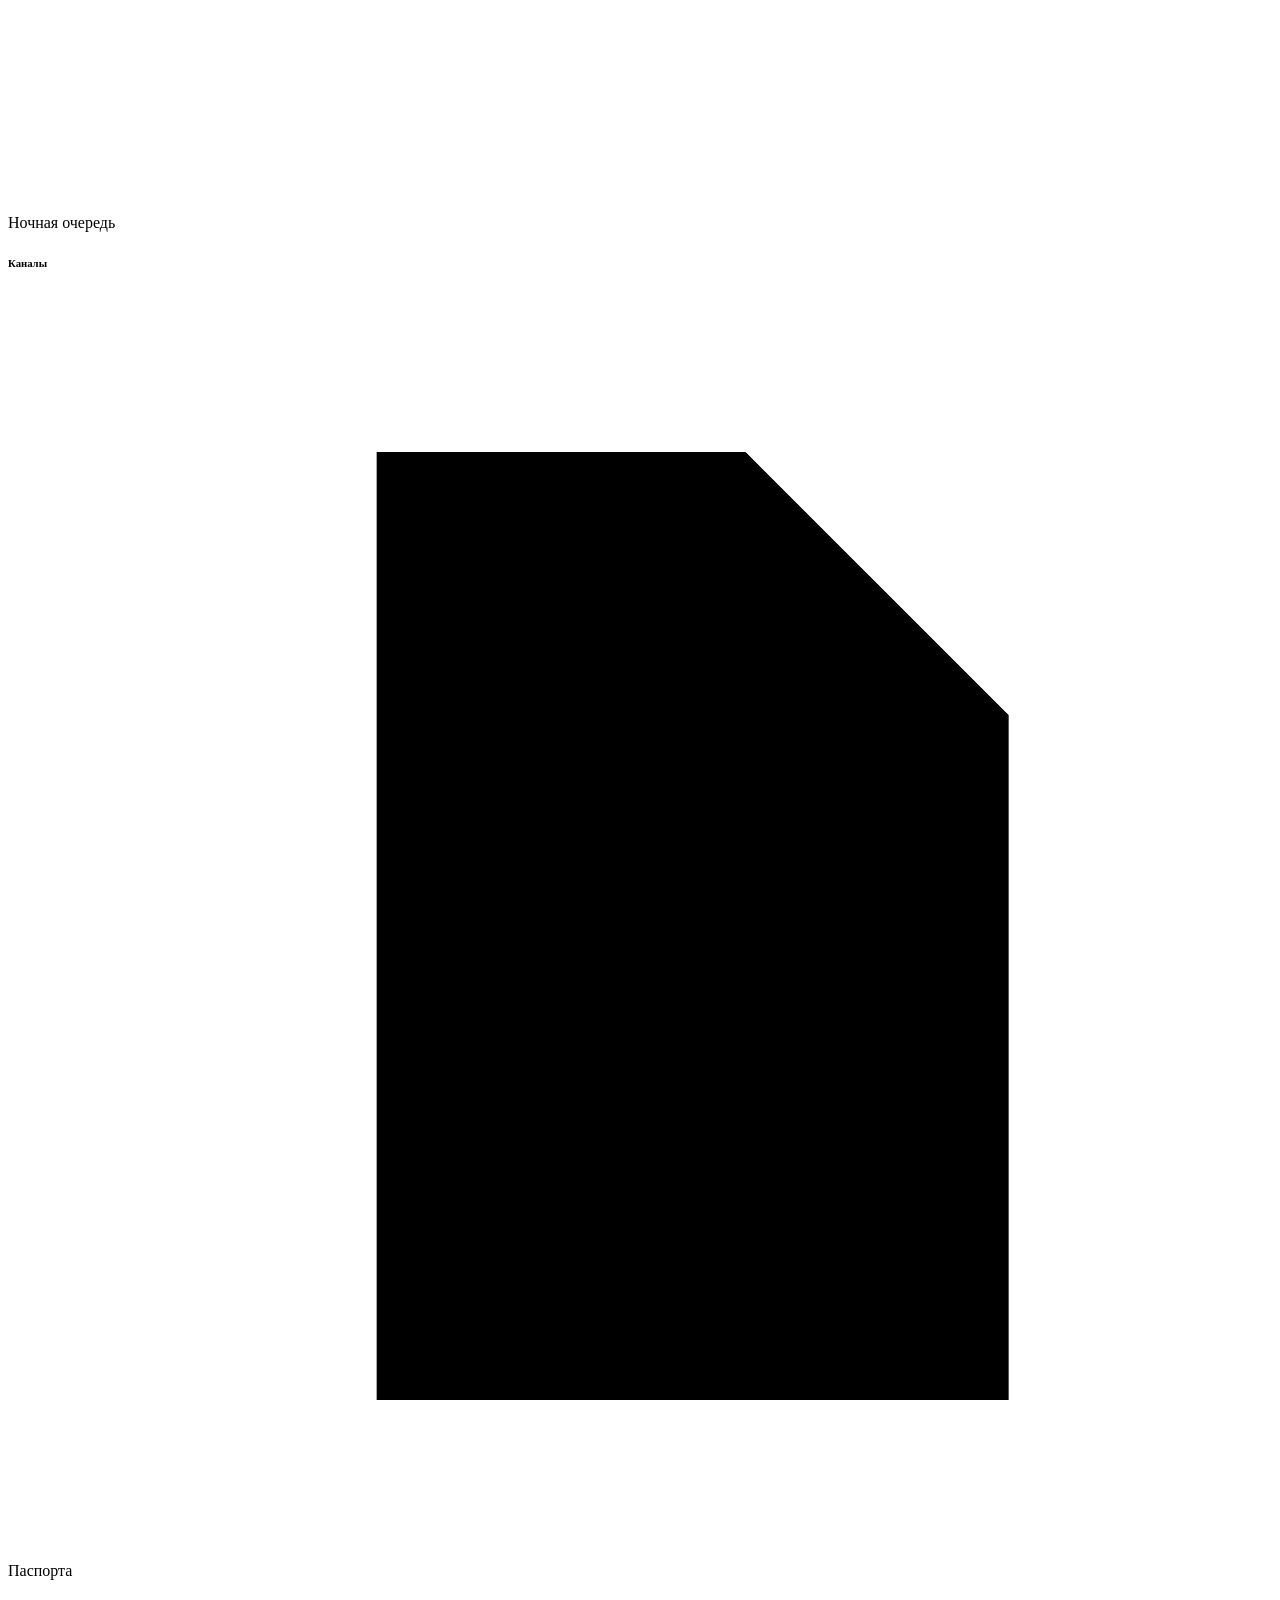
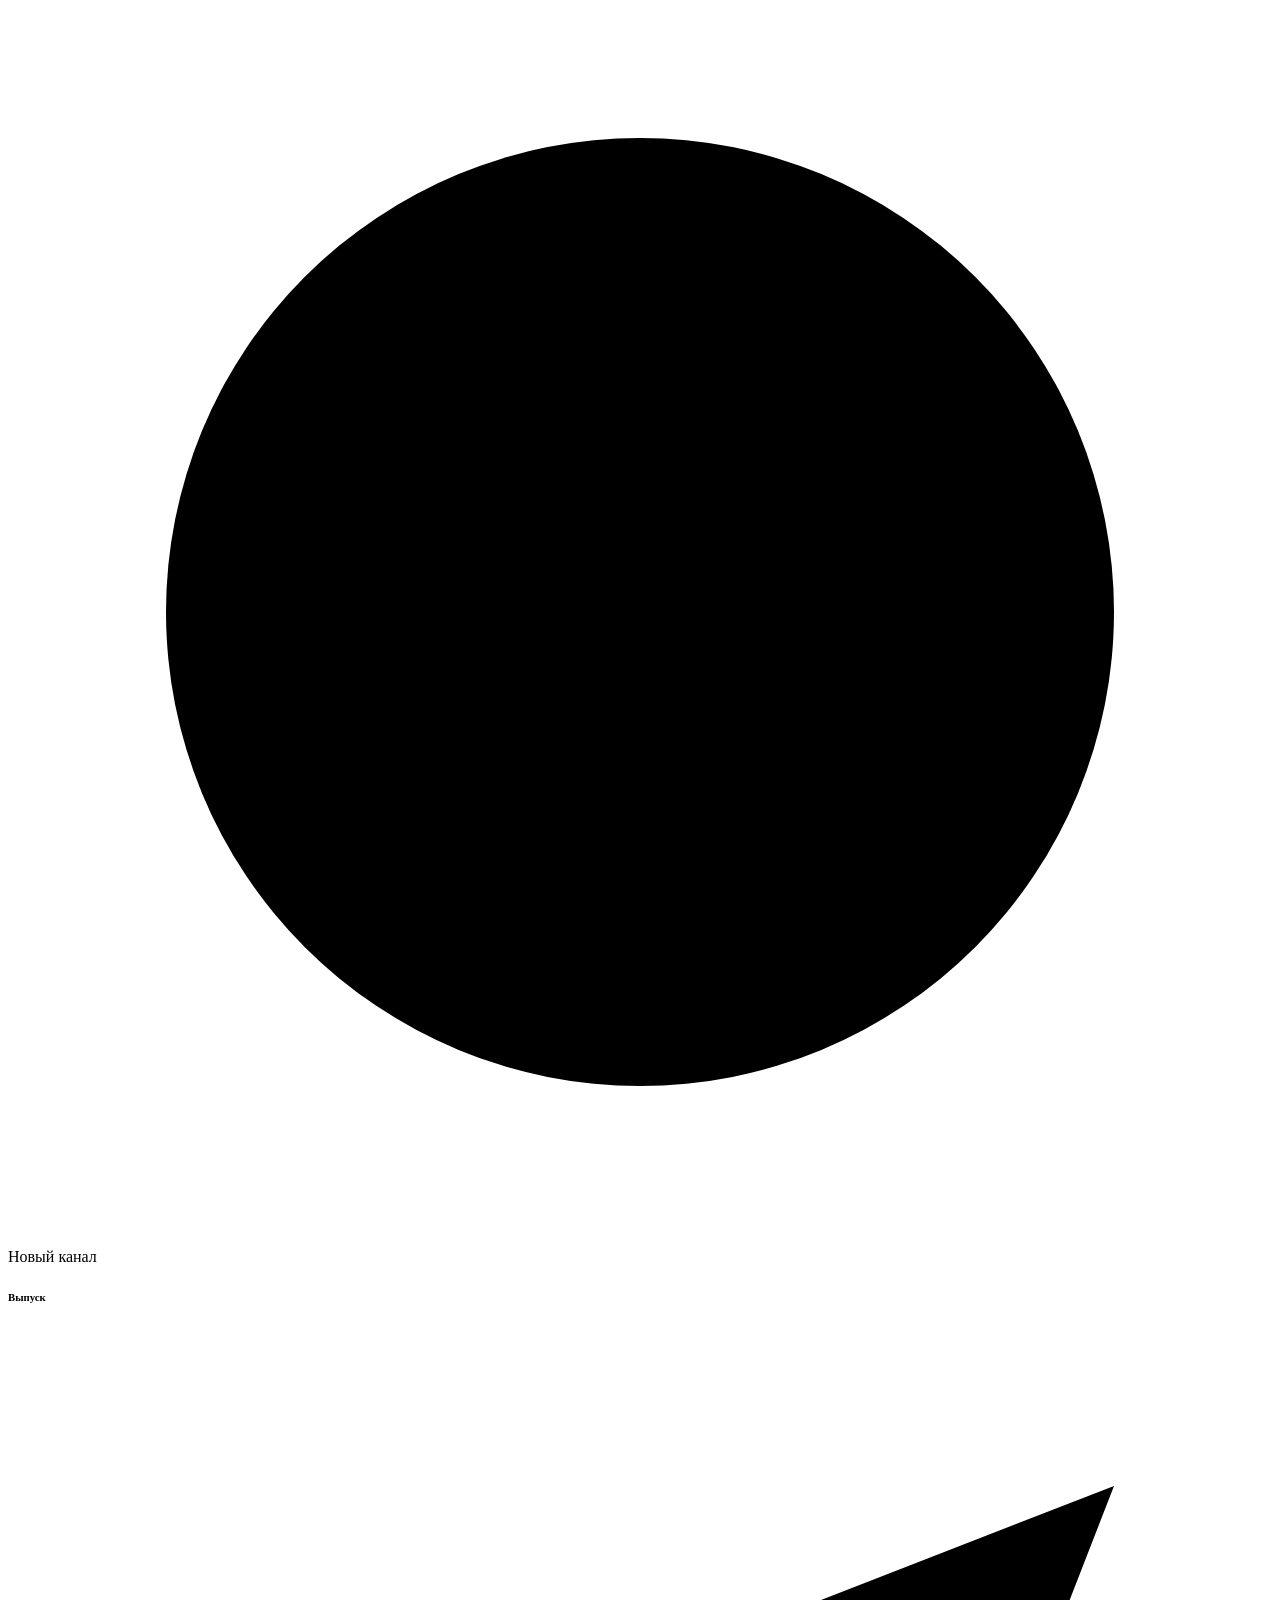
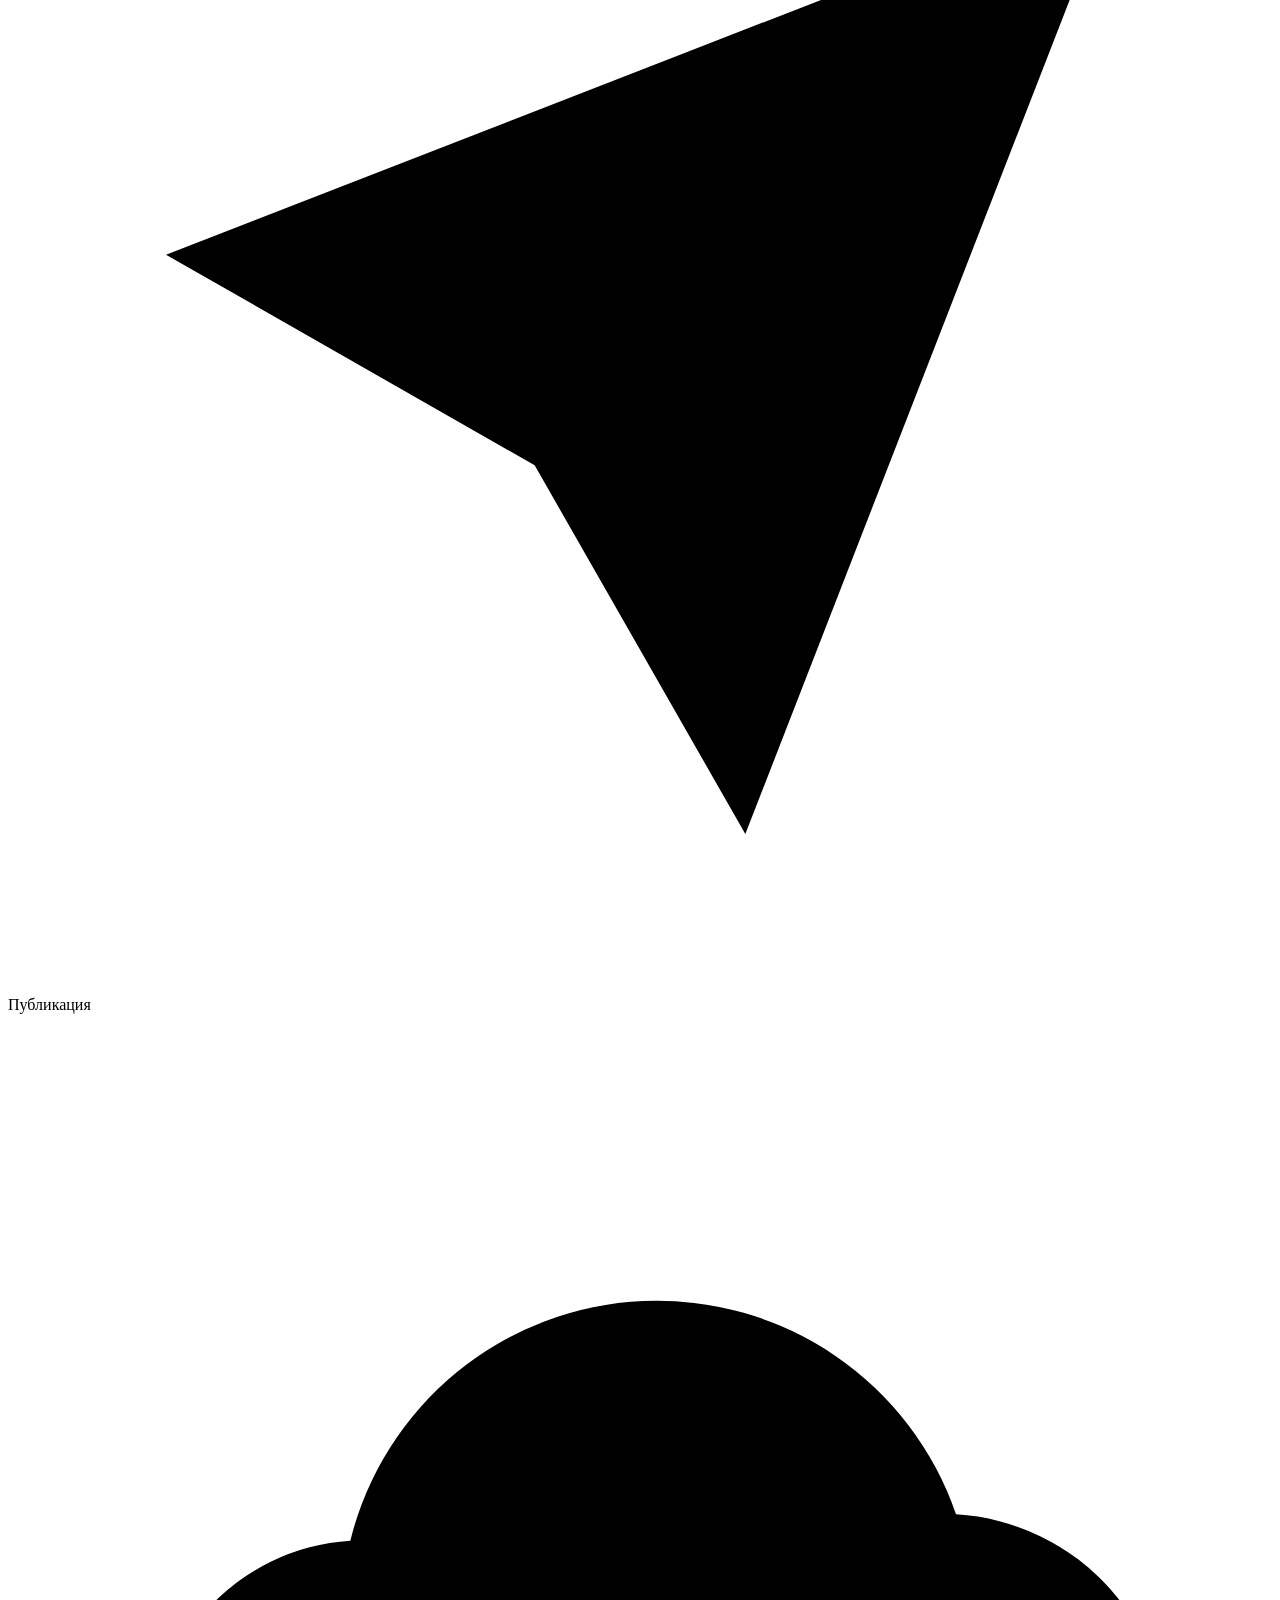
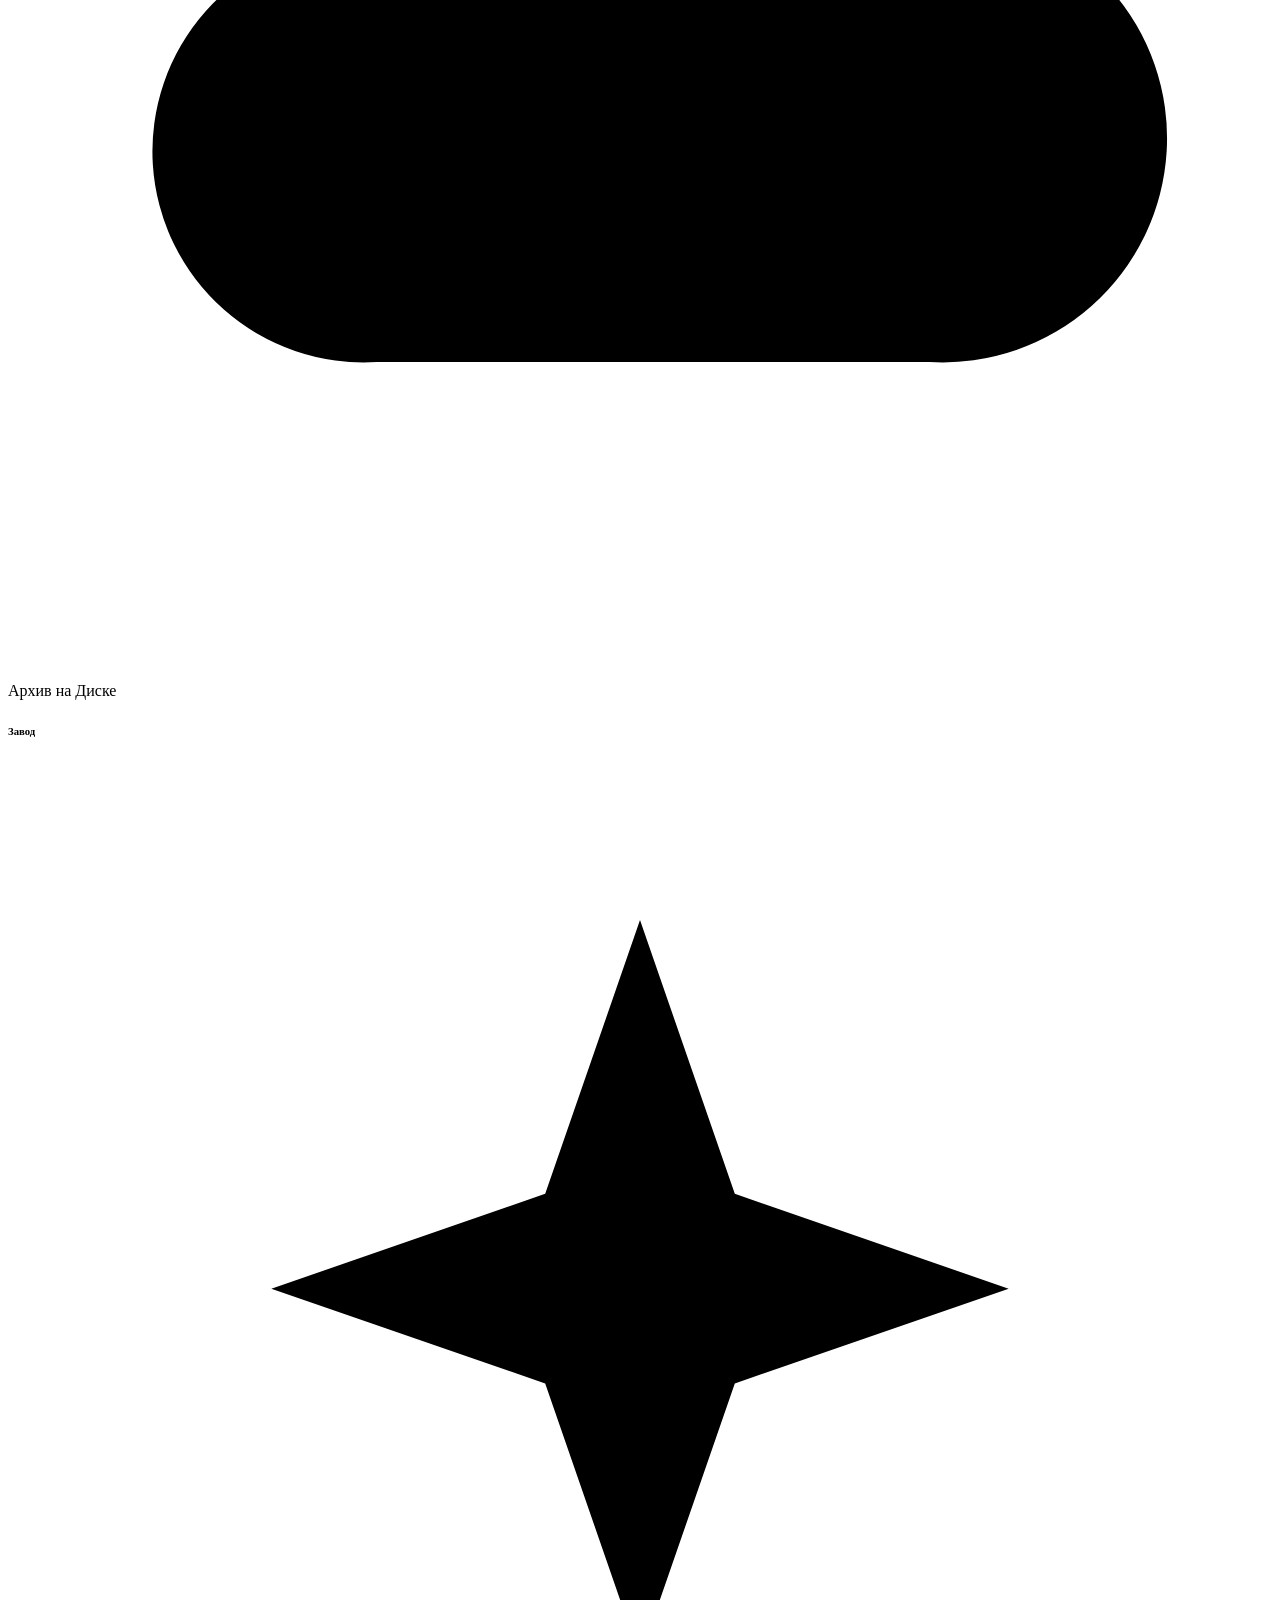
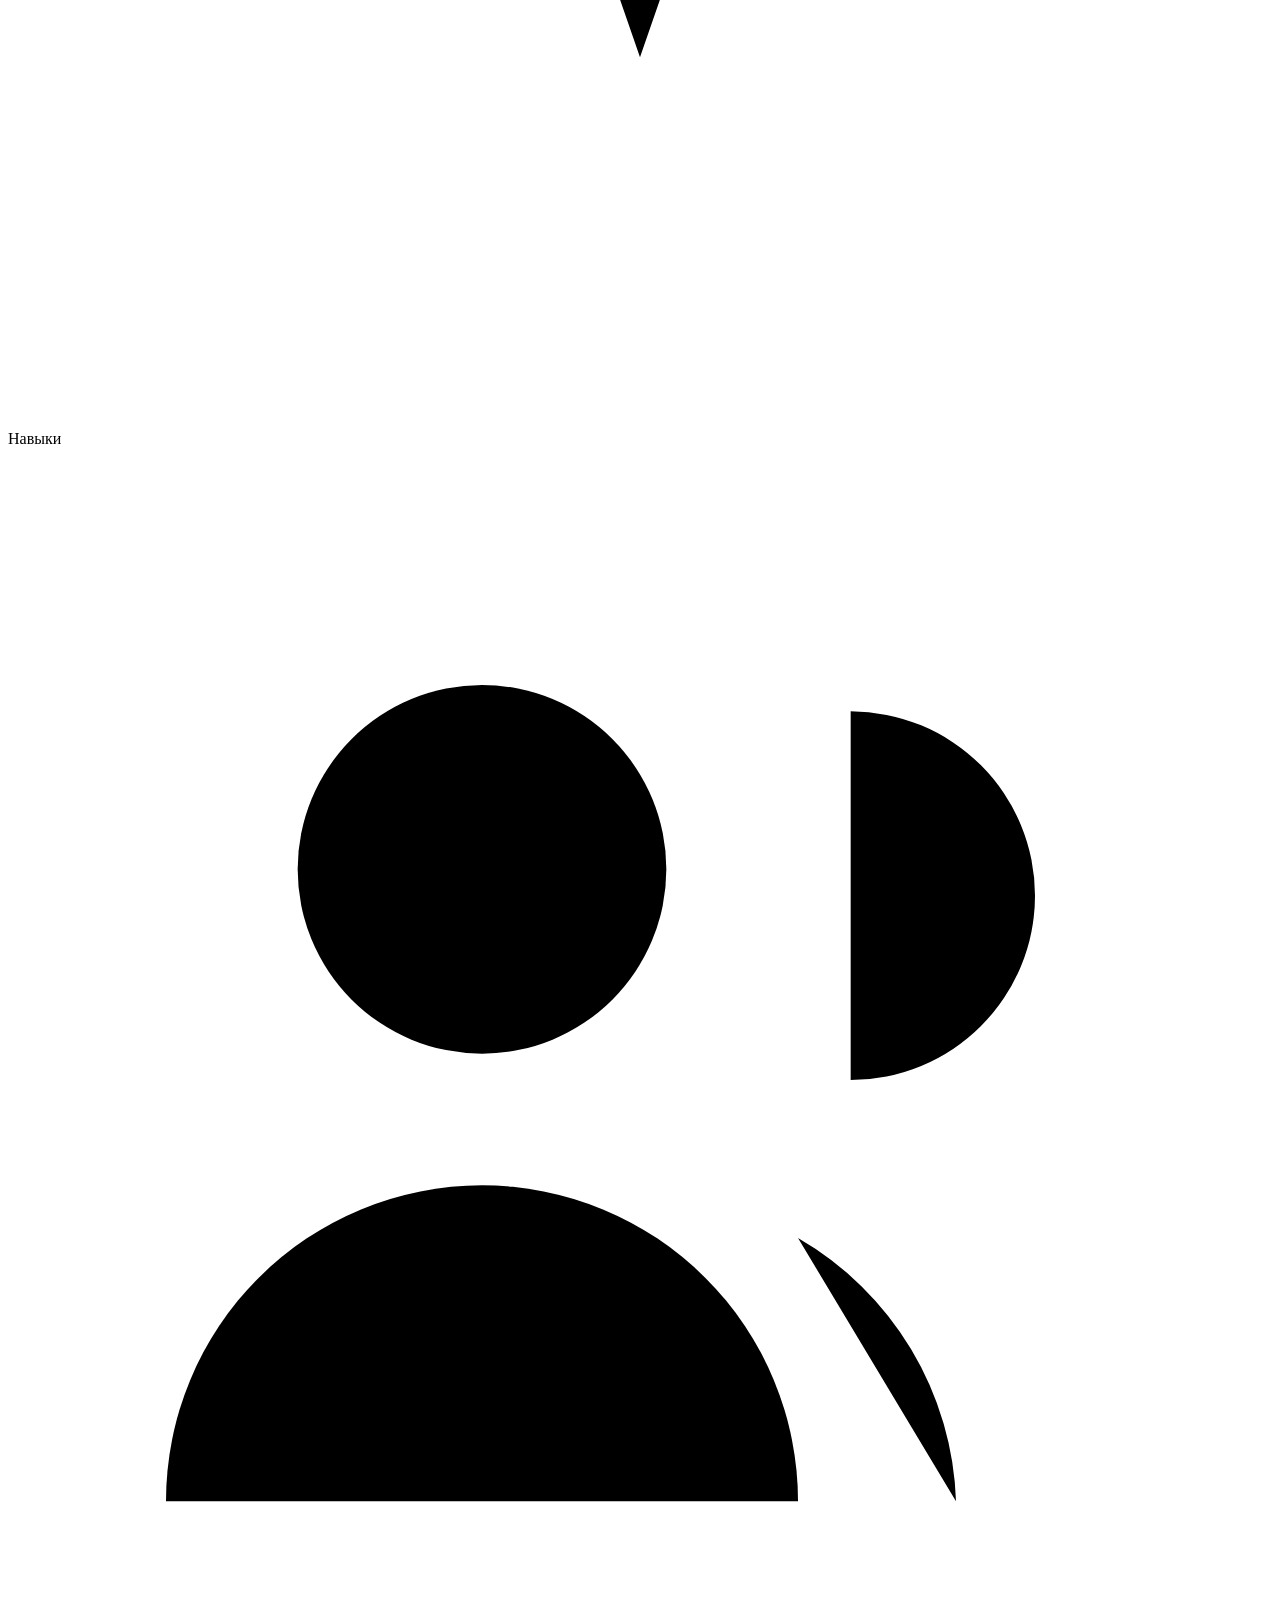
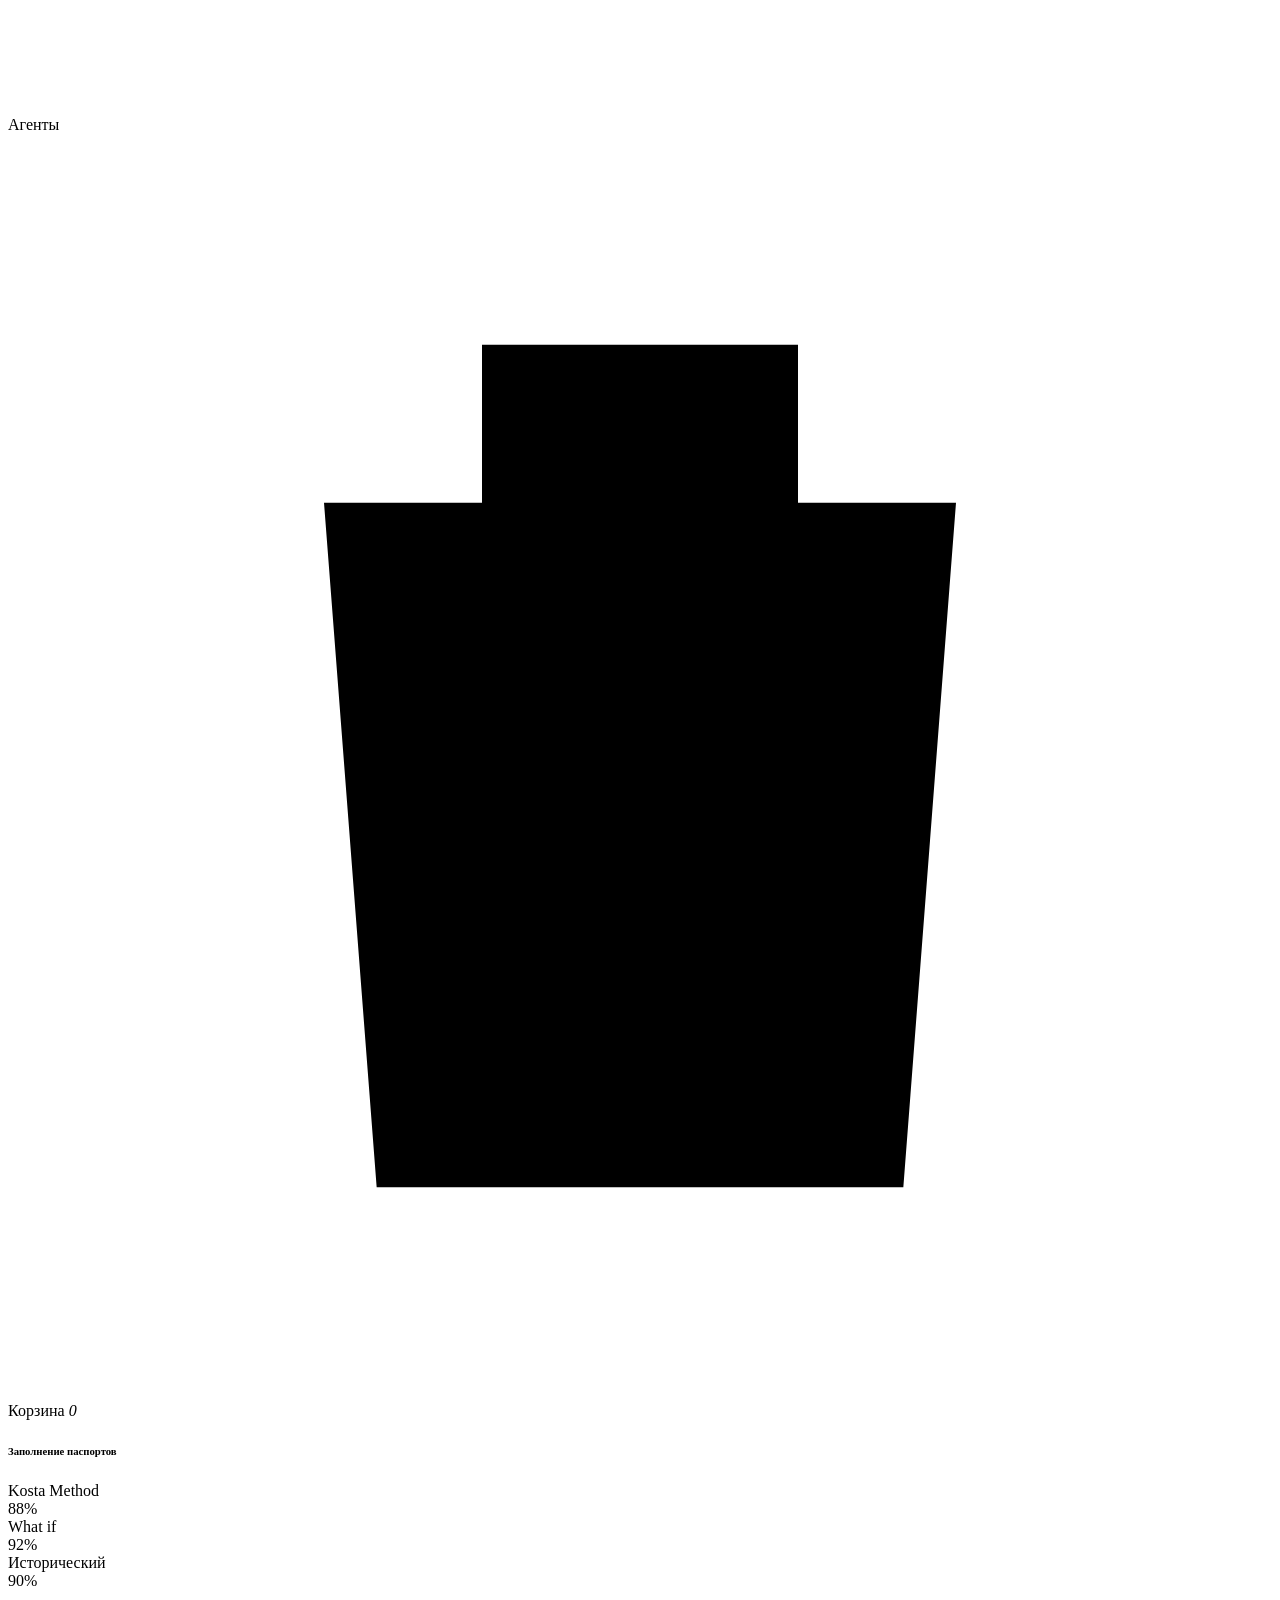
==== commit 2f69688a: "Три темы: светлая, тёмная (по умолчанию), кислотная; переключатель в верхней панели Co-Authored-By: " ====
--- a/app/index.html
+++ b/app/index.html
@@ -13,6 +13,7 @@
   <div class="tabs" id="tabs"></div>
   <button class="btn go" id="newtopic" style="padding:7px 12px">Тема → ролики</button>
   <button class="btn" id="upl" style="padding:7px 12px">Загрузить видео</button>
+  <div class="tabs" id="themeseg"><button class="tab" data-th="light" title="Светлая тема">☀</button><button class="tab" data-th="dark" title="Тёмная тема">☾</button><button class="tab" data-th="acid" title="Кислотная тема">⚡</button></div>
   <input class="search" placeholder="Поиск по хуку и теме">
   <span class="chip" id="diskchip">Диск C: <i>…</i></span>
   <span class="chip" id="jobchip">Задачи: <i>…</i></span>
@@ -42,7 +43,6 @@
   <div class="pp">What if<div class="bar2"><span style="width:92%"></span></div>92%</div>
   <div class="pp">Исторический<div class="bar2"><span style="width:90%"></span></div>90%</div>
   <a id="navcl" style="margin-top:auto;font-size:13px;color:var(--muted)"><svg viewBox="0 0 24 24"><circle cx="12" cy="8" r="4"/><path d="M4 21a8 8 0 0 1 16 0"/></svg>Вид клиента (демо)</a>
-  <a id="themebtn" style="font-size:13px;color:var(--muted)"><svg viewBox="0 0 24 24"><circle cx="12" cy="12" r="4"/><path d="M12 2v2M12 20v2M4.9 4.9l1.4 1.4M17.7 17.7l1.4 1.4M2 12h2M20 12h2M4.9 19.1l1.4-1.4M17.7 6.3l1.4-1.4"/></svg><span id="themelbl">Тема: авто</span></a>
 </nav>
 
 <main class="wall">
@@ -307,8 +307,8 @@
   UPLOADING=false;$('#ug').disabled=false;$('#ug').textContent='Загрузить';UFILES=[];$('#ufile').value='';
   if(done){view='lib';libView();setTimeout(()=>{$('#umodal').classList.remove('on')},900)}}
 // ---- theme: auto / light / dark
-function themeNext(){let t='auto';try{t=localStorage.getItem('theme')||'auto'}catch{}const n={auto:'light',light:'dark',dark:'auto'}[t];try{localStorage.setItem('theme',n)}catch{}themeApply()}
-function themeApply(){let t='auto';try{t=localStorage.getItem('theme')||'auto'}catch{}const r=document.documentElement;if(t==='auto')r.removeAttribute('data-theme');else r.setAttribute('data-theme',t);const l=$('#themelbl');if(l)l.textContent='Тема: '+{auto:'авто',light:'светлая',dark:'тёмная'}[t]}
+function themeSet(v){try{localStorage.setItem('theme',v)}catch{}themeApply()}
+function themeApply(){let t='dark';try{t=localStorage.getItem('theme')||'dark'}catch{}const qp=new URLSearchParams(location.search).get('theme');if(qp)t=qp;if(!['light','dark','acid'].includes(t))t='dark';document.documentElement.setAttribute('data-theme',t);document.querySelectorAll('#themeseg .tab').forEach(b=>b.classList.toggle('on',b.dataset.th===t))}
 themeApply();
 
 const gm=(t,h)=>{$('#gt').textContent=t;$('#gb').innerHTML=h;$('#gmodal').classList.add('on')};
@@ -419,7 +419,7 @@
   if(e.target.closest('#ux')){$('#umodal').classList.remove('on');return}
   if(e.target.closest('#bartog')){const b=document.querySelector('footer.bar');b.classList.toggle('open');$('#bartog').textContent=b.classList.contains('open')?'Скрыть схему':'Показать схему ролика';return}
   if(e.target.closest('#upick')){$('#ufile').click();return}
-  if(e.target.closest('#themebtn')){themeNext();return}
+  const th=e.target.closest('[data-th]');if(th){themeSet(th.dataset.th);return}
   if(e.target.closest('#ug')){if(!UFILES.length){alert('Сначала выбери видеофайлы.');return}if(UPLOADING)return;uploadAll();return}
   if(e.target.closest('#newch')){pstart();return}
   if(e.target.closest('#navpp')){pstart();pa=['Kosta Method: упражнения и привычки.','KM Editorial: бумага, одно золото, Montserrat, всё на сетке.','Графика и мультяшная Таня 1–2 раза; позже живое видео Тетяны.','','','Английский; рилсы 30 с.','Instagram @kosta_method, TikTok, YouTube Shorts.','Слово BOTTLE в директ.','«−10 кг за 30 дней», «до/после», выдуманные цифры.'];pbase=1;pstepRender();return}
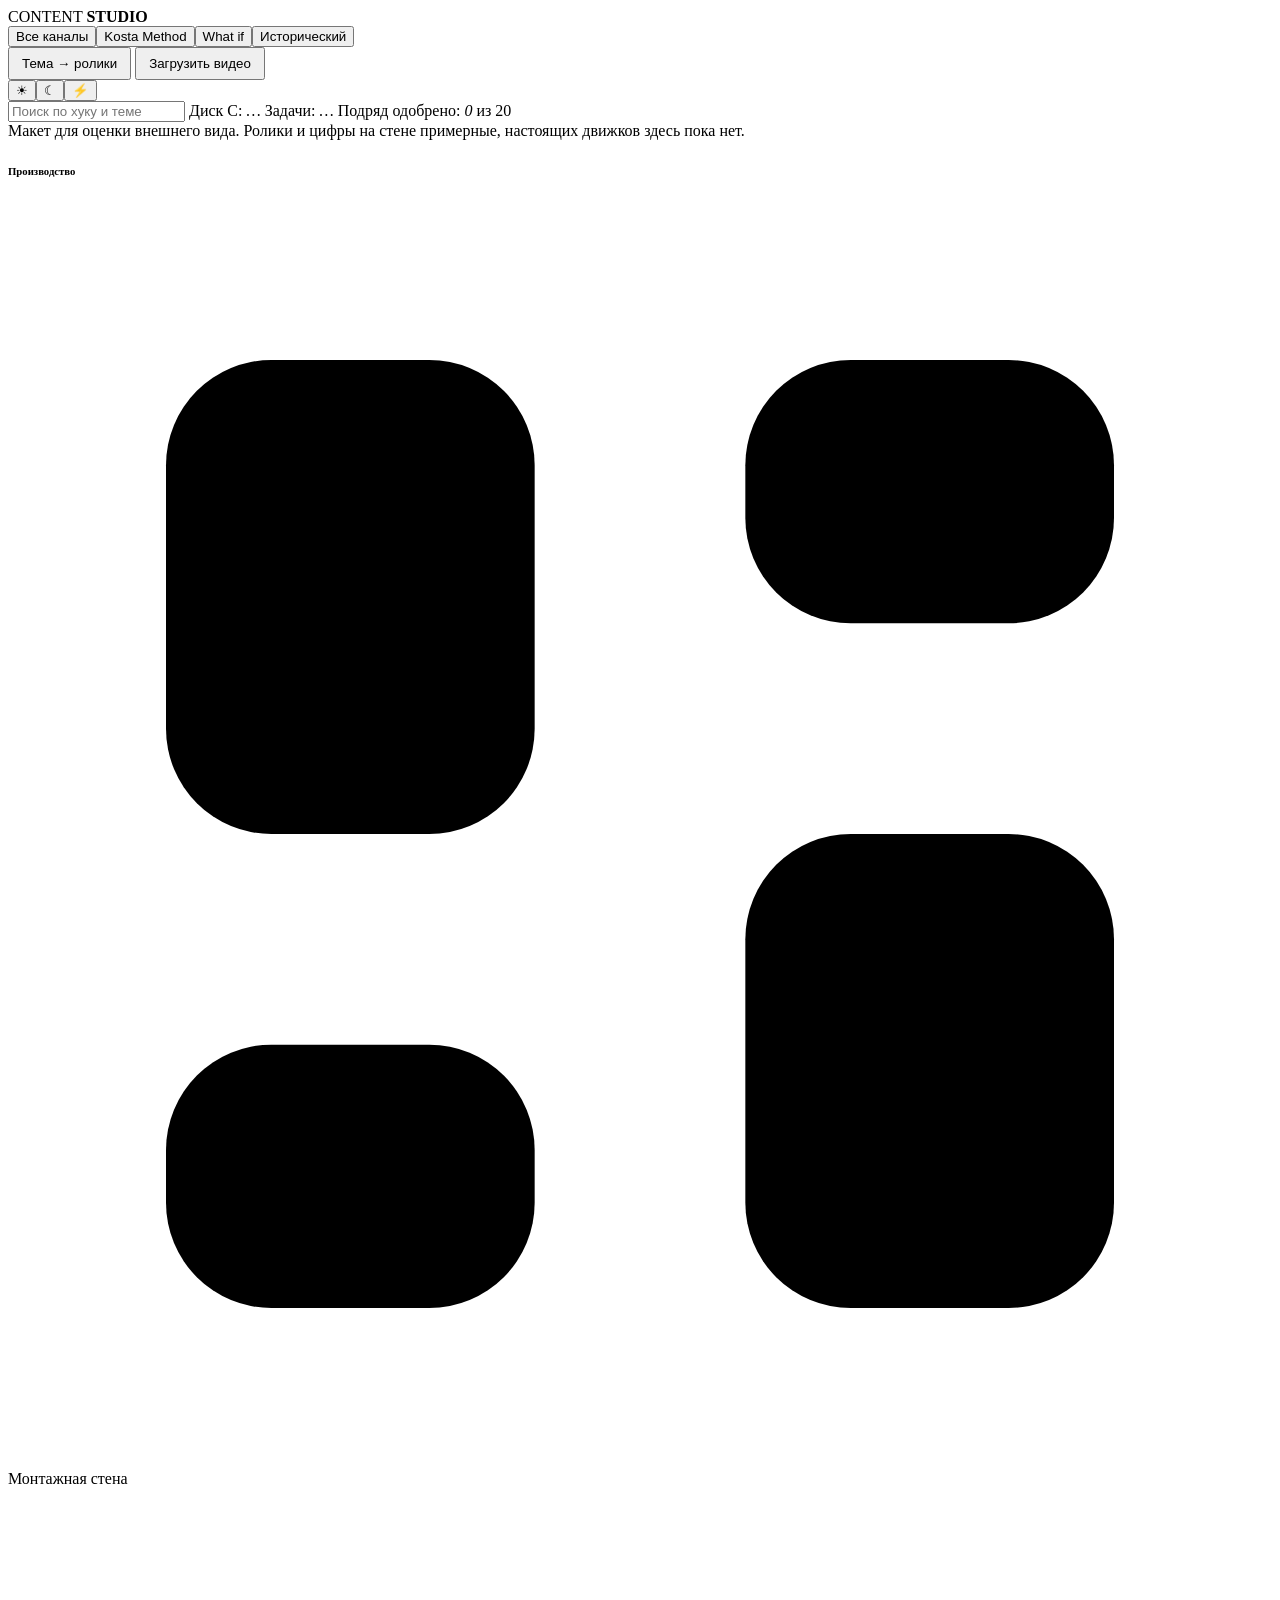
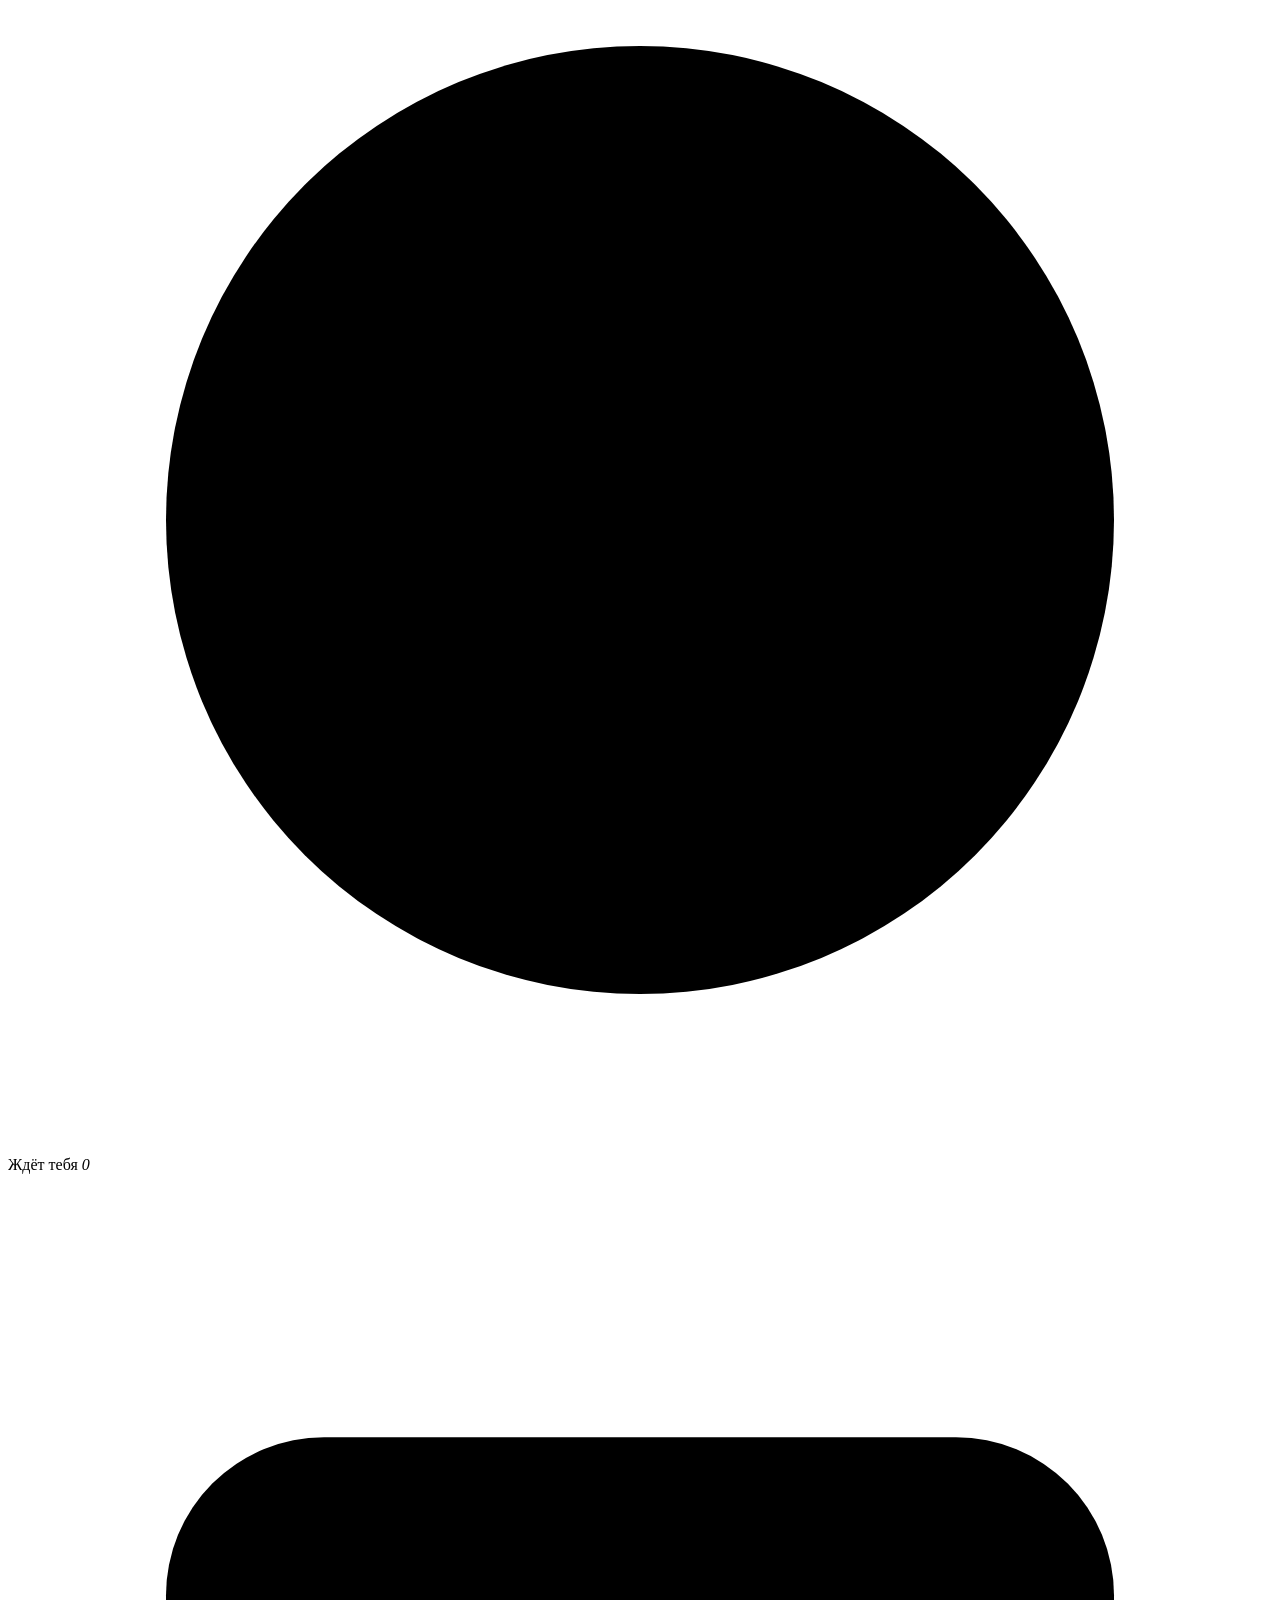
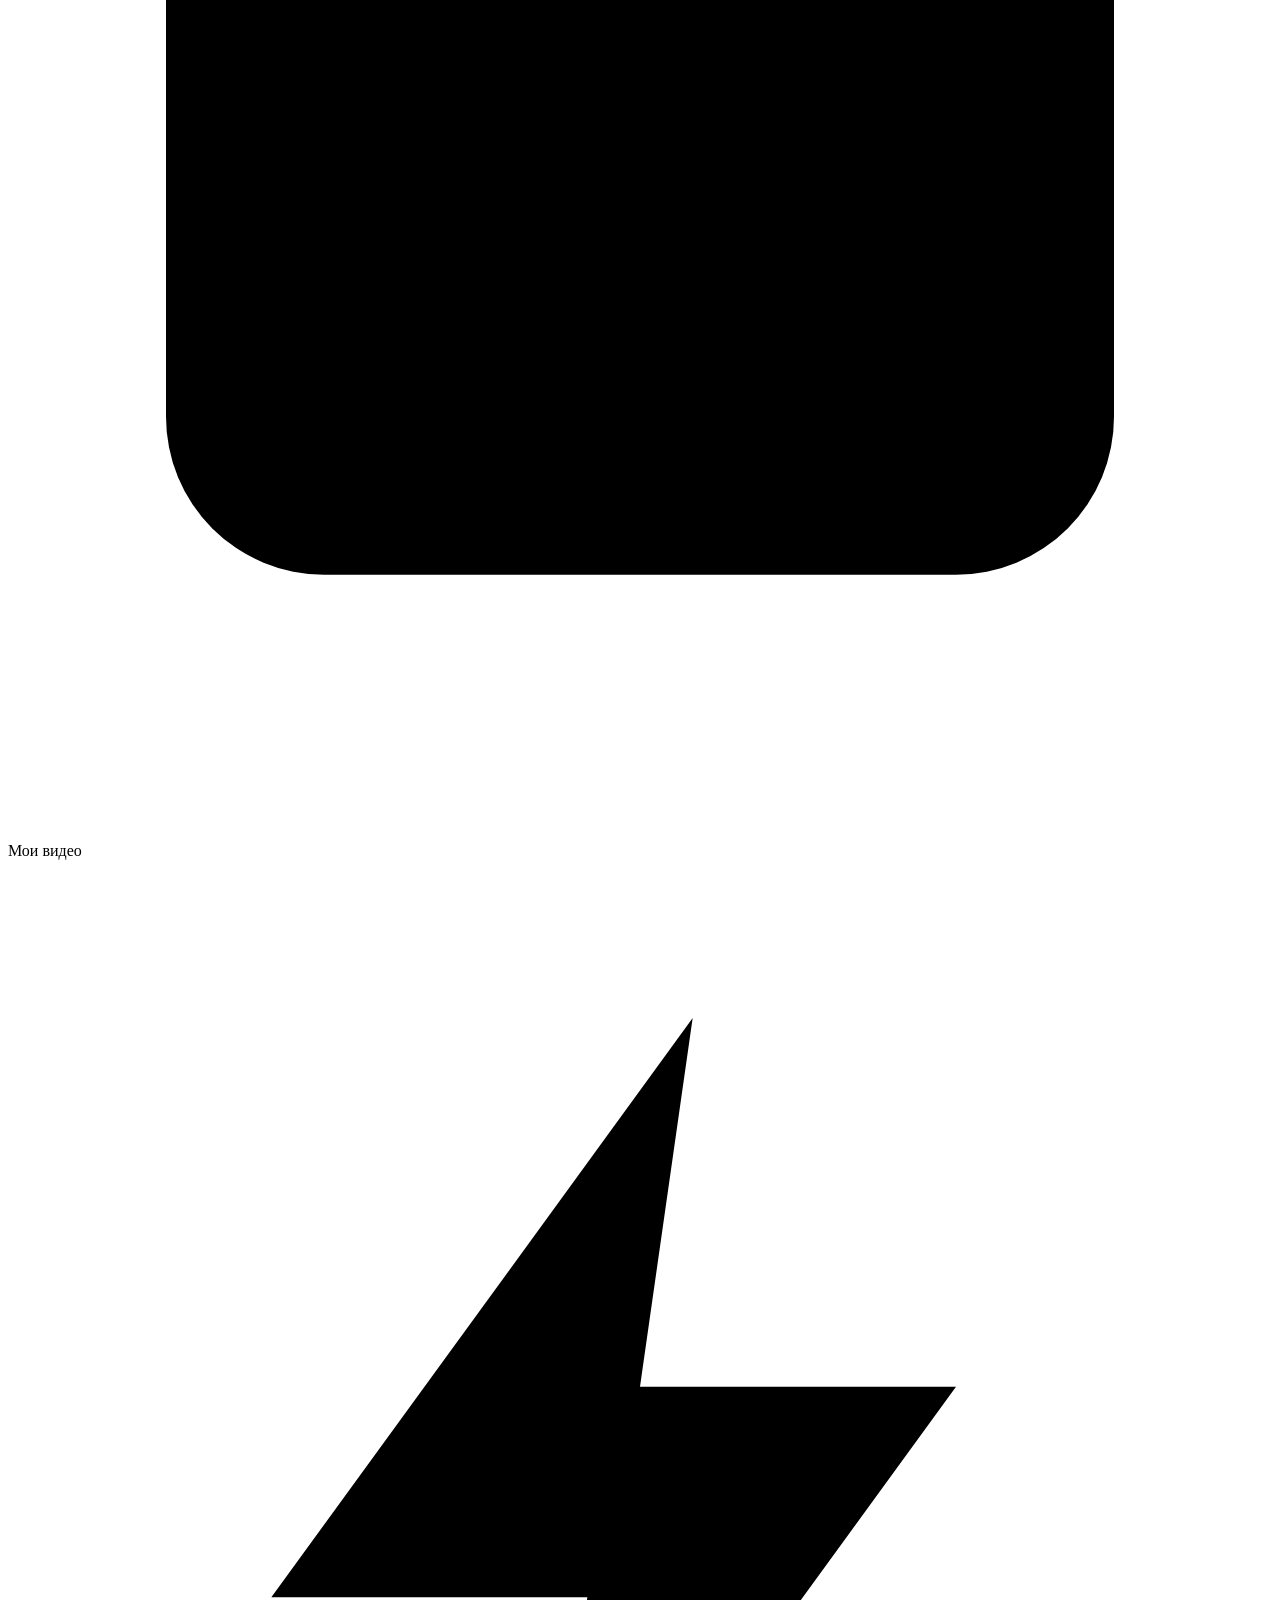
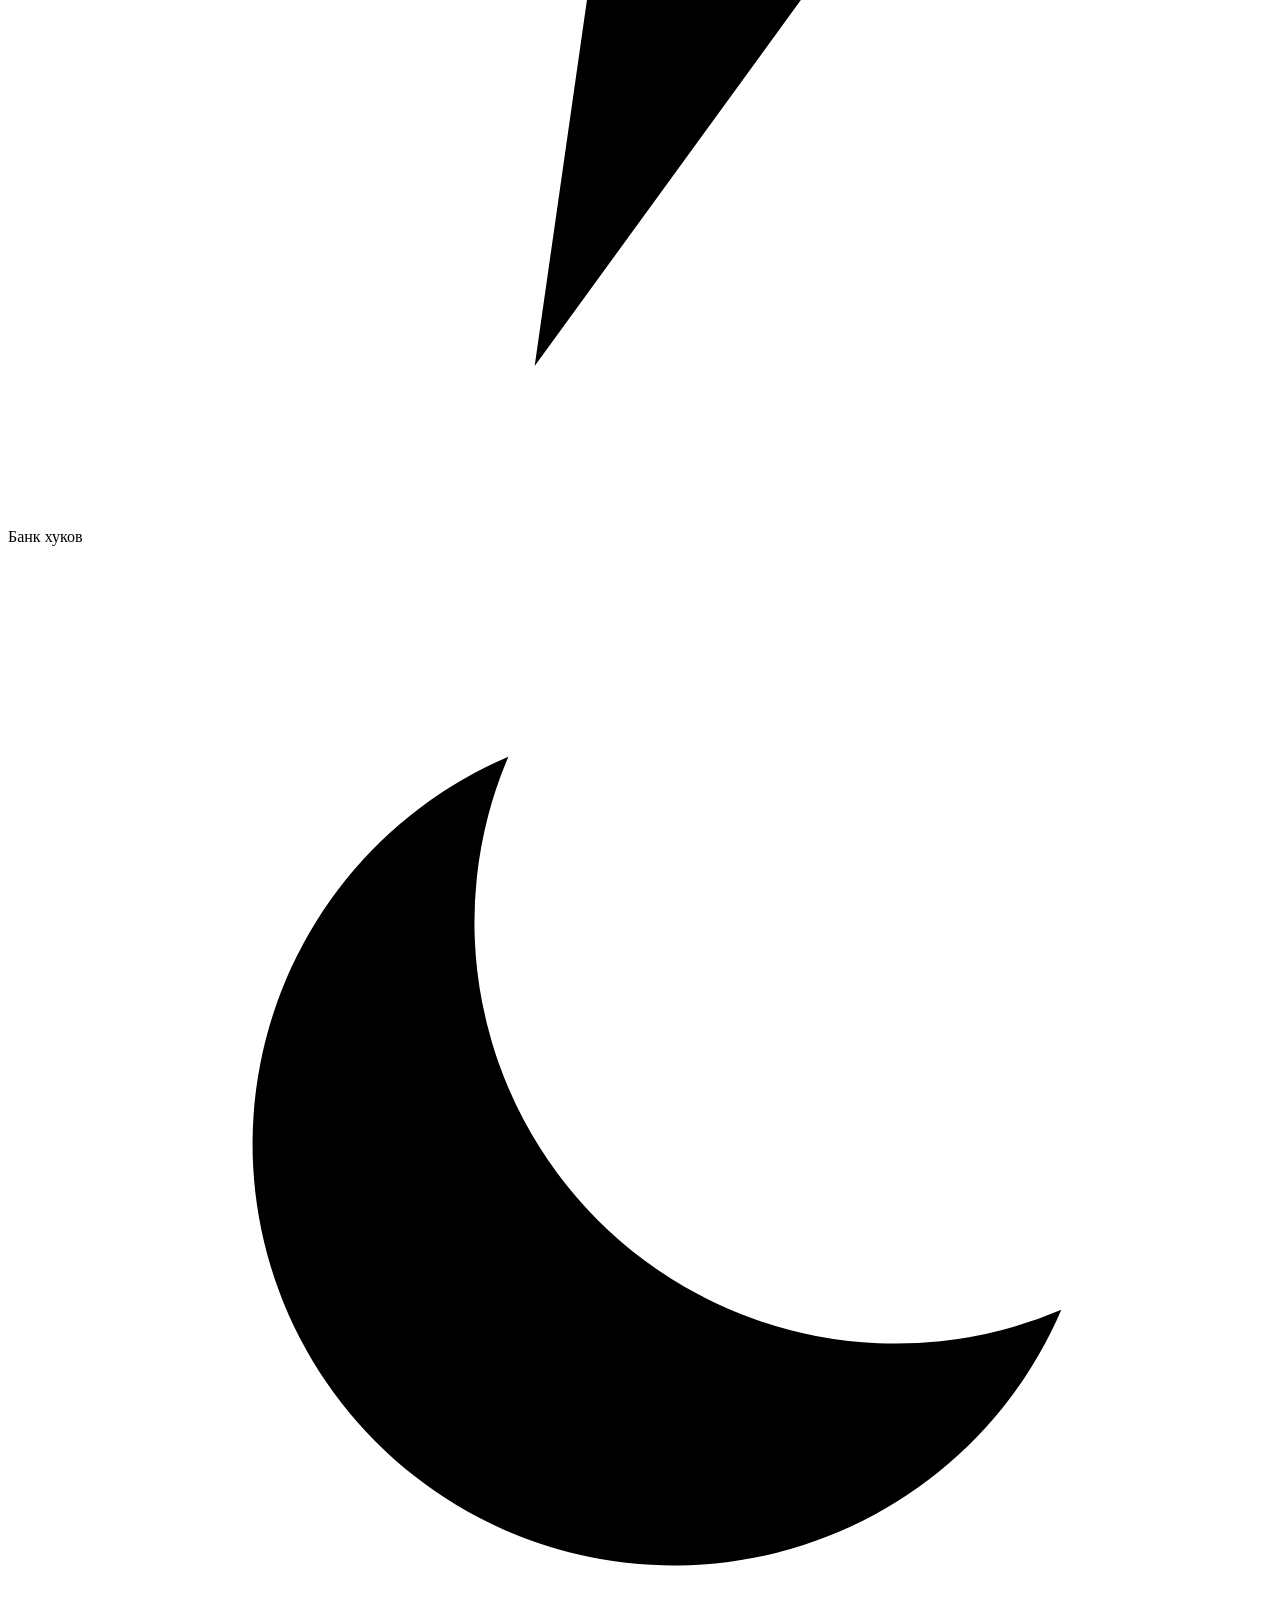
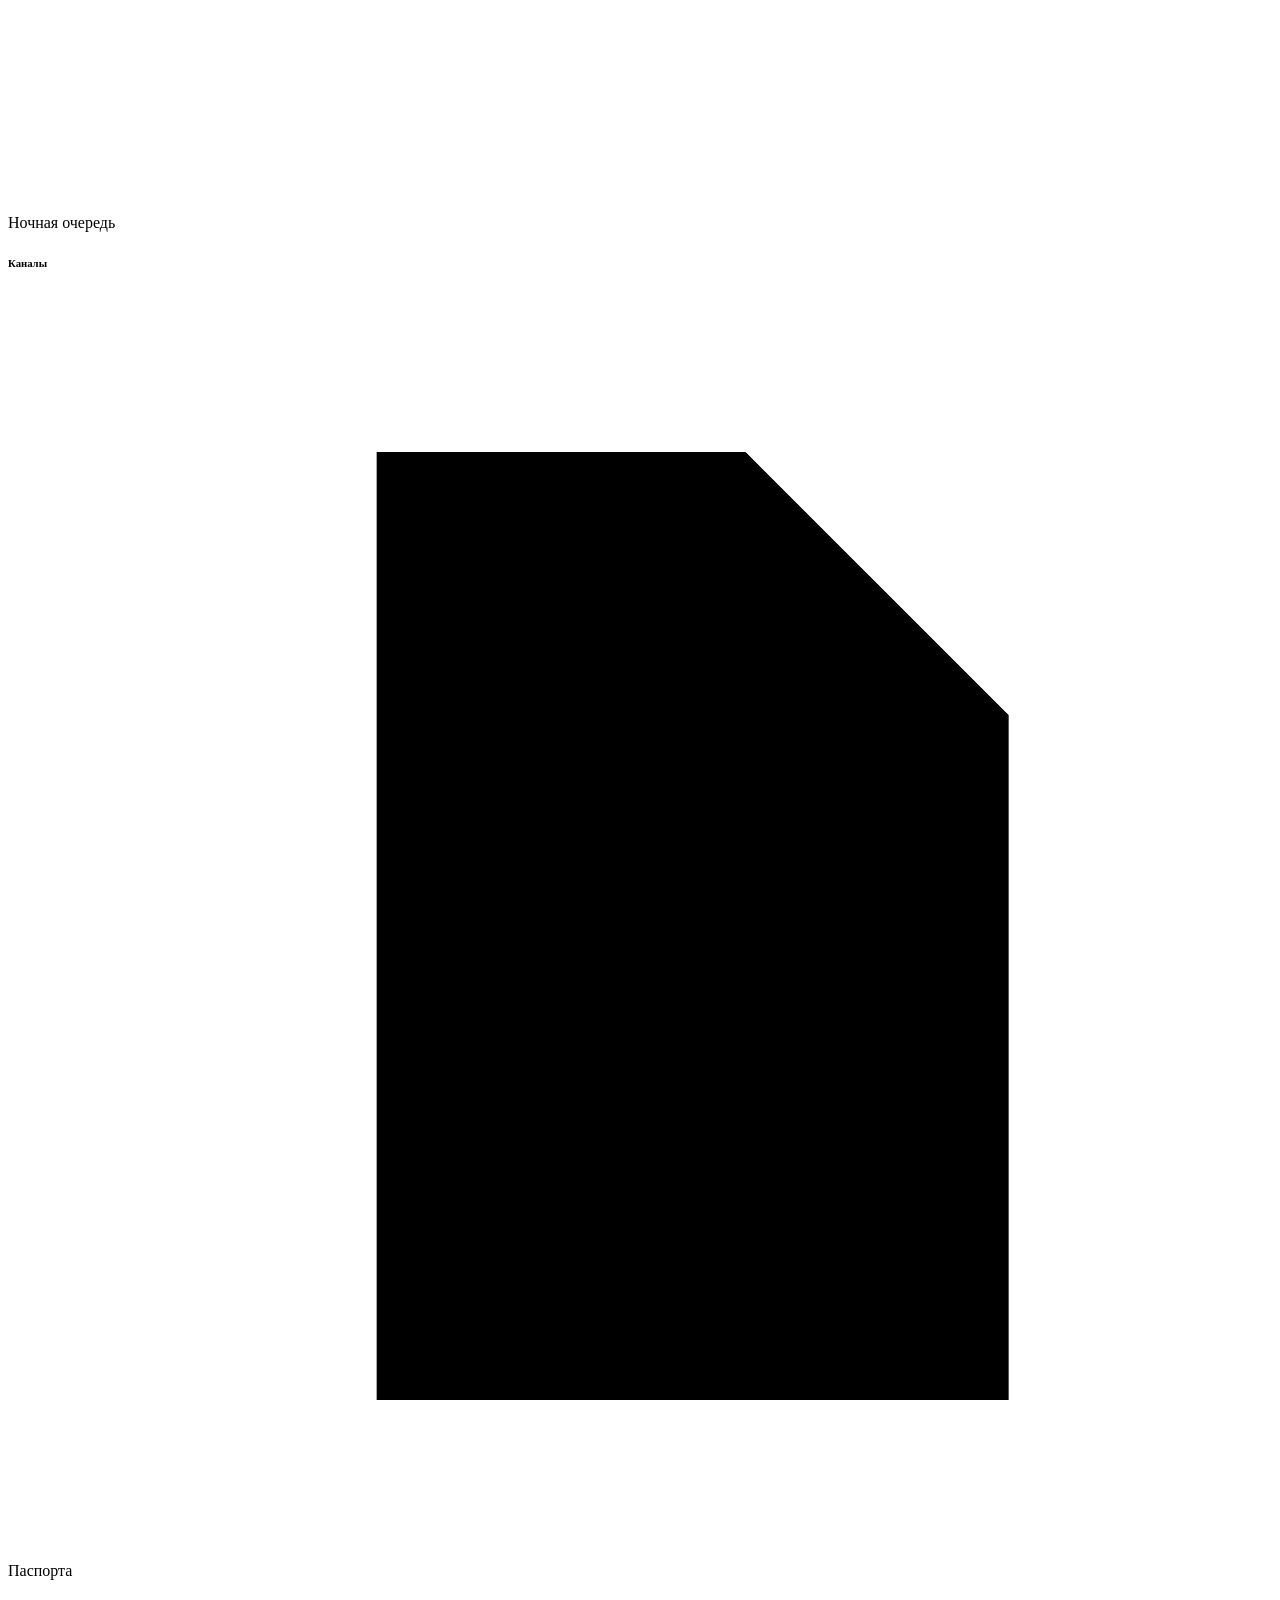
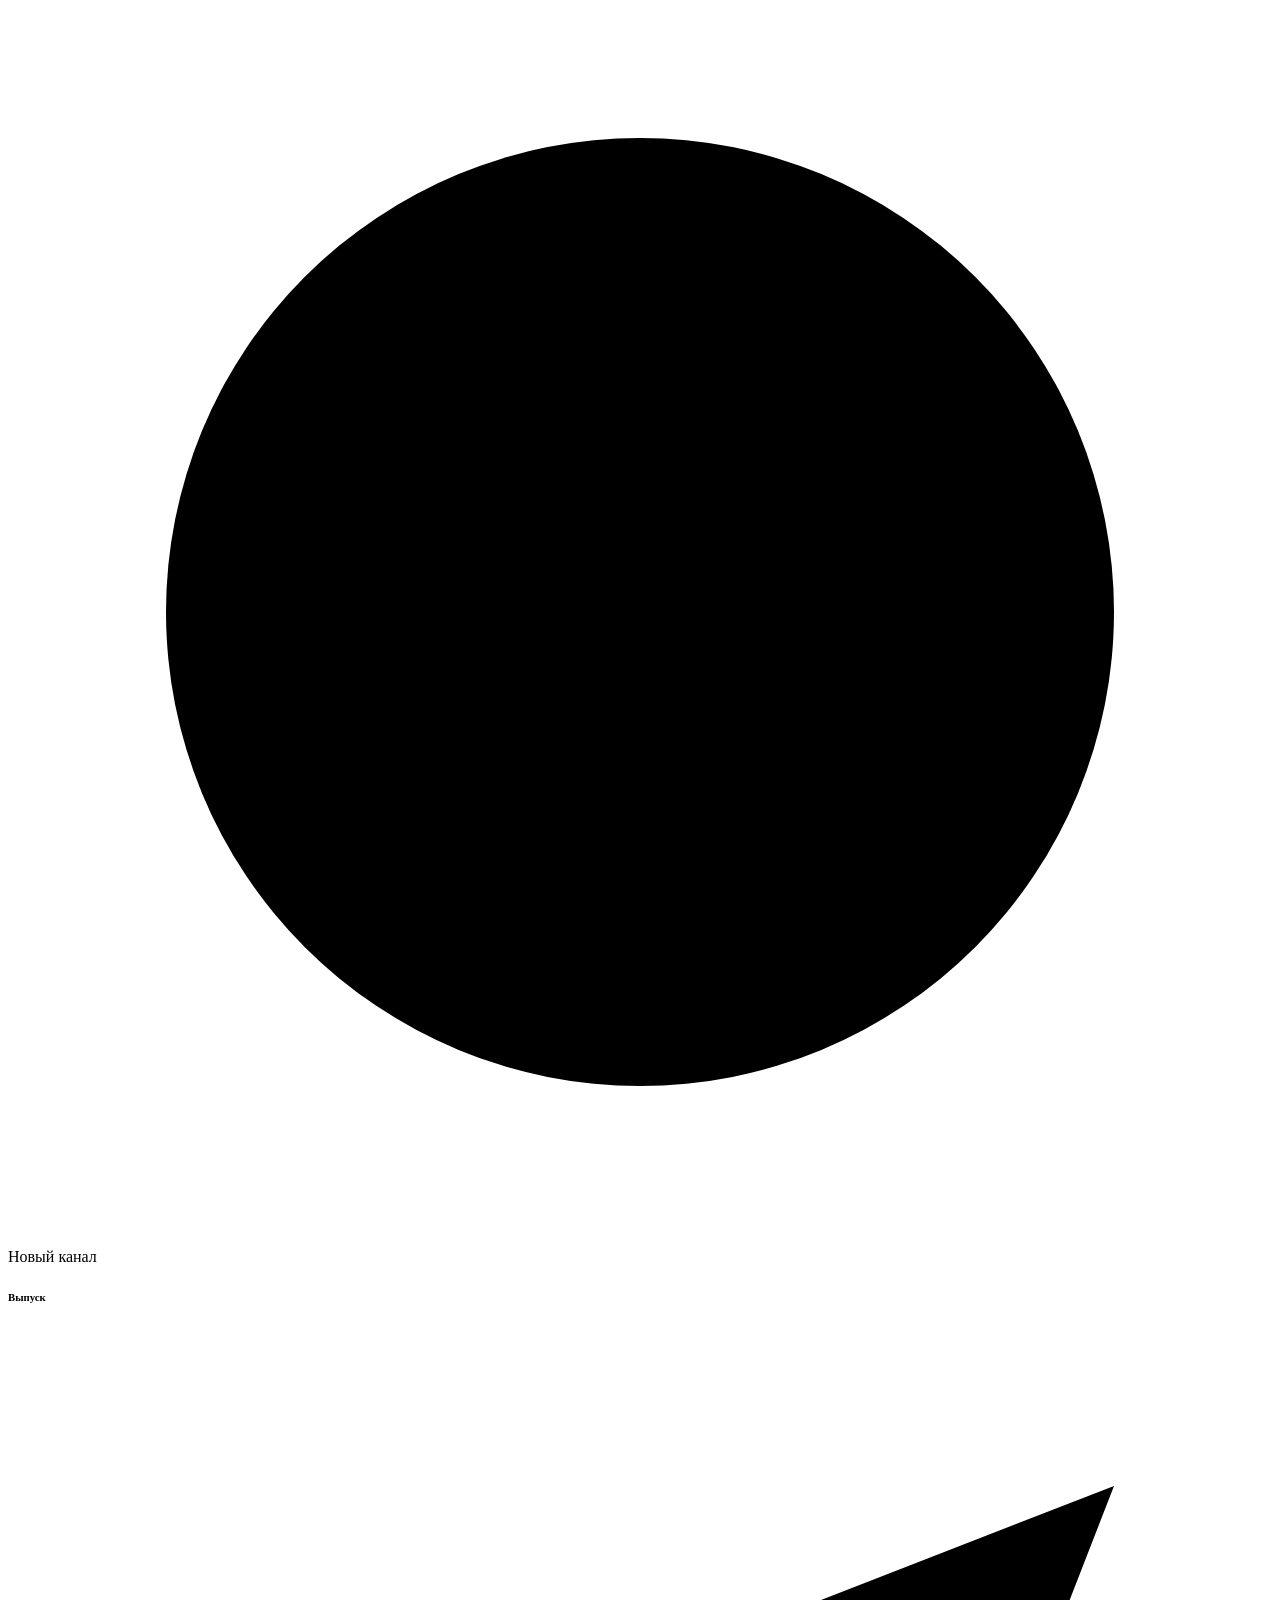
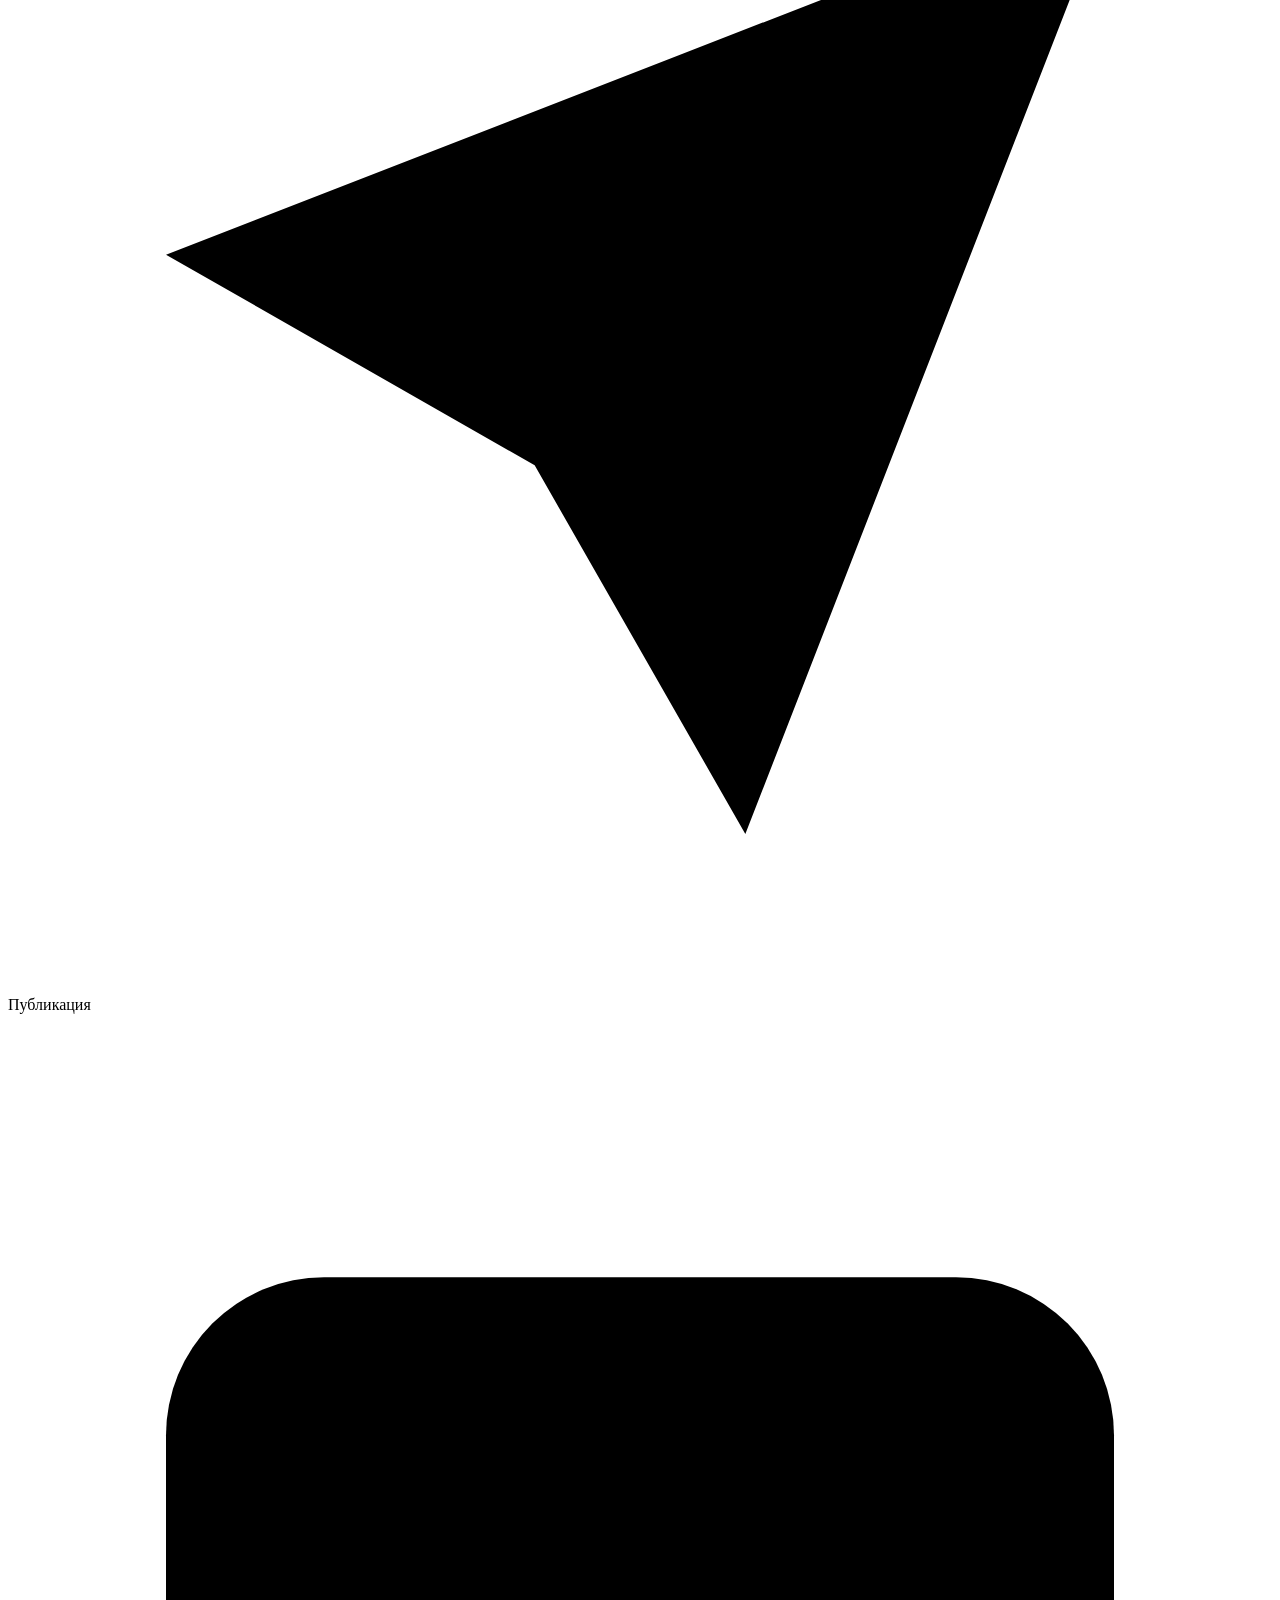
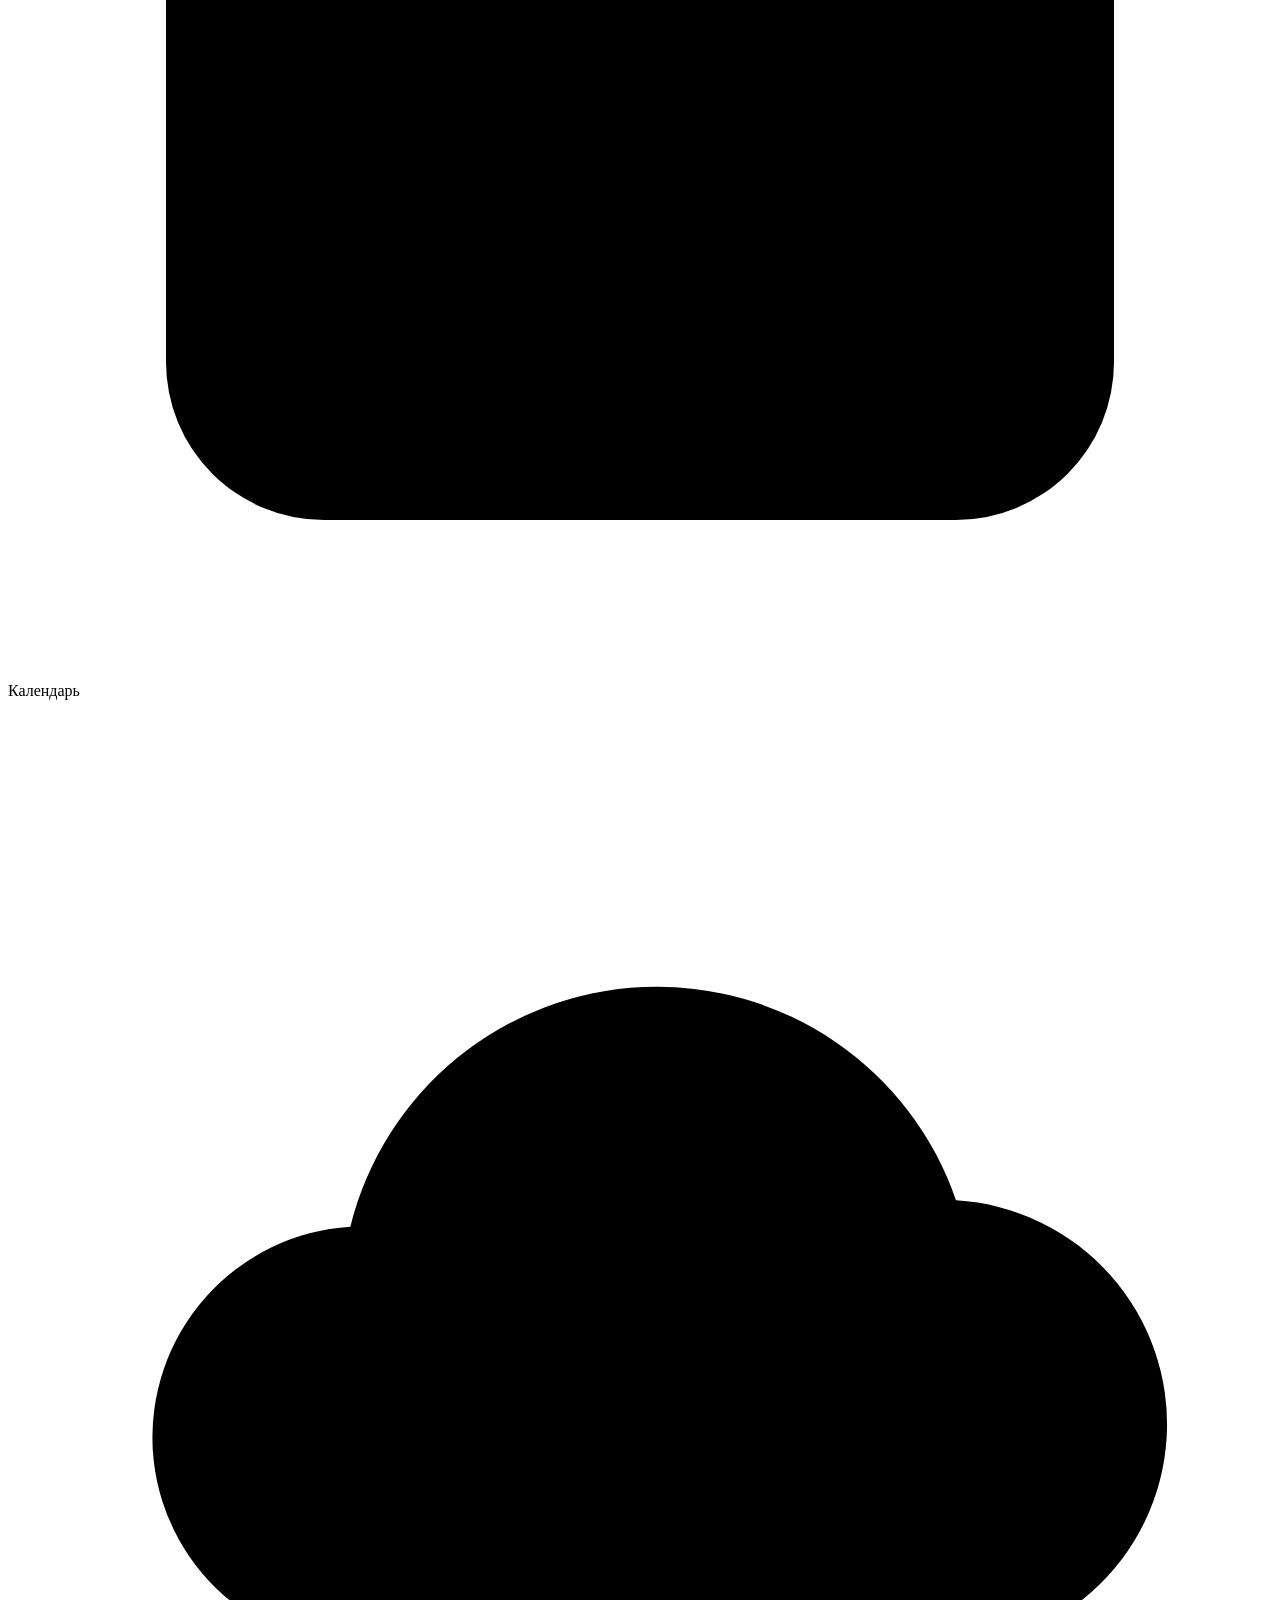
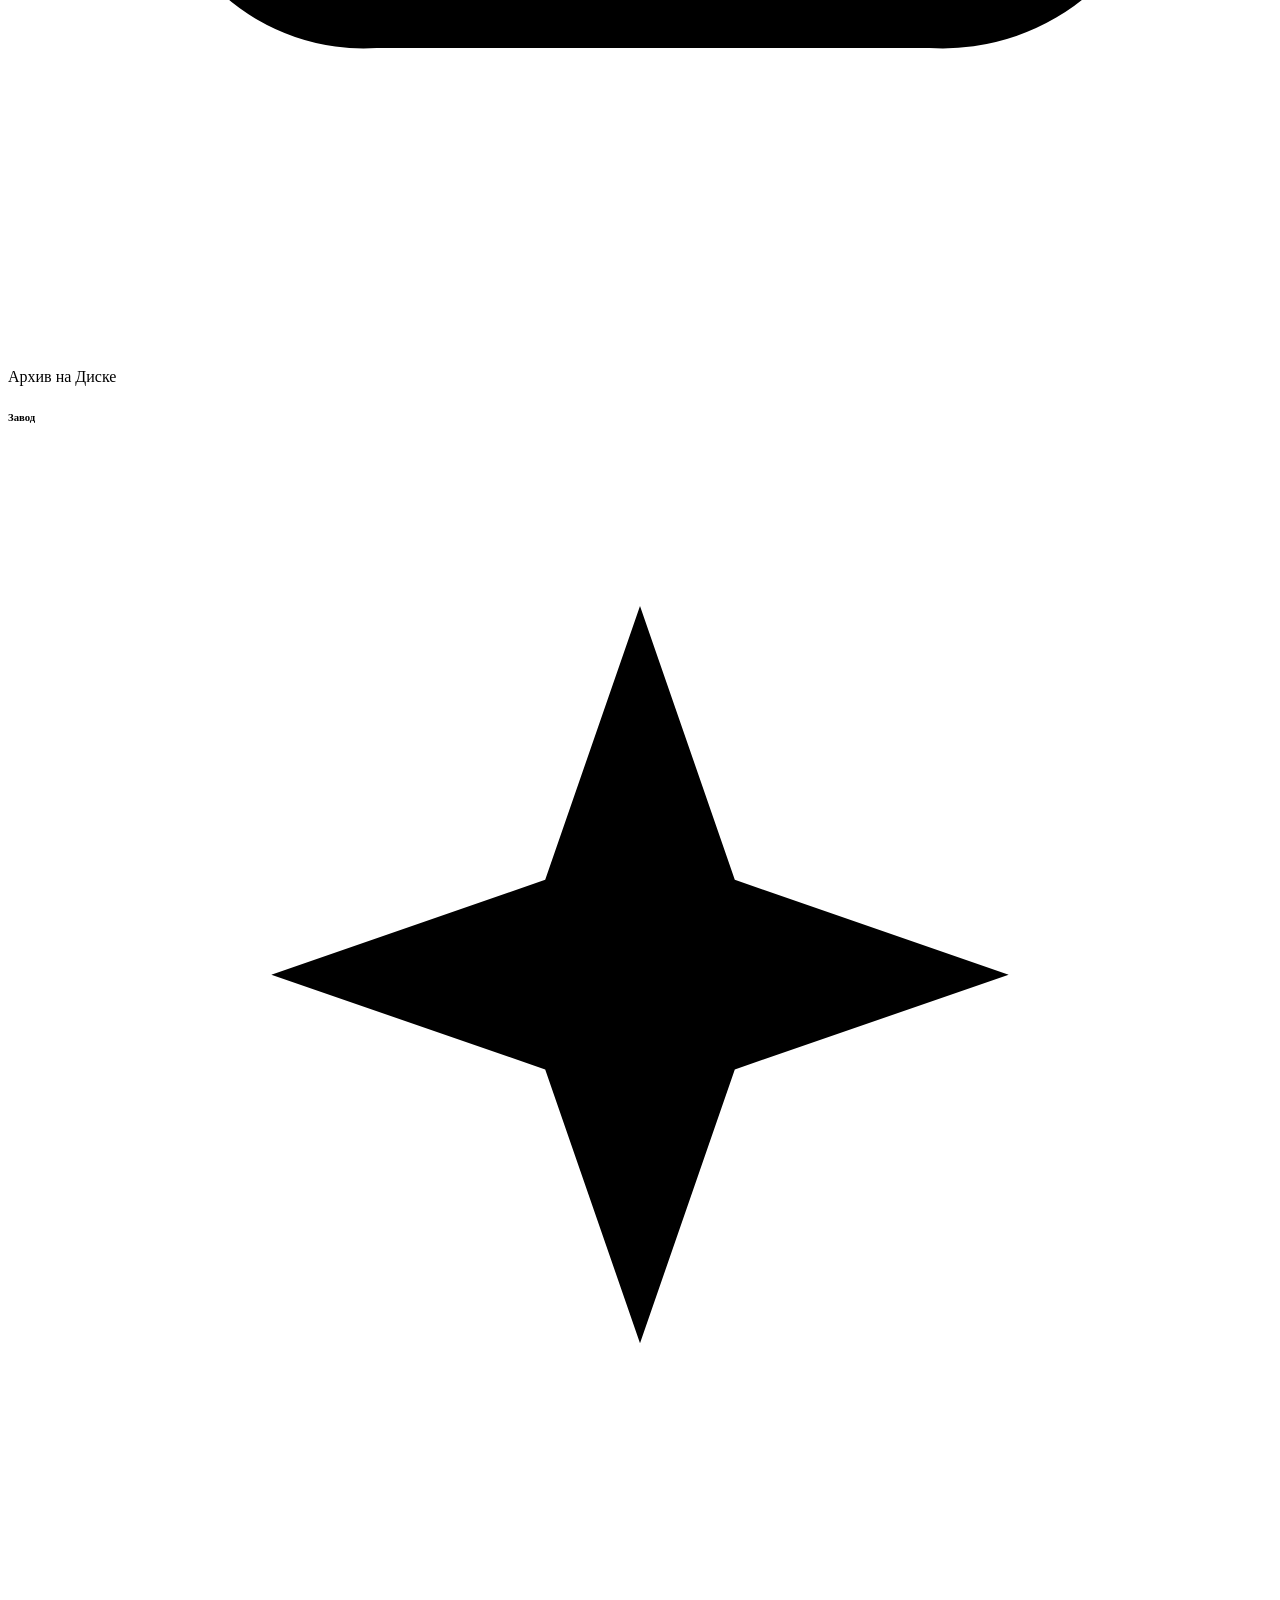
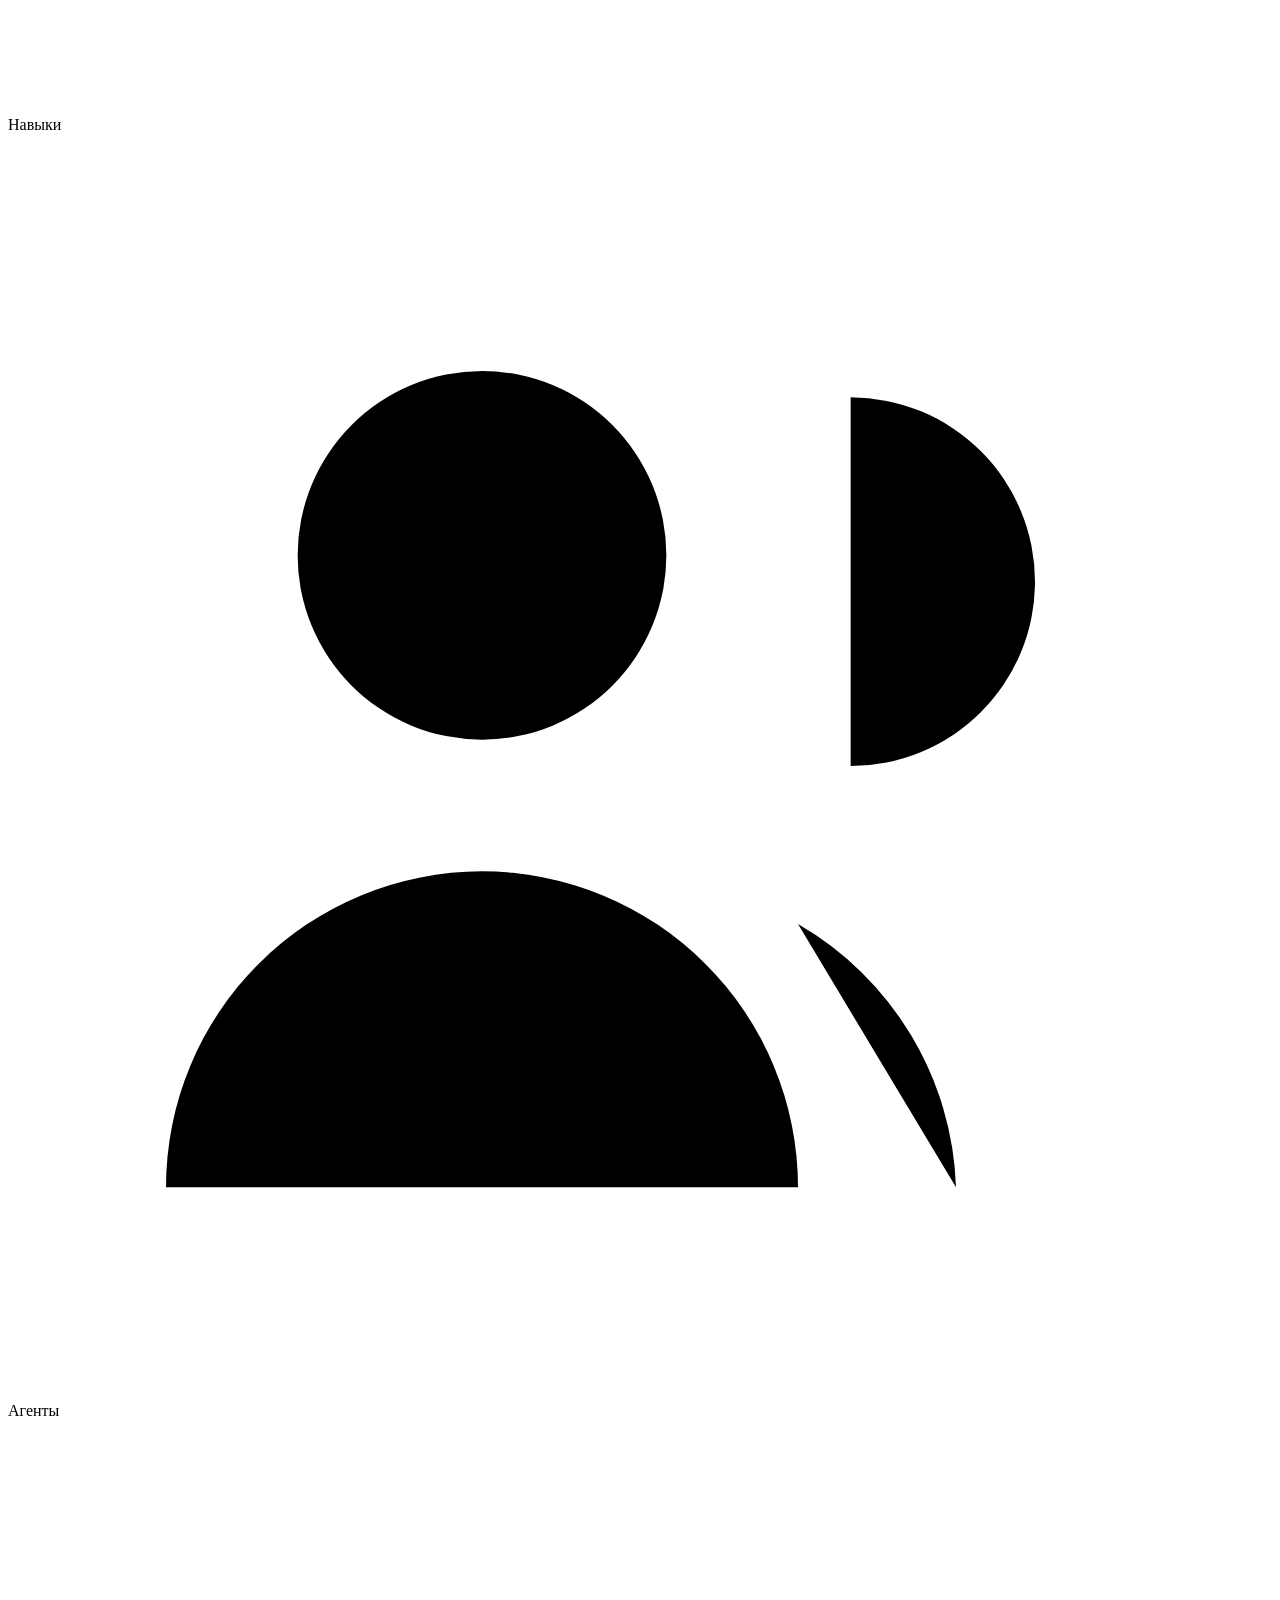
==== commit 820625c0: "Календарь публикаций со слотами по каналам и предупреждением «на завтра пусто», уведомления в Telegr" ====
--- a/app/index.html
+++ b/app/index.html
@@ -33,6 +33,7 @@
   <a id="newch"><svg viewBox="0 0 24 24"><circle cx="12" cy="12" r="9"/><path d="M12 8v8M8 12h8"/></svg>Новый канал</a>
   <h6>Выпуск</h6>
   <a id="navpub"><svg viewBox="0 0 24 24"><path d="M21 3L10 14"/><path d="M21 3l-7 18-4-7-7-4z"/></svg>Публикация</a>
+  <a id="navcal"><svg viewBox="0 0 24 24"><rect x="3" y="5" width="18" height="16" rx="3"/><path d="M3 10h18M8 3v4M16 3v4"/></svg>Календарь</a>
   <a id="navarc"><svg viewBox="0 0 24 24"><path d="M7 18a4 4 0 0 1-.5-8A6 6 0 0 1 18 9.5a4 4 0 0 1-.5 8.5z"/></svg>Архив на Диске</a>
   <h6>Завод</h6>
   <a id="navsk"><svg viewBox="0 0 24 24"><path d="M12 3l1.8 5.2L19 10l-5.2 1.8L12 17l-1.8-5.2L5 10l5.2-1.8z"/></svg>Навыки</a>
@@ -115,6 +116,7 @@
   <h3>Тема → ролики</h3>
   <label>Тема или идея</label><input id="mt" placeholder="например: привычка тренироваться без мотивации">
   <label>Канал</label><select id="mc"><option value="km">Kosta Method (по паспорту)</option><option value="wi">What if</option><option value="hi">Исторический</option></select>
+  <label>Формат роликов</label><select id="mf"><option value="mix">Смесь: каждого формата понемногу (рекомендую)</option><option value="text">Текст по живому видео (из «Мои видео»)</option><option value="tania">Таня с голосом и эффектами</option><option value="stock">Сток и графика, без героини</option></select>
   <label>Сколько сценариев</label><select id="mn"><option>5</option><option selected>10</option><option>20</option></select>
   <label>Когда</label><select id="mw"><option value="now">Сейчас, днём (10 сценариев ≈ 1 минута, сборка ≈ 6 минут на ролик)</option><option value="night">Ночью (компьютер свободен днём, лимит Claude тратится ночью)</option></select>
   <p style="font-size:12px;color:var(--muted)">Сценарии пишутся по паспорту канала, Критик отсеивает слабые, готовые ролики приходят на стену в «Ждёт тебя». Ночь нужна только чтобы не занимать компьютер и лимит днём, обязательной она не является.</p>
@@ -291,8 +293,34 @@
  if(chStep===0)b.innerHTML=`<p style="font-size:13px;color:var(--muted)">Шаг 1 из 3. Загрузи портрет: лицо крупно, хороший свет, без очков и маски.</p><label for="chf" style="display:block;border:2px dashed var(--line);border-radius:12px;padding:20px;text-align:center;cursor:pointer;color:var(--muted)">Нажми и выбери фото<br><small id="chn"></small></label><input type="file" id="chf" accept="image/*" style="display:none"><label style="display:flex;gap:8px;margin-top:10px;color:var(--text);font-size:13px"><input type="checkbox" id="chc"> Это моё фото, или у меня есть письменное согласие человека на фото и его цифровой образ. Мне есть 18. Это не известная публичная персона.</label><div style="display:flex;justify-content:flex-end;margin-top:12px"><button class="btn go" data-ch="1">Дальше</button></div>`;
  if(chStep===1)b.innerHTML=`<p style="font-size:13px;color:var(--muted)">Шаг 2 из 3. Выбери вид. На следующем шаге завод покажет 4 варианта выбранного вида.</p>${LOOKS.map(l=>`<label class="ag" style="cursor:pointer;align-items:flex-start"><input type="radio" name="look" value="${l[0]}" ${chPick===l[0]?'checked':''}><div><b>${l[1]}</b><small>${l[2]}</small></div></label>`).join('')}<div style="display:flex;justify-content:space-between;margin-top:12px"><button class="btn" data-ch="0">Назад</button><button class="btn go" data-ch="2">Дальше</button></div>`;
  if(chStep===2)b.innerHTML=`<p style="font-size:13px;color:var(--muted)">Шаг 3 из 3. Что будет дальше.</p><div class="script">1) 4 варианта персонажа на выбор ≈ <b>$0,16</b>.<br>2) Набор из 10 ключевых поз со ртом ≈ <b>$1,2</b>, полный набор из 57 поз ≈ <b>$6,8</b>.<br>3) Расходы идут с <b>твоего собственного ключа</b> сервиса картинок, платформа деньги клиента не держит.</div><p style="font-size:12px;color:var(--warn)">Генерация подключается при первом клиенте. Сейчас заявка сохраняется, и ничего не тратится.</p><div style="display:flex;justify-content:space-between;margin-top:12px"><button class="btn" data-ch="1">Назад</button><button class="btn go" data-ch="save">Сохранить заявку</button></div>`}
-function styleOf(r){const s=r.sub||'';if(s.includes('KM Editorial'))return 'KM Editorial · Таня';if(s.includes('Вариант Б'))return 'Сток + плашки';if(r.ch==='hi')return 'Анимированная карта';if(r.ch==='wi')return 'Стикмены 3D';return 'KM Editorial'}
+function styleOf(r){const s=r.sub||'';if(s.includes('Текст по видео'))return 'Текст на живом видео';if(s.includes('KM Editorial'))return 'KM Editorial · Таня';if(s.includes('Вариант Б'))return 'Сток + плашки';if(r.ch==='hi')return 'Анимированная карта';if(r.ch==='wi')return 'Стикмены 3D';return 'KM Editorial'}
 let clientMode=false;
+// ---- Calendar: publishing plan by day, slots per channel, Telegram reminders
+let SLOTS={},PLAN=[],TG={};
+const DAYS=['Вс','Пн','Вт','Ср','Чт','Пт','Сб'];
+const lISO=d=>new Date(d.getTime()-d.getTimezoneOffset()*6e4).toISOString().slice(0,16);
+async function calView(){view='cal';navOn('navcal');$('.tools').style.display='none';$('#grid').style.display='block';
+ [SLOTS,PLAN,TG]=await Promise.all([fetch('/api/settings/slots').then(r=>r.json()).catch(()=>({})),fetch('/api/plan').then(r=>r.json()).catch(()=>[]),fetch('/api/telegram').then(r=>r.json()).catch(()=>({}))]);
+ const now=new Date(),days=[...Array(7)].map((_,i)=>new Date(now.getTime()+i*864e5)),key=d=>lISO(d).slice(0,10);
+ const tomorrow=key(days[1]),ready=R.filter(r=>r.st==='ok'&&!PLAN.find(p=>p.id===r.id)).length;
+ const emptyTomorrow=Object.keys(CH).filter(c=>(SLOTS[c]||{times:['19:00']}).times.length&&!PLAN.find(p=>p.channel===c&&p.planned_at.slice(0,10)===tomorrow));
+ $('#grid').innerHTML=`<h2>Календарь</h2><p style="color:var(--muted);max-width:720px">План выхода роликов на неделю. В назначенное время завод присылает напоминание в Telegram с названием ролика и площадкой. Публикуешь пока ты сам, пакет в «Публикации».</p>
+ ${emptyTomorrow.length?`<div class="script" style="border:1px solid var(--warn)"><b style="color:var(--warn)">На завтра пусто:</b> ${emptyTomorrow.map(c=>CH[c].n).join(', ')}. ${ready?`Одобренных роликов без даты: ${ready}. Нажми «Расставить одобренные».`:'Одобренных роликов без даты нет: одобри ролики на стене.'}</div>`:''}
+ <div style="display:flex;gap:8px;margin:12px 0"><button class="btn go" id="calauto">Расставить одобренные (${ready})</button></div>
+ <div style="display:grid;grid-template-columns:repeat(7,minmax(0,1fr));gap:8px">${days.map((d,i)=>{const k=key(d),items=PLAN.filter(p=>p.planned_at.slice(0,10)===k);
+   return `<div style="background:var(--surface);border-radius:14px;padding:10px;min-height:150px"><div style="font-weight:600;margin-bottom:6px">${i===0?'Сегодня':i===1?'Завтра':DAYS[d.getDay()]} <span style="color:var(--muted);font-weight:400">${d.getDate()}.${String(d.getMonth()+1).padStart(2,'0')}</span></div>
+   ${items.map(p=>`<div style="background:var(--surface2);border-radius:10px;padding:6px 8px;margin-bottom:6px;font-size:12px"><b>${p.planned_at.slice(11)}</b> · ${CH[p.channel]?CH[p.channel].n:p.channel}<div style="margin:2px 0">${p.title}</div><small>${p.platform||''}${p.status==='pub'?' · опубликован':''}</small><button class="btn plain" data-unplan="${p.id}" style="padding:2px 0;min-height:0;font-size:12px">убрать</button></div>`).join('')||'<small>пусто</small>'}</div>`}).join('')}</div>
+ <h3>Слоты выхода по каналам</h3><p style="color:var(--muted);font-size:13px">Время по твоим часам, через запятую. Например: 09:00, 19:30.</p>
+ ${Object.entries(CH).map(([c,v])=>{const s=SLOTS[c]||{times:['19:00'],platforms:['Instagram']};return `<div class="ag" style="align-items:center"><div style="width:140px"><b>${v.n}</b></div><input class="slott" data-c="${c}" value="${s.times.join(', ')}" style="width:160px;background:var(--surface2);border:0;border-radius:10px;padding:8px 10px;color:var(--text);font:inherit">
+   ${['Instagram','TikTok','YouTube Shorts'].map(p=>`<label style="font-size:13px;align-items:center"><input type="checkbox" class="slotp" data-c="${c}" value="${p}" ${s.platforms.includes(p)?'checked':''}> ${p}</label>`).join('')}</div>`}).join('')}
+ <div style="margin-top:6px"><button class="btn" id="slotsave">Сохранить слоты</button> <small id="slotmsg" style="display:inline;color:var(--ok)"></small></div>
+ <h3>Уведомления в Telegram</h3>
+ <div class="ag" style="flex-direction:column;gap:10px"><div><b>${TG.hasToken?'Бот подключён':'Бот не подключён'}</b><small>Сюда приходят: готовые ролики, новые сценарии, ошибки сборки и напоминания «пора публиковать».</small></div>
+ <ol style="margin:0;padding-left:18px;font-size:13px;color:var(--muted)"><li>В Telegram открой @BotFather → /newbot → придумай имя. Он пришлёт токен.</li><li>Напиши своему боту любое сообщение.</li><li>Узнай свой chat id: напиши @userinfobot, он ответит числом.</li><li>Вставь токен и chat id сюда сам (в чат Claude их не присылай) и нажми «Проверить».</li></ol>
+ <input id="tgtoken" type="password" placeholder="${TG.hasToken?'токен сохранён (вставь новый, чтобы заменить)':'токен бота от @BotFather'}" style="background:var(--surface2);border:0;border-radius:10px;padding:9px 12px;color:var(--text);font:inherit;width:100%">
+ <input id="tgchat" value="${TG.chat||''}" placeholder="chat id (число)" style="background:var(--surface2);border:0;border-radius:10px;padding:9px 12px;color:var(--text);font:inherit;width:100%">
+ <div style="display:flex;gap:8px;align-items:center"><button class="btn go" id="tgsave">Сохранить</button><button class="btn" id="tgtest">Проверить</button><small id="tgmsg" style="display:inline"></small></div></div>`}
+
 // ---- multi-file upload: choose several files, they go one after another with their own progress
 let UFILES=[],UPLOADING=false;
 function mb(n){return n>=1048576?(n/1048576).toFixed(n>=1.05e8?0:1)+' МБ':Math.max(1,Math.round(n/1024))+' КБ'}
@@ -335,7 +363,7 @@
  fetch('/api/library').then(r=>r.json()).then(L=>{$('#grid').innerHTML=`<h2 style="margin:0 0 4px">Мои видео (материал)</h2><p style="color:var(--muted);margin:0 0 10px">Сюда загружаешь свои съёмки: тренировки Тетяны, ролики клиента, длинные записи. Из них завод будет нарезать короткие ролики и брать куски для хуков. Файлы остаются на твоём компьютере, в папке <code>media/library</code>.</p>
   <button class="btn go" id="upl2" style="padding:8px 14px">+ Загрузить видео</button>
   <h3 style="margin-top:14px">Загружено (${L.length})</h3>
-  ${L.length?L.map(f=>`<div class="ag"><div style="flex:1"><b>${f.name}</b><small>${CH[f.channel]?CH[f.channel].n:f.channel} · ${f.mb} МБ</small></div><span class="pill s-draft">нарезка: следующий шаг</span></div>`).join(''):'<p style="color:var(--muted)">Пока ничего не загружено.</p>'}
+  ${L.length?L.map(f=>{const src='/api/library/file?channel='+encodeURIComponent(f.channel)+'&name='+encodeURIComponent(f.name);return `<div class="ag" style="align-items:center"><video src="${src}#t=1" muted playsinline preload="metadata" onmouseover="this.play()" onmouseout="this.pause()" style="width:72px;height:128px;object-fit:cover;border-radius:10px;background:#000;flex:none"></video><div style="flex:1"><b>${f.name}</b><small>${CH[f.channel]?CH[f.channel].n:f.channel} · ${f.mb} МБ</small><div style="margin-top:8px;display:flex;gap:8px"><button class="btn" data-libplay="${src}">▶ Смотреть полностью</button></div><textarea class="libdesc" data-ch="${f.channel}" data-nm="${f.name}" rows="2" placeholder="Что в этом видео: упражнение, место, темп. Писатель пишет текст ровно под это." style="margin-top:8px;width:100%;background:var(--surface2);border:0;border-radius:10px;padding:8px 10px;color:var(--text);font:inherit;font-size:13px">${f.desc||''}</textarea></div><span class="pill s-draft">нарезка: следующий шаг</span></div>`}).join(''):'<p style="color:var(--muted)">Пока ничего не загружено.</p>'}
   <div class="script" style="margin-top:12px"><b>Что завод будет делать с материалом (пока загрузка работает, нарезка нет):</b><br>1) расшифровать речь, 2) найти сильные моменты (резкая смена, фраза-хук, пауза после вывода), 3) нарезать на ролики по 15–45 секунд с субтитрами в стиле канала, 4) предложить 3 хука на каждый кусок, 5) положить на стену как черновики. Для роликов с человеком в кадре будут работать эффекты, которым нужно лицо.</div>`}).catch(()=>{$('#grid').innerHTML='<p>Нет связи с сервером.</p>'})}
 function hooksModal(){const H=R.filter(r=>r.script).map(r=>`<div class="ag"><div style="flex:1"><b>${r.script.hook}</b><small>${r.script.hook_type||''} · ${CH[r.ch].n}</small></div></div>`).join('');
  const old=R.filter(r=>!r.script&&r.video).map(r=>`<div class="ag"><div style="flex:1"><b>${r.title}</b><small>${styleOf(r)}</small></div></div>`).join('');
@@ -430,6 +458,7 @@
     if(a==='save'){$('#pmodal').classList.remove('on');return}}
   if(e.target.closest('#navsk')){view='skills';skillsView();return}
   if(e.target.closest('#navwall')){view='wall';document.querySelectorAll('nav a').forEach(a=>a.classList.toggle('on',a.id==='navwall'));$('.tools').style.display='';all();return}
+  const lp=e.target.closest('[data-libplay]'); if(lp){$('#pvid').src=lp.dataset.libplay;$('#player').classList.add('on');$('#pvid').play().catch(()=>{});return}
   const pl=e.target.closest('[data-play]'); if(pl){e.stopPropagation();openPlayer(+pl.dataset.play);return}
   if(e.target.closest('#plx')||e.target.id==='player'){closePlayer();return}
   // --- real buttons of the reel card
@@ -452,6 +481,13 @@
   if(e.target.closest('#navtrash')){showWall('navtrash','trash');return}
   if(e.target.closest('#navnight')){gm('Ночная очередь','<p>Очередь задач на ночь: сценарии, озвучка и рендер, чтобы днём компьютер был свободен.</p><p style="color:var(--warn);font-size:13px">Расписание ночных запусков пока не подключено: сейчас «Тема → ролики» выполняется сразу. Включим вместе с автозапуском стены (tools\\install-autostart.cmd).</p>');return}
   if(e.target.closest('#navhooks')){hooksModal();return}
+  if(e.target.closest('#navcal')){calView();return}
+  if(e.target.closest('#calauto')){fetch('/api/plan/auto',{method:'POST'}).then(r=>r.json()).then(()=>calView());return}
+  const up=e.target.closest('[data-unplan]'); if(up){fetch('/api/plan/'+up.dataset.unplan,{method:'DELETE'}).then(()=>calView());return}
+  if(e.target.closest('#slotsave')){const S={};document.querySelectorAll('.slott').forEach(i=>{const c=i.dataset.c;S[c]={times:i.value.split(',').map(x=>x.trim()).filter(x=>/^\d{1,2}:\d{2}$/.test(x)).map(x=>x.padStart(5,'0')),platforms:[...document.querySelectorAll('.slotp[data-c="'+c+'"]:checked')].map(x=>x.value)}});
+    fetch('/api/settings/slots',{method:'PUT',headers:{'Content-Type':'application/json'},body:JSON.stringify(S)}).then(()=>{$('#slotmsg').textContent='Сохранено'});return}
+  if(e.target.closest('#tgsave')){fetch('/api/telegram',{method:'PUT',headers:{'Content-Type':'application/json'},body:JSON.stringify({token:$('#tgtoken').value,chat:$('#tgchat').value})}).then(()=>{$('#tgtoken').value='';$('#tgmsg').textContent='Сохранено';$('#tgmsg').style.color='var(--ok)'});return}
+  if(e.target.closest('#tgtest')){$('#tgmsg').textContent='Отправляю…';fetch('/api/telegram',{method:'POST'}).then(r=>r.json()).then(j=>{$('#tgmsg').textContent=j.ok?'Сообщение отправлено, проверь Telegram':'Не получилось: проверь токен, chat id и что ты написал боту';$('#tgmsg').style.color=j.ok?'var(--ok)':'var(--bad)'});return}
   if(e.target.closest('#navpub')){pubView();return}
   if(e.target.closest('#navlib')||e.target.closest('#upl2')&&false){libView();return}
   if(e.target.closest('#upl2')){UFILES=[];ulist();$('#umodal').classList.add('on');return}
@@ -487,7 +523,7 @@
   if(e.target.closest('#mx')){$('#modal').classList.remove('on');return}
   if(e.target.closest('#mg')){const t=$('#mt').value.trim();if(!t){alert('Напиши тему или идею.');return}
     if(!live){alert('Нет связи с сервером.');return}
-    fetch('/api/topic',{method:'POST',headers:{'Content-Type':'application/json'},body:JSON.stringify({topic:t,channel:$('#mc').value,count:+$('#mn').value})}).then(r=>{
+    fetch('/api/topic',{method:'POST',headers:{'Content-Type':'application/json'},body:JSON.stringify({topic:t,channel:$('#mc').value,count:+$('#mn').value,format:$('#mf').value})}).then(r=>{
       if(r.status===409){alert('Писатель уже работает, подожди.');return}
       $('#modal').classList.remove('on');$('#mt').value='';pollTopic()});return}
   if(e.target.closest('#unik')){const b=R.find(x=>x.id===sel);['A','B','C'].forEach((v,i)=>R.push({id:R.length+1,ch:b.ch,st:'draft',title:b.title+' · вариант '+v,sub:['другой хук','другая нарезка','другие субтитры и музыка'][i],len:0,q:'nnnn'}));all();return}
@@ -510,6 +546,7 @@
 document.addEventListener('keyup',()=>{});
 document.addEventListener('change',e=>{
   if(e.target.name==='pmode'||e.target.name==='pmouth'){const p=PRES[fxc]||(PRES[fxc]={mode:'cameo',mouth:'calm'});p[e.target.name==='pmode'?'mode':'mouth']=e.target.value;if(live)fetch('/api/settings/presence',{method:'PUT',headers:{'Content-Type':'application/json'},body:JSON.stringify(PRES)});return}
+  if(e.target.classList&&e.target.classList.contains('libdesc')){fetch('/api/library/desc',{method:'POST',headers:{'Content-Type':'application/json'},body:JSON.stringify({channel:e.target.dataset.ch,name:e.target.dataset.nm,text:e.target.value})});e.target.style.outline='2px solid var(--ok)';setTimeout(()=>e.target.style.outline='',800);return}
   if(e.target.id==='fxall'){fxall=e.target.checked;openFx();return}
   if(e.target.id==='chf'&&e.target.files[0]){$('#chn').textContent=e.target.files[0].name}
   if(e.target.id==='ufile'){UFILES=[...e.target.files];ulist()}
